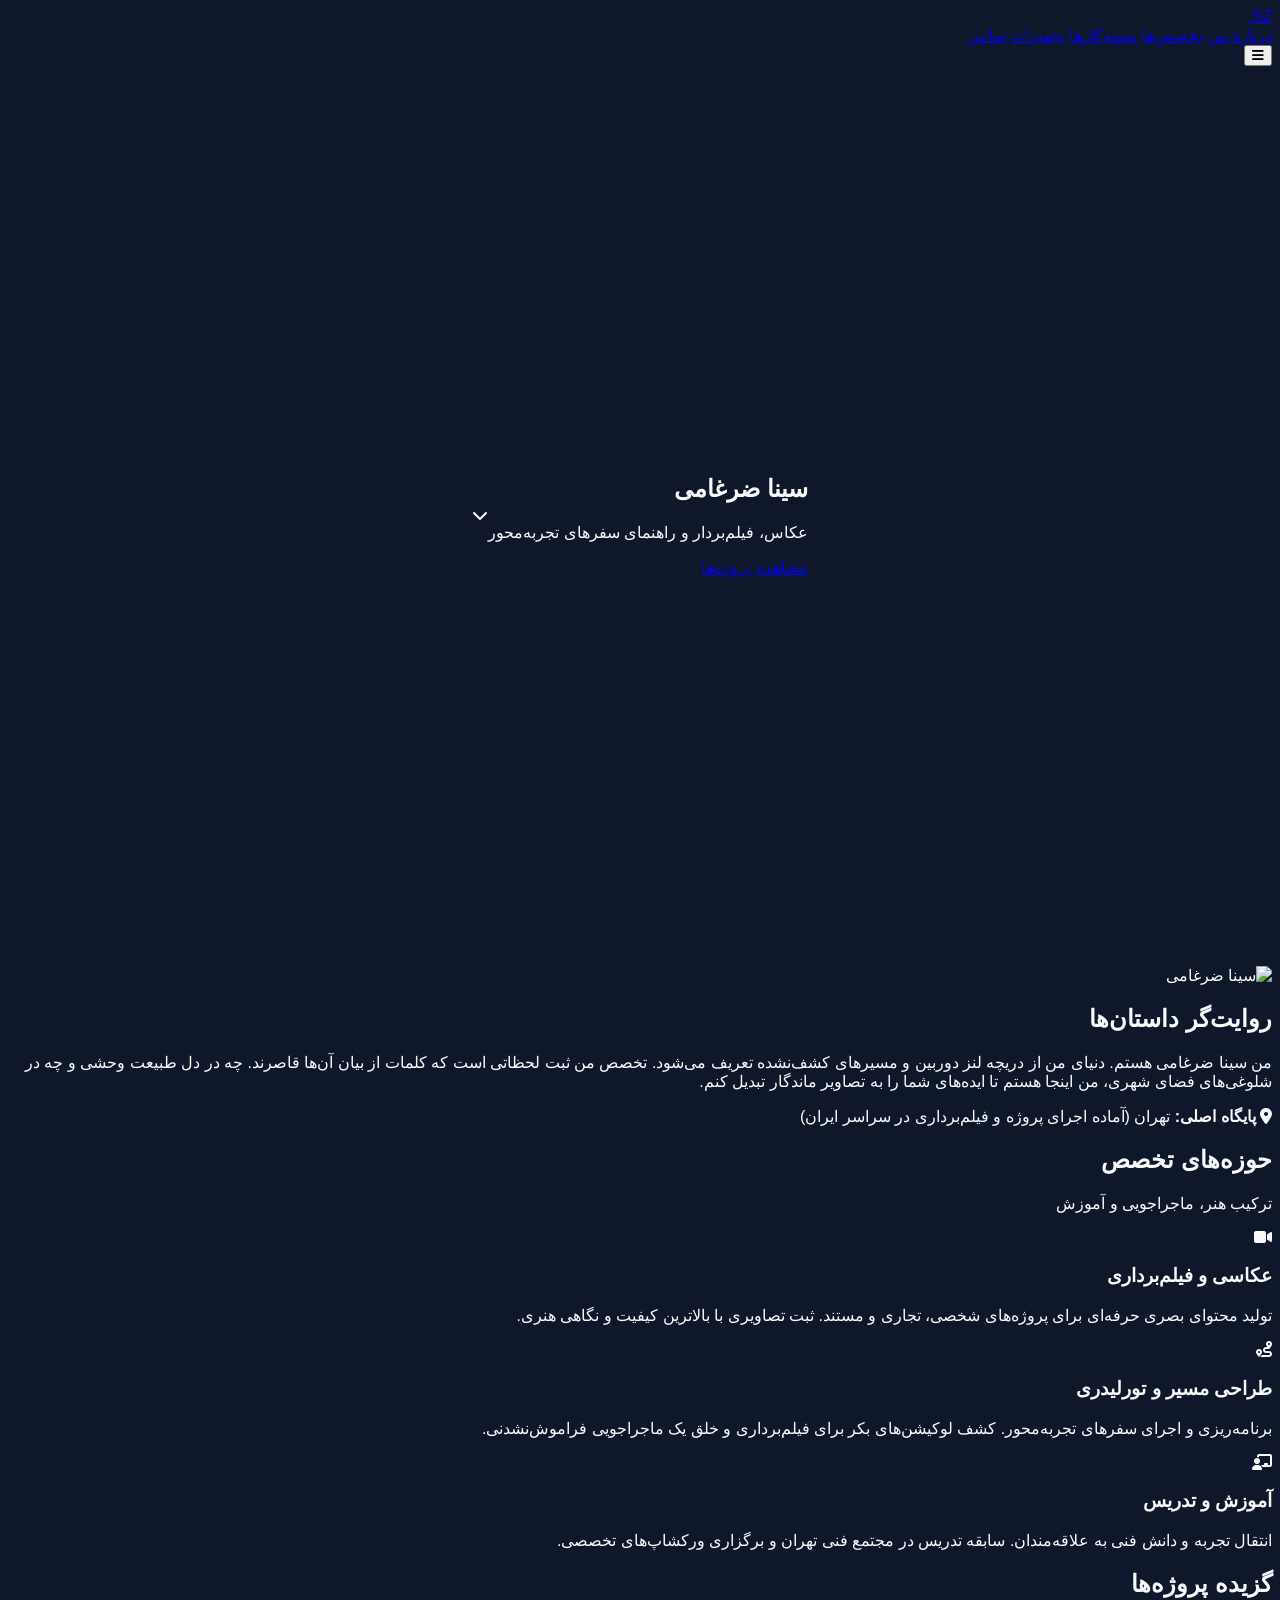
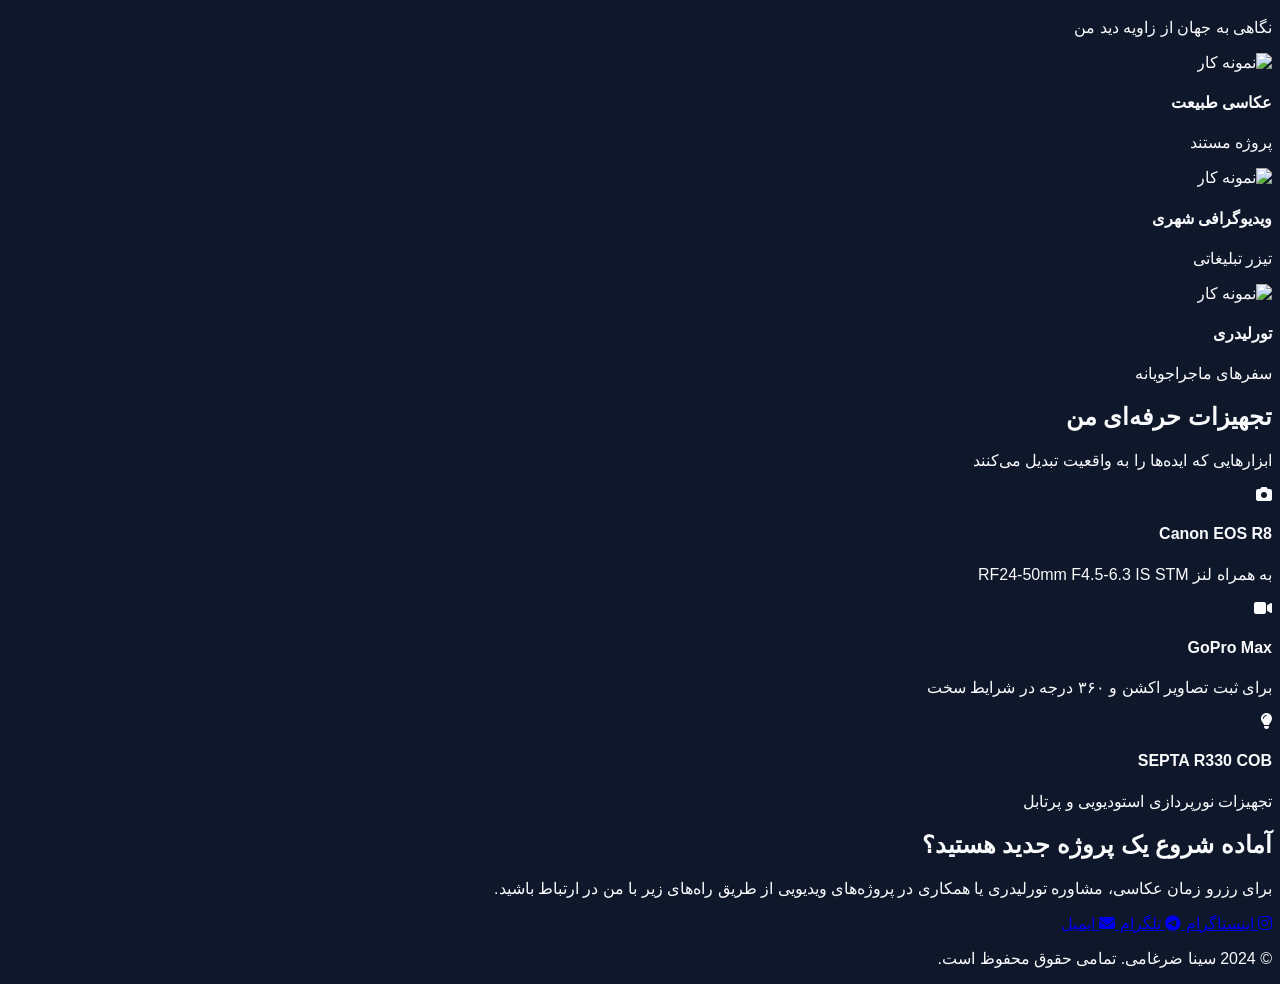
==== index.html @ 93ecf568 "Rename code_artifact.html to index.html" ====
<!DOCTYPE html>
<html lang="fa" dir="rtl">
<head>
    <meta charset="UTF-8">
    <meta name="viewport" content="width=device-width, initial-scale=1.0">
    <title>سینا ضرغامی | عکاس و فیلم‌بردار</title>
    
    <!-- فونت وزیرمتن برای تایپوگرافی زیبای فارسی -->
    <link href="https://cdn.jsdelivr.net/gh/rastikerdar/vazirmatn@v33.0.0/Vazirmatn-font-face.css" rel="stylesheet" type="text/css" />
    
    <!-- تیلویند سی‌اس‌اس برای استایل‌دهی سریع و واکنش‌گرا -->
    <script src="https://cdn.tailwindcss.com"></script>
    
    <!-- آیکون‌ها -->
    <link rel="stylesheet" href="https://cdnjs.cloudflare.com/ajax/libs/font-awesome/6.4.0/css/all.min.css">

    <!-- تنظیمات سفارشی تیلویند و کدهای CSS اختصاصی برای انیمیشن‌ها -->
    <style>
        body {
            font-family: 'Vazirmatn', sans-serif;
            background-color: #0f172a; /* رنگ پس‌زمینه تیره و مدرن */
            color: #f8fafc;
            overflow-x: hidden;
        }

        /* افکت اسکرول نرم برای کل صفحه */
        html {
            scroll-behavior: smooth;
        }

        /* استایل‌های مربوط به هیرو سکشن و ویدیوی پس‌زمینه */
        .hero-section {
            position: relative;
            height: 100vh;
            overflow: hidden;
            display: flex;
            align-items: center;
            justify-content: center;
        }

        .video-bg {
            position: absolute;
            top: 50%;
            left: 50%;
            min-width: 100%;
            min-height: 100%;
            width: auto;
            height: auto;
            transform: translateX(-50%) translateY(-50%);
            z-index: -2;
            object-fit: cover;
            opacity: 0.6;
        }

        .overlay {
            position: absolute;
            top: 0;
            left: 0;
            width: 100%;
            height: 100%;
            background: linear-gradient(to bottom, rgba(15,23,42,0.3) 0%, rgba(15,23,42,1) 100%);
            z-index: -1;
        }

        /* کلاس‌هایی برای انیمیشن‌های نمایان شدن المان‌ها (Reveal) */
        .reveal {
            opacity: 0;
            transform: translateY(50px);
            transition: all 0.8s ease-out;
        }

        .reveal.active {
            opacity: 1;
            transform: translateY(0);
        }

        /* افکت پارالاکس روی موس (عنصر متحرک با موس) */
        .mouse-parallax {
            transition: transform 0.1s ease-out;
        }

        /* افکت‌های چرخشی روی کارت‌ها که درخواست کرده بودید */
        .hover-card {
            transition: all 0.4s cubic-bezier(0.175, 0.885, 0.32, 1.275);
        }
        
        .hover-card:hover {
            transform: translateY(-10px) rotate(2deg) scale(1.02);
            box-shadow: 0 20px 25px -5px rgba(0, 0, 0, 0.5), 0 10px 10px -5px rgba(0, 0, 0, 0.3);
            border-color: #3b82f6; /* رنگ آبی ملایم موقع هاور */
        }

        /* استایل اسکرول‌بار اختصاصی */
        ::-webkit-scrollbar {
            width: 8px;
        }
        ::-webkit-scrollbar-track {
            background: #0f172a; 
        }
        ::-webkit-scrollbar-thumb {
            background: #334155; 
            border-radius: 4px;
        }
        ::-webkit-scrollbar-thumb:hover {
            background: #475569; 
        }
    </style>
</head>
<body class="antialiased selection:bg-blue-500 selection:text-white">

    <!-- نوار ناوبری (هدر) -->
    <header class="fixed w-full top-0 z-50 bg-slate-900/80 backdrop-blur-md border-b border-slate-800 transition-all duration-300">
        <div class="container mx-auto px-6 py-4 flex justify-between items-center">
            <a href="#" class="text-2xl font-bold tracking-tighter text-white hover:text-blue-400 transition">SZ.</a>
            
            <!-- منوی دسکتاپ -->
            <nav class="hidden md:flex space-x-8 space-x-reverse">
                <a href="#about" class="text-slate-300 hover:text-white transition text-sm font-medium">درباره من</a>
                <a href="#services" class="text-slate-300 hover:text-white transition text-sm font-medium">تخصص‌ها</a>
                <a href="#portfolio" class="text-slate-300 hover:text-white transition text-sm font-medium">نمونه‌کارها</a>
                <a href="#gear" class="text-slate-300 hover:text-white transition text-sm font-medium">تجهیزات</a>
                <a href="#contact" class="text-slate-300 hover:text-white transition text-sm font-medium">تماس</a>
            </nav>

            <!-- دکمه منوی موبایل -->
            <button class="md:hidden text-slate-300 hover:text-white text-2xl">
                <i class="fas fa-bars"></i>
            </button>
        </div>
    </header>

    <!-- بخش هیرو (ویدیوی پس‌زمینه و تیتر اصلی) -->
    <section id="hero" class="hero-section">
        <!-- ویدیوی جایگزین - بعداً لینک مستقیم گوگل درایو شما اینجا قرار می‌گیرد -->
        <video class="video-bg" autoplay loop muted playsinline>
            <source src="https://assets.mixkit.co/videos/preview/mixkit-photographer-taking-pictures-of-a-model-in-a-studio-34444-large.mp4" type="video/mp4">
        </video>
        <div class="overlay"></div>
        
        <div class="relative z-10 text-center px-4 mouse-parallax">
            <h1 class="text-5xl md:text-7xl font-extrabold mb-6 drop-shadow-2xl text-white">سینا ضرغامی</h1>
            <p class="text-xl md:text-2xl text-slate-300 mb-8 max-w-2xl mx-auto drop-shadow-lg leading-relaxed">
                عکاس، فیلم‌بردار و راهنمای سفرهای تجربه‌محور
            </p>
            <a href="#portfolio" class="inline-block px-8 py-4 bg-blue-600 hover:bg-blue-500 text-white rounded-full font-bold transition-all duration-300 hover:-translate-y-1 hover:shadow-[0_10px_20px_rgba(37,99,235,0.3)]">
                مشاهده پروژه‌ها
            </a>
        </div>
        
        <!-- انیمیشن اسکرول به پایین -->
        <div class="absolute bottom-10 left-1/2 transform -translate-x-1/2 animate-bounce">
            <i class="fas fa-chevron-down text-2xl text-slate-400"></i>
        </div>
    </section>

    <!-- بخش درباره من -->
    <section id="about" class="py-24 bg-slate-900 relative overflow-hidden">
        <div class="container mx-auto px-6 relative z-10">
            <div class="flex flex-col md:flex-row items-center gap-12">
                <div class="md:w-1/2 reveal">
                    <!-- عکس پروفایل موقت - با عکس شما جایگزین می‌شود -->
                    <div class="relative rounded-2xl overflow-hidden group">
                        <img src="https://images.unsplash.com/photo-1554046920-90dc2d3ac462?q=80&w=800&auto=format&fit=crop" alt="سینا ضرغامی" class="w-full h-auto object-cover transform group-hover:scale-110 transition-transform duration-700">
                        <div class="absolute inset-0 bg-blue-600/20 group-hover:bg-transparent transition-colors duration-500"></div>
                    </div>
                </div>
                <div class="md:w-1/2 reveal">
                    <h2 class="text-3xl md:text-4xl font-bold mb-6 text-white border-r-4 border-blue-500 pr-4">روایت‌گر داستان‌ها</h2>
                    <p class="text-slate-400 leading-loose mb-6 text-lg text-justify">
                        من سینا ضرغامی هستم. دنیای من از دریچه لنز دوربین و مسیرهای کشف‌نشده تعریف می‌شود. تخصص من ثبت لحظاتی است که کلمات از بیان آن‌ها قاصرند. چه در دل طبیعت وحشی و چه در شلوغی‌های فضای شهری، من اینجا هستم تا ایده‌های شما را به تصاویر ماندگار تبدیل کنم.
                    </p>
                    <p class="text-slate-400 leading-loose mb-8 text-lg">
                        <i class="fas fa-map-marker-alt text-blue-500 ml-2"></i> <strong>پایگاه اصلی:</strong> تهران (آماده اجرای پروژه و فیلم‌برداری در سراسر ایران)
                    </p>
                </div>
            </div>
        </div>
    </section>

    <!-- بخش تخصص‌ها (با افکت‌های حرکتی درخواستی) -->
    <section id="services" class="py-24 bg-slate-950">
        <div class="container mx-auto px-6">
            <div class="text-center mb-16 reveal">
                <h2 class="text-3xl md:text-4xl font-bold text-white mb-4">حوزه‌های تخصص</h2>
                <p class="text-slate-400">ترکیب هنر، ماجراجویی و آموزش</p>
            </div>
            
            <div class="grid grid-cols-1 md:grid-cols-3 gap-8">
                <!-- کارت ۱ -->
                <div class="bg-slate-900 border border-slate-800 p-8 rounded-2xl hover-card reveal">
                    <div class="w-14 h-14 bg-blue-500/10 rounded-xl flex items-center justify-center mb-6">
                        <i class="fas fa-video text-2xl text-blue-500"></i>
                    </div>
                    <h3 class="text-xl font-bold text-white mb-4">عکاسی و فیلم‌برداری</h3>
                    <p class="text-slate-400 leading-relaxed text-sm">
                        تولید محتوای بصری حرفه‌ای برای پروژه‌های شخصی، تجاری و مستند. ثبت تصاویری با بالاترین کیفیت و نگاهی هنری.
                    </p>
                </div>

                <!-- کارت ۲ -->
                <div class="bg-slate-900 border border-slate-800 p-8 rounded-2xl hover-card reveal" style="transition-delay: 100ms;">
                    <div class="w-14 h-14 bg-blue-500/10 rounded-xl flex items-center justify-center mb-6">
                        <i class="fas fa-route text-2xl text-blue-500"></i>
                    </div>
                    <h3 class="text-xl font-bold text-white mb-4">طراحی مسیر و تورلیدری</h3>
                    <p class="text-slate-400 leading-relaxed text-sm">
                        برنامه‌ریزی و اجرای سفرهای تجربه‌محور. کشف لوکیشن‌های بکر برای فیلم‌برداری و خلق یک ماجراجویی فراموش‌نشدنی.
                    </p>
                </div>

                <!-- کارت ۳ -->
                <div class="bg-slate-900 border border-slate-800 p-8 rounded-2xl hover-card reveal" style="transition-delay: 200ms;">
                    <div class="w-14 h-14 bg-blue-500/10 rounded-xl flex items-center justify-center mb-6">
                        <i class="fas fa-chalkboard-teacher text-2xl text-blue-500"></i>
                    </div>
                    <h3 class="text-xl font-bold text-white mb-4">آموزش و تدریس</h3>
                    <p class="text-slate-400 leading-relaxed text-sm">
                        انتقال تجربه و دانش فنی به علاقه‌مندان. سابقه تدریس در مجتمع فنی تهران و برگزاری ورکشاپ‌های تخصصی.
                    </p>
                </div>
            </div>
        </div>
    </section>

    <!-- بخش نمونه کارها -->
    <section id="portfolio" class="py-24 bg-slate-900">
        <div class="container mx-auto px-6">
            <div class="text-center mb-16 reveal">
                <h2 class="text-3xl md:text-4xl font-bold text-white mb-4">گزیده پروژه‌ها</h2>
                <p class="text-slate-400">نگاهی به جهان از زاویه دید من</p>
            </div>
            
            <div class="grid grid-cols-1 md:grid-cols-2 lg:grid-cols-3 gap-6">
                <!-- جایگاه عکس‌های درایو شما -->
                <div class="relative overflow-hidden rounded-xl aspect-[4/5] group hover-card reveal">
                    <img src="https://images.unsplash.com/photo-1516961642265-531546e84af2?q=80&w=800&auto=format&fit=crop" class="w-full h-full object-cover transition-transform duration-700 group-hover:scale-110" alt="نمونه کار">
                    <div class="absolute inset-0 bg-gradient-to-t from-slate-950 via-slate-900/40 to-transparent opacity-0 group-hover:opacity-100 transition-opacity duration-300 flex flex-col justify-end p-6">
                        <h4 class="text-white font-bold text-lg translate-y-4 group-hover:translate-y-0 transition-transform duration-300">عکاسی طبیعت</h4>
                        <p class="text-blue-400 text-sm translate-y-4 group-hover:translate-y-0 transition-transform duration-300 delay-75">پروژه مستند</p>
                    </div>
                </div>
                
                <div class="relative overflow-hidden rounded-xl aspect-[4/5] group hover-card reveal" style="transition-delay: 100ms;">
                    <img src="https://images.unsplash.com/photo-1574768395982-f67232204c3e?q=80&w=800&auto=format&fit=crop" class="w-full h-full object-cover transition-transform duration-700 group-hover:scale-110" alt="نمونه کار">
                    <div class="absolute inset-0 bg-gradient-to-t from-slate-950 via-slate-900/40 to-transparent opacity-0 group-hover:opacity-100 transition-opacity duration-300 flex flex-col justify-end p-6">
                        <h4 class="text-white font-bold text-lg translate-y-4 group-hover:translate-y-0 transition-transform duration-300">ویدیوگرافی شهری</h4>
                        <p class="text-blue-400 text-sm translate-y-4 group-hover:translate-y-0 transition-transform duration-300 delay-75">تیزر تبلیغاتی</p>
                    </div>
                </div>

                <div class="relative overflow-hidden rounded-xl aspect-[4/5] group hover-card reveal" style="transition-delay: 200ms;">
                    <img src="https://images.unsplash.com/photo-1469854523086-cc02fe5d8800?q=80&w=800&auto=format&fit=crop" class="w-full h-full object-cover transition-transform duration-700 group-hover:scale-110" alt="نمونه کار">
                    <div class="absolute inset-0 bg-gradient-to-t from-slate-950 via-slate-900/40 to-transparent opacity-0 group-hover:opacity-100 transition-opacity duration-300 flex flex-col justify-end p-6">
                        <h4 class="text-white font-bold text-lg translate-y-4 group-hover:translate-y-0 transition-transform duration-300">تورلیدری</h4>
                        <p class="text-blue-400 text-sm translate-y-4 group-hover:translate-y-0 transition-transform duration-300 delay-75">سفرهای ماجراجویانه</p>
                    </div>
                </div>
            </div>
        </div>
    </section>

    <!-- بخش تجهیزات -->
    <section id="gear" class="py-24 bg-slate-950">
        <div class="container mx-auto px-6 max-w-4xl">
            <div class="text-center mb-16 reveal">
                <h2 class="text-3xl md:text-4xl font-bold text-white mb-4">تجهیزات حرفه‌ای من</h2>
                <p class="text-slate-400">ابزارهایی که ایده‌ها را به واقعیت تبدیل می‌کنند</p>
            </div>

            <div class="space-y-4 reveal">
                <!-- آیتم ۱ -->
                <div class="flex items-center p-4 bg-slate-900 rounded-xl border border-slate-800 hover:border-blue-500/50 transition-colors">
                    <div class="w-12 h-12 bg-slate-800 rounded-lg flex items-center justify-center ml-4 shrink-0">
                        <i class="fas fa-camera text-slate-300"></i>
                    </div>
                    <div>
                        <h4 class="text-white font-bold text-lg">Canon EOS R8</h4>
                        <p class="text-slate-400 text-sm">به همراه لنز RF24-50mm F4.5-6.3 IS STM</p>
                    </div>
                </div>
                
                <!-- آیتم ۲ -->
                <div class="flex items-center p-4 bg-slate-900 rounded-xl border border-slate-800 hover:border-blue-500/50 transition-colors">
                    <div class="w-12 h-12 bg-slate-800 rounded-lg flex items-center justify-center ml-4 shrink-0">
                        <i class="fas fa-video text-slate-300"></i>
                    </div>
                    <div>
                        <h4 class="text-white font-bold text-lg">GoPro Max</h4>
                        <p class="text-slate-400 text-sm">برای ثبت تصاویر اکشن و ۳۶۰ درجه در شرایط سخت</p>
                    </div>
                </div>

                <!-- آیتم ۳ -->
                <div class="flex items-center p-4 bg-slate-900 rounded-xl border border-slate-800 hover:border-blue-500/50 transition-colors">
                    <div class="w-12 h-12 bg-slate-800 rounded-lg flex items-center justify-center ml-4 shrink-0">
                        <i class="fas fa-lightbulb text-slate-300"></i>
                    </div>
                    <div>
                        <h4 class="text-white font-bold text-lg">SEPTA R330 COB</h4>
                        <p class="text-slate-400 text-sm">تجهیزات نورپردازی استودیویی و پرتابل</p>
                    </div>
                </div>
            </div>
        </div>
    </section>

    <!-- بخش تماس -->
    <section id="contact" class="py-24 bg-slate-900 relative">
        <div class="container mx-auto px-6 text-center reveal">
            <h2 class="text-3xl md:text-4xl font-bold text-white mb-8">آماده شروع یک پروژه جدید هستید؟</h2>
            <p class="text-slate-400 mb-10 max-w-2xl mx-auto text-lg">
                برای رزرو زمان عکاسی، مشاوره تورلیدری یا همکاری در پروژه‌های ویدیویی از طریق راه‌های زیر با من در ارتباط باشید.
            </p>
            
            <div class="flex flex-wrap justify-center gap-6">
                <a href="https://instagram.com/sina.zarghami" target="_blank" class="flex items-center gap-3 px-8 py-4 bg-gradient-to-r from-purple-500 to-pink-500 hover:from-purple-600 hover:to-pink-600 text-white rounded-full font-bold transition-transform hover:scale-105">
                    <i class="fab fa-instagram text-xl"></i> اینستاگرام
                </a>
                <a href="#" class="flex items-center gap-3 px-8 py-4 bg-[#0088cc] hover:bg-[#0077b5] text-white rounded-full font-bold transition-transform hover:scale-105">
                    <i class="fab fa-telegram text-xl"></i> تلگرام
                </a>
                <a href="mailto:info@sinazarghami.com" class="flex items-center gap-3 px-8 py-4 bg-slate-700 hover:bg-slate-600 text-white rounded-full font-bold transition-transform hover:scale-105">
                    <i class="fas fa-envelope text-xl"></i> ایمیل
                </a>
            </div>
        </div>
    </section>

    <!-- فوتر -->
    <footer class="bg-slate-950 py-8 border-t border-slate-900 text-center">
        <p class="text-slate-500 text-sm">
            © 2024 سینا ضرغامی. تمامی حقوق محفوظ است.
        </p>
    </footer>

    <!-- کدهای جاوااسکریپت برای انیمیشن‌ها و افکت‌ها -->
    <script>
        // ۱. افکت نمایان شدن (Reveal) هنگام اسکرول
        const revealElements = document.querySelectorAll('.reveal');
        
        const revealCallback = (entries, observer) => {
            entries.forEach(entry => {
                if (entry.isIntersecting) {
                    entry.target.classList.add('active');
                    // اختیاری: بعد از نمایان شدن، نظارت متوقف شود تا انیمیشن فقط یک بار اجرا شود
                    // observer.unobserve(entry.target); 
                }
            });
        };

        const revealOptions = {
            threshold: 0.1, // وقتی 10 درصد المان وارد صفحه شد انیمیشن اجرا شود
            rootMargin: "0px 0px -50px 0px"
        };

        const revealObserver = new IntersectionObserver(revealCallback, revealOptions);
        
        revealElements.forEach(el => {
            revealObserver.observe(el);
        });

        // ۲. افکت پارالاکس روی موس برای هیرو سکشن
        const heroSection = document.getElementById('hero');
        const parallaxTarget = document.querySelector('.mouse-parallax');

        heroSection.addEventListener('mousemove', (e) => {
            const windowWidth = window.innerWidth;
            const windowHeight = window.innerHeight;
            
            // محاسبه موقعیت موس نسبت به مرکز صفحه
            const mouseX = e.clientX - windowWidth / 2;
            const mouseY = e.clientY - windowHeight / 2;
            
            // اعمال حرکت بسیار نرم و معکوس (میزان جابه‌جایی را با تغییر اعداد تنظیم کنید)
            const moveX = (mouseX * -0.02);
            const moveY = (mouseY * -0.02);
            
            parallaxTarget.style.transform = `translate(${moveX}px, ${moveY}px)`;
        });

        // بازگرداندن به حالت اولیه وقتی موس خارج می‌شود
        heroSection.addEventListener('mouseleave', () => {
            parallaxTarget.style.transform = `translate(0px, 0px)`;
        });

        // ۳. تغییر استایل هدر هنگام اسکرول
        const header = document.querySelector('header');
        window.addEventListener('scroll', () => {
            if (window.scrollY > 50) {
                header.classList.add('shadow-lg', 'bg-slate-900/95');
                header.classList.remove('bg-slate-900/80');
            } else {
                header.classList.remove('shadow-lg', 'bg-slate-900/95');
                header.classList.add('bg-slate-900/80');
            }
        });
    </script>
</body>
</html>
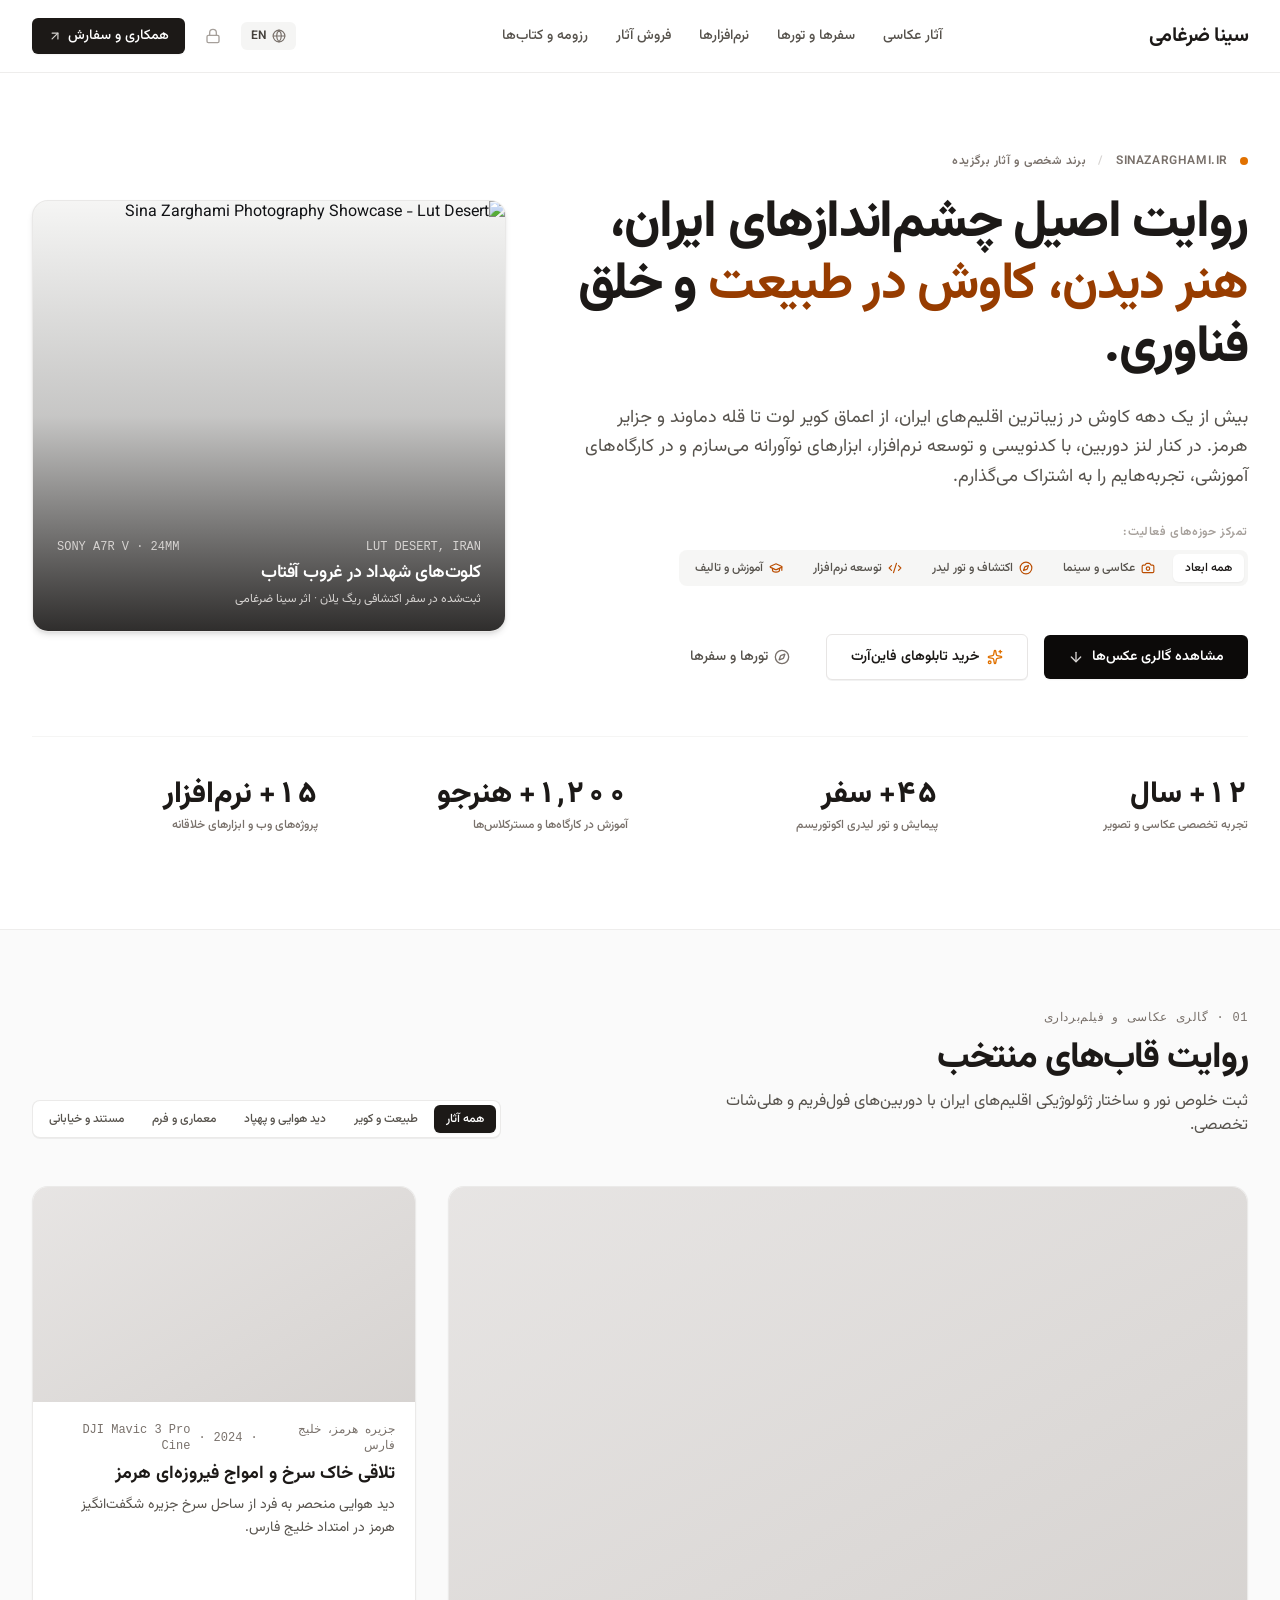
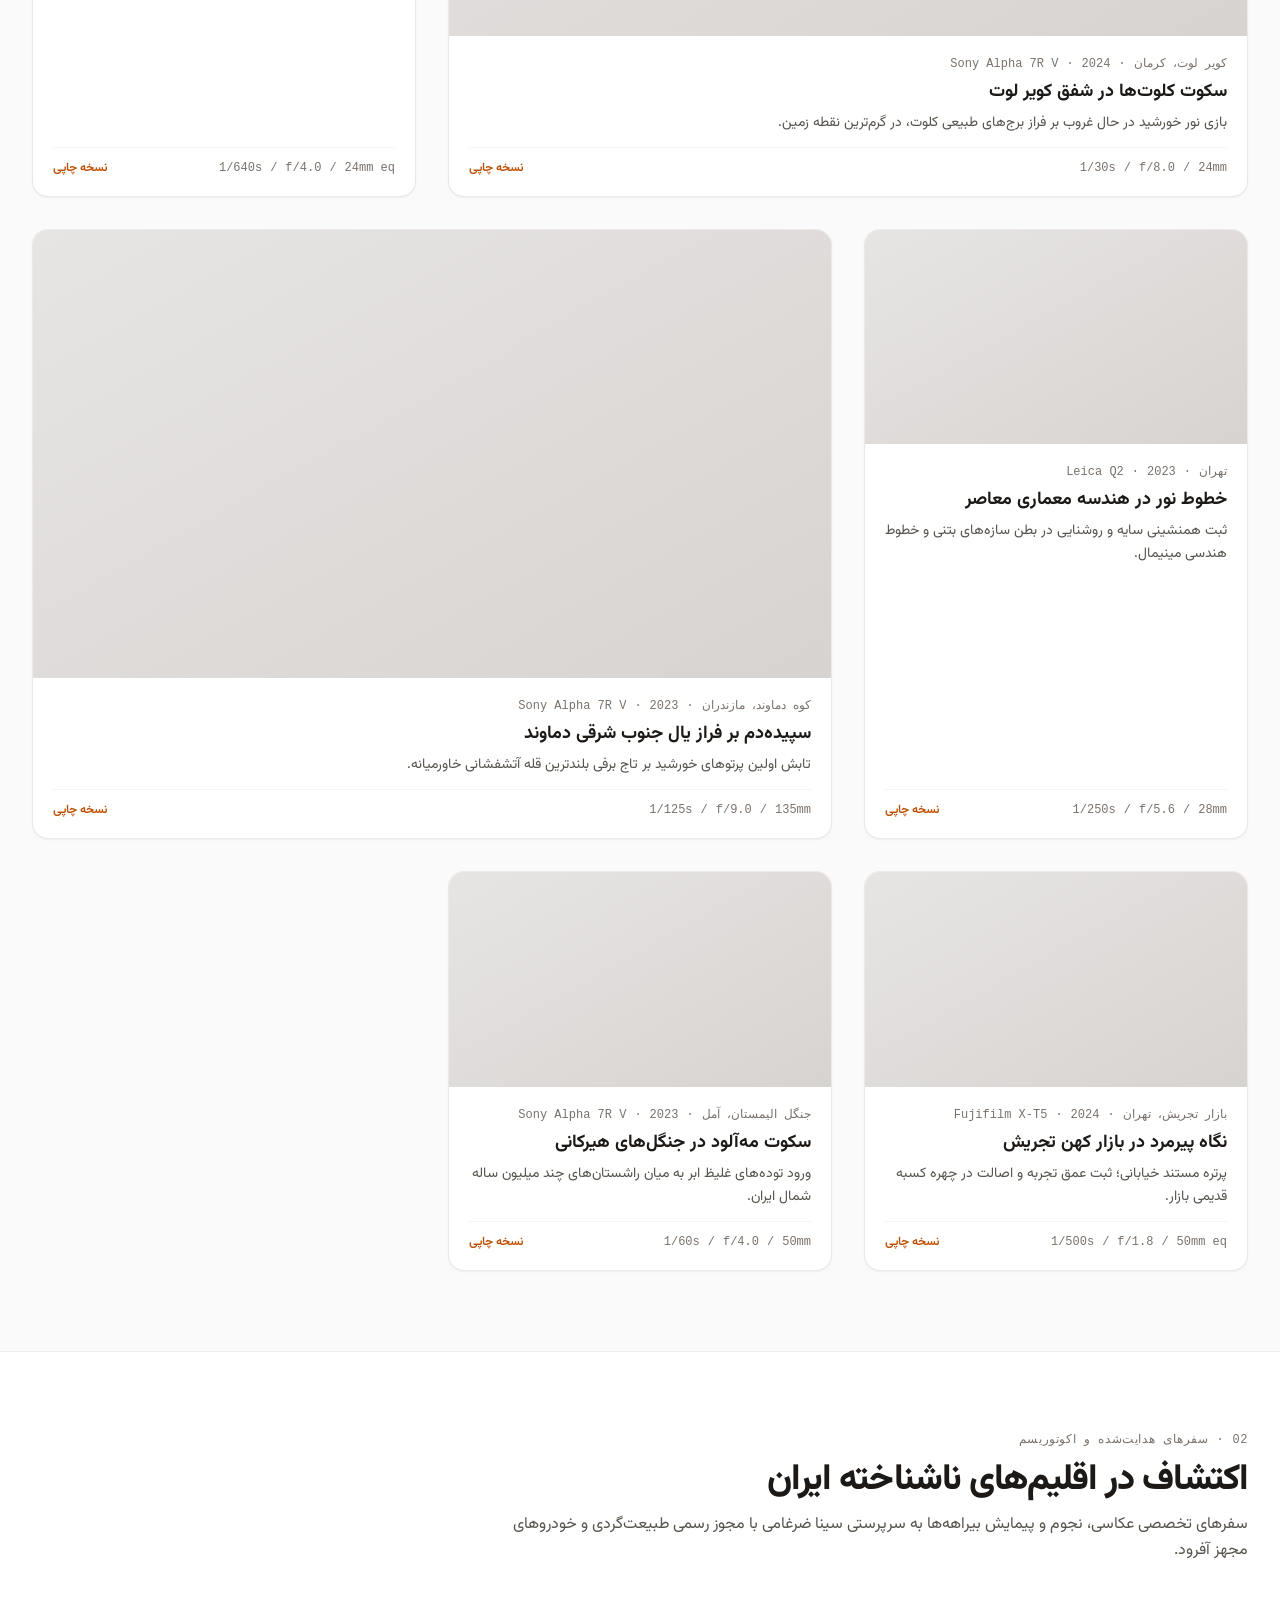
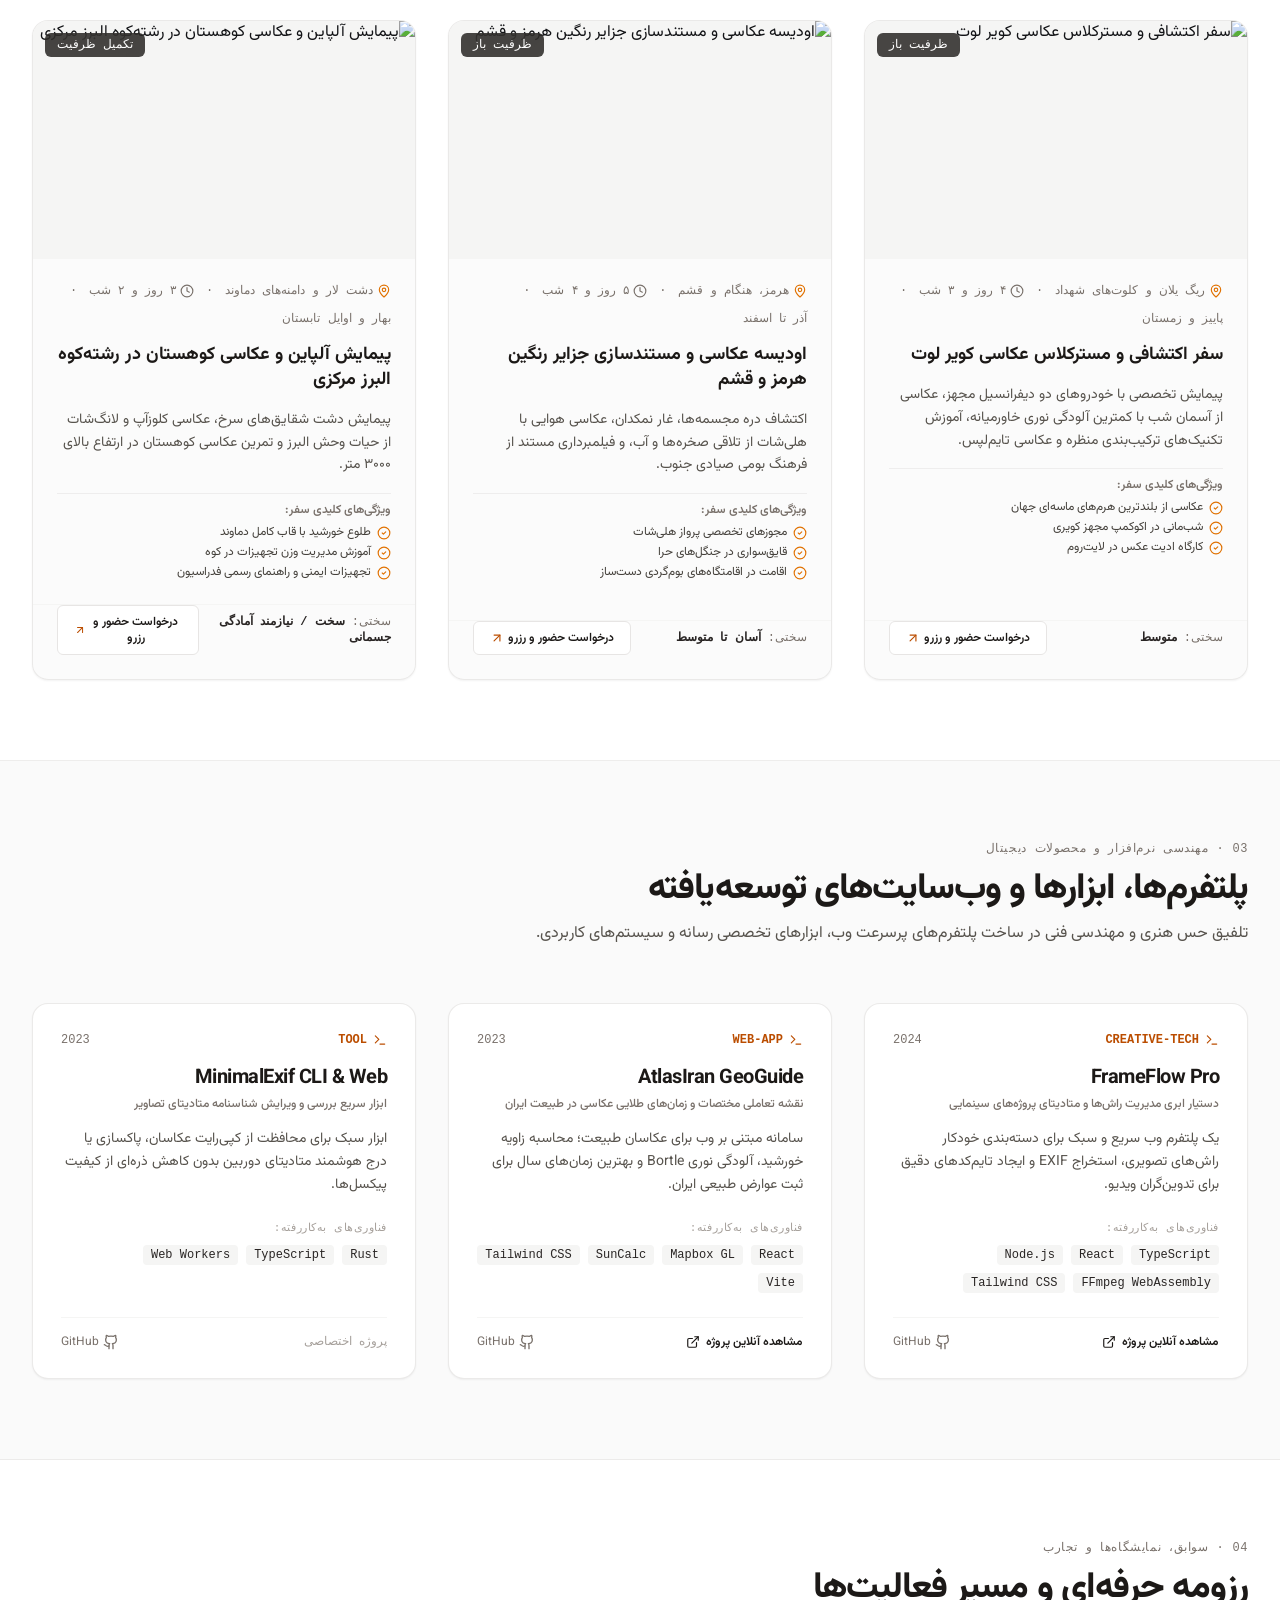
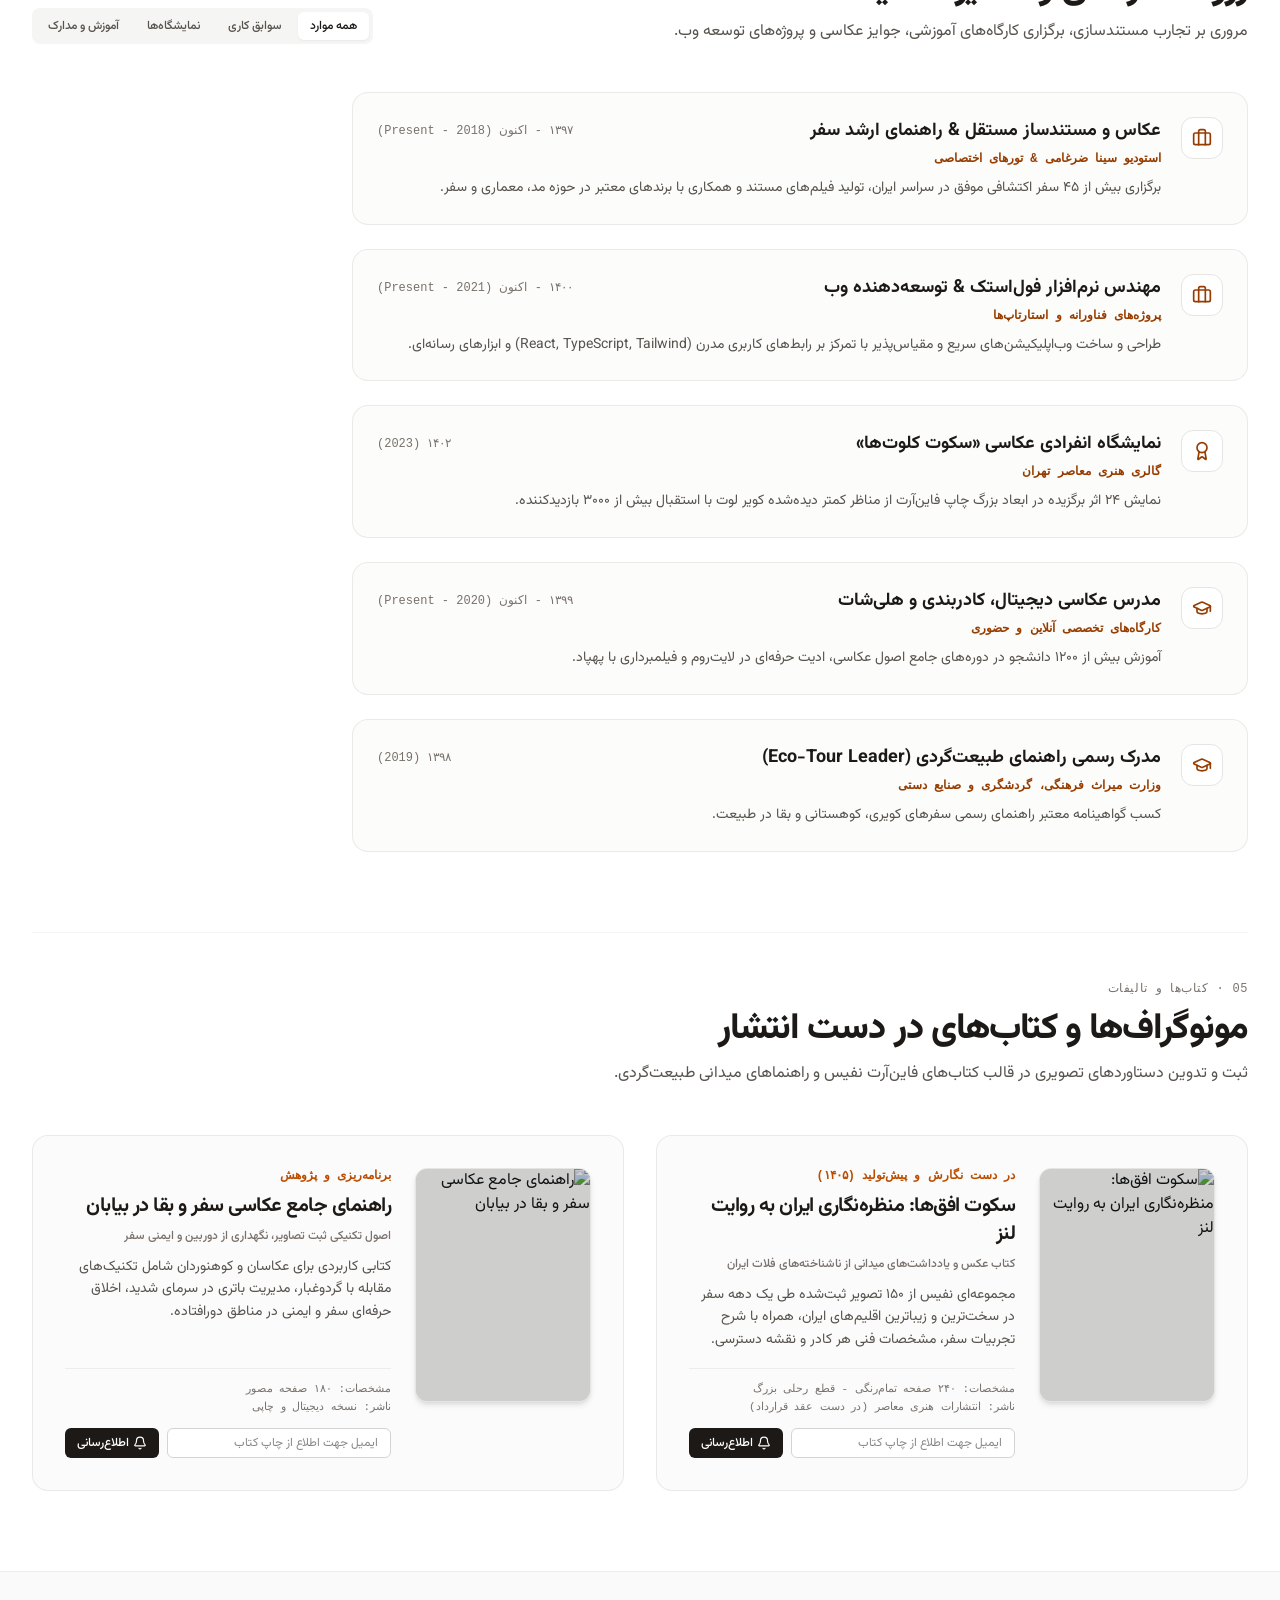
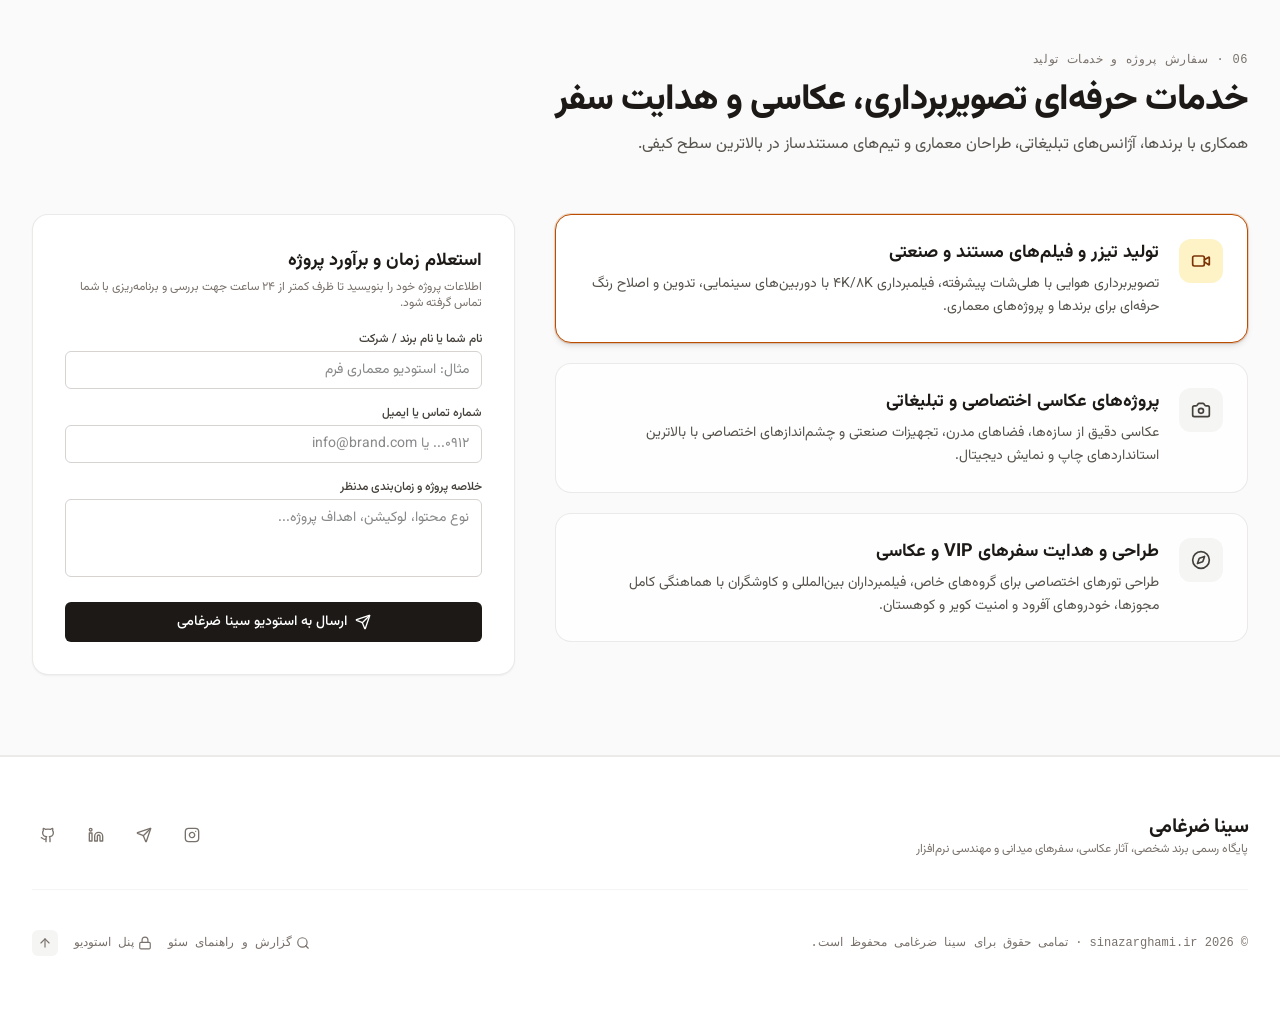
==== commit 75eab3f4: "Deploy new Sina Zarghami personal flagship website to sinazarghami.ir" ====
--- a/index.html
+++ b/index.html
@@ -1,399 +1,74 @@
-<!DOCTYPE html>
+<!doctype html>
 <html lang="fa" dir="rtl">
-<head>
-    <meta charset="UTF-8">
-    <meta name="viewport" content="width=device-width, initial-scale=1.0">
-    <title>سینا ضرغامی | عکاس و فیلم‌بردار</title>
-    
-    <!-- فونت وزیرمتن برای تایپوگرافی زیبای فارسی -->
-    <link href="https://cdn.jsdelivr.net/gh/rastikerdar/vazirmatn@v33.0.0/Vazirmatn-font-face.css" rel="stylesheet" type="text/css" />
-    
-    <!-- تیلویند سی‌اس‌اس برای استایل‌دهی سریع و واکنش‌گرا -->
-    <script src="https://cdn.tailwindcss.com"></script>
-    
-    <!-- آیکون‌ها -->
-    <link rel="stylesheet" href="https://cdnjs.cloudflare.com/ajax/libs/font-awesome/6.4.0/css/all.min.css">
+  <head>
+    <meta charset="UTF-8" />
+    <meta name="viewport" content="width=device-width, initial-scale=1.0" />
+    <title>Sina Zarghami | سینا ضرغامی</title>
+    <meta name="description" content="Personal flagship website of Sina Zarghami (sinazarghami.ir) - Photographer, Filmmaker, Tour Leader, Educator, and Software Creator." />
+    <meta name="author" content="Sina Zarghami" />
+    <meta name="keywords" content="سینا ضرغامی, Sina Zarghami, عکاس, فیلمبردار, تور لیدر, برنامه‌نویس, عکاسی منظره, خرید عکس, چاپ عکس, sinazarghami" />
+    <link rel="canonical" href="https://sinazarghami.ir" />
 
-    <!-- تنظیمات سفارشی تیلویند و کدهای CSS اختصاصی برای انیمیشن‌ها -->
-    <style>
-        body {
-            font-family: 'Vazirmatn', sans-serif;
-            background-color: #0f172a; /* رنگ پس‌زمینه تیره و مدرن */
-            color: #f8fafc;
-            overflow-x: hidden;
+    <!-- OpenGraph Social Cards -->
+    <meta property="og:type" content="profile" />
+    <meta property="og:title" content="Sina Zarghami | سینا ضرغامی" />
+    <meta property="og:description" content="Personal flagship website of Sina Zarghami (sinazarghami.ir) - Photographer, Filmmaker, Tour Leader, Educator, and Software Creator." />
+    <meta property="og:url" content="https://sinazarghami.ir" />
+    <meta property="og:site_name" content="Sina Zarghami" />
+    <meta property="og:locale" content="fa_IR" />
+    <meta property="og:locale:alternate" content="en_US" />
+
+    <!-- Twitter Cards -->
+    <meta name="twitter:card" content="summary_large_image" />
+    <meta name="twitter:title" content="Sina Zarghami | سینا ضرغامی" />
+    <meta name="twitter:description" content="Personal flagship website of Sina Zarghami (sinazarghami.ir) - Photographer, Filmmaker, Tour Leader, Educator, and Software Creator." />
+
+    <!-- Google Fonts for Vazirmatn (Persian) and Plus Jakarta Sans (Latin) -->
+    <link rel="preconnect" href="https://fonts.googleapis.com">
+    <link rel="preconnect" href="https://fonts.gstatic.com" crossorigin>
+    <link href="https://fonts.googleapis.com/css2?family=Plus+Jakarta+Sans:wght@300;400;500;600;700&family=Vazirmatn:wght@300;400;500;600;700;800&family=JetBrains+Mono:wght@400;500&display=swap" rel="stylesheet">
+
+    <!-- Schema.org JSON-LD Structured Data for Person & Professional Brand -->
+    <script type="application/ld+json">
+    {
+      "@context": "https://schema.org",
+      "@graph": [
+        {
+          "@type": "Person",
+          "@id": "https://sinazarghami.ir/#person",
+          "name": "Sina Zarghami",
+          "alternateName": "سینا ضرغامی",
+          "url": "https://sinazarghami.ir",
+          "jobTitle": ["Photographer", "Filmmaker", "Tour Leader", "Software Engineer", "Educator"],
+          "knowsAbout": [
+            "Landscape Photography",
+            "Cinematography",
+            "Expedition Leadership",
+            "Web Application Development",
+            "Creative Mentorship"
+          ],
+          "sameAs": [
+            "https://www.instagram.com/sinazarghami",
+            "https://github.com/sinazarghami",
+            "https://linkedin.com/in/sinazarghami"
+          ]
+        },
+        {
+          "@type": "WebSite",
+          "@id": "https://sinazarghami.ir/#website",
+          "url": "https://sinazarghami.ir",
+          "name": "Sina Zarghami Official",
+          "description": "Personal brand, portfolio, print shop, and software works of Sina Zarghami.",
+          "inLanguage": ["fa-IR", "en-US"]
         }
+      ]
+    }
+    </script>
+    <script type="module" crossorigin src="/assets/index-BePZJMwQ.js"></script>
+    <link rel="stylesheet" crossorigin href="/assets/index-r8C0ytOc.css">
+  </head>
+  <body class="bg-[#FCFCFD] text-[#121316] antialiased selection:bg-amber-100 selection:text-amber-900">
+    <div id="root"></div>
+  </body>
+</html>
 
-        /* افکت اسکرول نرم برای کل صفحه */
-        html {
-            scroll-behavior: smooth;
-        }
-
-        /* استایل‌های مربوط به هیرو سکشن و ویدیوی پس‌زمینه */
-        .hero-section {
-            position: relative;
-            height: 100vh;
-            overflow: hidden;
-            display: flex;
-            align-items: center;
-            justify-content: center;
-        }
-
-        .video-bg {
-            position: absolute;
-            top: 50%;
-            left: 50%;
-            min-width: 100%;
-            min-height: 100%;
-            width: auto;
-            height: auto;
-            transform: translateX(-50%) translateY(-50%);
-            z-index: -2;
-            object-fit: cover;
-            opacity: 0.6;
-        }
-
-        .overlay {
-            position: absolute;
-            top: 0;
-            left: 0;
-            width: 100%;
-            height: 100%;
-            background: linear-gradient(to bottom, rgba(15,23,42,0.3) 0%, rgba(15,23,42,1) 100%);
-            z-index: -1;
-        }
-
-        /* کلاس‌هایی برای انیمیشن‌های نمایان شدن المان‌ها (Reveal) */
-        .reveal {
-            opacity: 0;
-            transform: translateY(50px);
-            transition: all 0.8s ease-out;
-        }
-
-        .reveal.active {
-            opacity: 1;
-            transform: translateY(0);
-        }
-
-        /* افکت پارالاکس روی موس (عنصر متحرک با موس) */
-        .mouse-parallax {
-            transition: transform 0.1s ease-out;
-        }
-
-        /* افکت‌های چرخشی روی کارت‌ها که درخواست کرده بودید */
-        .hover-card {
-            transition: all 0.4s cubic-bezier(0.175, 0.885, 0.32, 1.275);
-        }
-        
-        .hover-card:hover {
-            transform: translateY(-10px) rotate(2deg) scale(1.02);
-            box-shadow: 0 20px 25px -5px rgba(0, 0, 0, 0.5), 0 10px 10px -5px rgba(0, 0, 0, 0.3);
-            border-color: #3b82f6; /* رنگ آبی ملایم موقع هاور */
-        }
-
-        /* استایل اسکرول‌بار اختصاصی */
-        ::-webkit-scrollbar {
-            width: 8px;
-        }
-        ::-webkit-scrollbar-track {
-            background: #0f172a; 
-        }
-        ::-webkit-scrollbar-thumb {
-            background: #334155; 
-            border-radius: 4px;
-        }
-        ::-webkit-scrollbar-thumb:hover {
-            background: #475569; 
-        }
-    </style>
-</head>
-<body class="antialiased selection:bg-blue-500 selection:text-white">
-
-    <!-- نوار ناوبری (هدر) -->
-    <header class="fixed w-full top-0 z-50 bg-slate-900/80 backdrop-blur-md border-b border-slate-800 transition-all duration-300">
-        <div class="container mx-auto px-6 py-4 flex justify-between items-center">
-            <a href="#" class="text-2xl font-bold tracking-tighter text-white hover:text-blue-400 transition">SZ.</a>
-            
-            <!-- منوی دسکتاپ -->
-            <nav class="hidden md:flex space-x-8 space-x-reverse">
-                <a href="#about" class="text-slate-300 hover:text-white transition text-sm font-medium">درباره من</a>
-                <a href="#services" class="text-slate-300 hover:text-white transition text-sm font-medium">تخصص‌ها</a>
-                <a href="#portfolio" class="text-slate-300 hover:text-white transition text-sm font-medium">نمونه‌کارها</a>
-                <a href="#gear" class="text-slate-300 hover:text-white transition text-sm font-medium">تجهیزات</a>
-                <a href="#contact" class="text-slate-300 hover:text-white transition text-sm font-medium">تماس</a>
-            </nav>
-
-            <!-- دکمه منوی موبایل -->
-            <button class="md:hidden text-slate-300 hover:text-white text-2xl">
-                <i class="fas fa-bars"></i>
-            </button>
-        </div>
-    </header>
-
-    <!-- بخش هیرو (ویدیوی پس‌زمینه و تیتر اصلی) -->
-    <section id="hero" class="hero-section">
-        <!-- ویدیوی جایگزین - بعداً لینک مستقیم گوگل درایو شما اینجا قرار می‌گیرد -->
-        <video class="video-bg" autoplay loop muted playsinline>
-            <source src="https://assets.mixkit.co/videos/preview/mixkit-photographer-taking-pictures-of-a-model-in-a-studio-34444-large.mp4" type="video/mp4">
-        </video>
-        <div class="overlay"></div>
-        
-        <div class="relative z-10 text-center px-4 mouse-parallax">
-            <h1 class="text-5xl md:text-7xl font-extrabold mb-6 drop-shadow-2xl text-white">سینا ضرغامی</h1>
-            <p class="text-xl md:text-2xl text-slate-300 mb-8 max-w-2xl mx-auto drop-shadow-lg leading-relaxed">
-                عکاس، فیلم‌بردار و راهنمای سفرهای تجربه‌محور
-            </p>
-            <a href="#portfolio" class="inline-block px-8 py-4 bg-blue-600 hover:bg-blue-500 text-white rounded-full font-bold transition-all duration-300 hover:-translate-y-1 hover:shadow-[0_10px_20px_rgba(37,99,235,0.3)]">
-                مشاهده پروژه‌ها
-            </a>
-        </div>
-        
-        <!-- انیمیشن اسکرول به پایین -->
-        <div class="absolute bottom-10 left-1/2 transform -translate-x-1/2 animate-bounce">
-            <i class="fas fa-chevron-down text-2xl text-slate-400"></i>
-        </div>
-    </section>
-
-    <!-- بخش درباره من -->
-    <section id="about" class="py-24 bg-slate-900 relative overflow-hidden">
-        <div class="container mx-auto px-6 relative z-10">
-            <div class="flex flex-col md:flex-row items-center gap-12">
-                <div class="md:w-1/2 reveal">
-                    <!-- عکس پروفایل موقت - با عکس شما جایگزین می‌شود -->
-                    <div class="relative rounded-2xl overflow-hidden group">
-                        <img src="https://images.unsplash.com/photo-1554046920-90dc2d3ac462?q=80&w=800&auto=format&fit=crop" alt="سینا ضرغامی" class="w-full h-auto object-cover transform group-hover:scale-110 transition-transform duration-700">
-                        <div class="absolute inset-0 bg-blue-600/20 group-hover:bg-transparent transition-colors duration-500"></div>
-                    </div>
-                </div>
-                <div class="md:w-1/2 reveal">
-                    <h2 class="text-3xl md:text-4xl font-bold mb-6 text-white border-r-4 border-blue-500 pr-4">روایت‌گر داستان‌ها</h2>
-                    <p class="text-slate-400 leading-loose mb-6 text-lg text-justify">
-                        من سینا ضرغامی هستم. دنیای من از دریچه لنز دوربین و مسیرهای کشف‌نشده تعریف می‌شود. تخصص من ثبت لحظاتی است که کلمات از بیان آن‌ها قاصرند. چه در دل طبیعت وحشی و چه در شلوغی‌های فضای شهری، من اینجا هستم تا ایده‌های شما را به تصاویر ماندگار تبدیل کنم.
-                    </p>
-                    <p class="text-slate-400 leading-loose mb-8 text-lg">
-                        <i class="fas fa-map-marker-alt text-blue-500 ml-2"></i> <strong>پایگاه اصلی:</strong> تهران (آماده اجرای پروژه و فیلم‌برداری در سراسر ایران)
-                    </p>
-                </div>
-            </div>
-        </div>
-    </section>
-
-    <!-- بخش تخصص‌ها (با افکت‌های حرکتی درخواستی) -->
-    <section id="services" class="py-24 bg-slate-950">
-        <div class="container mx-auto px-6">
-            <div class="text-center mb-16 reveal">
-                <h2 class="text-3xl md:text-4xl font-bold text-white mb-4">حوزه‌های تخصص</h2>
-                <p class="text-slate-400">ترکیب هنر، ماجراجویی و آموزش</p>
-            </div>
-            
-            <div class="grid grid-cols-1 md:grid-cols-3 gap-8">
-                <!-- کارت ۱ -->
-                <div class="bg-slate-900 border border-slate-800 p-8 rounded-2xl hover-card reveal">
-                    <div class="w-14 h-14 bg-blue-500/10 rounded-xl flex items-center justify-center mb-6">
-                        <i class="fas fa-video text-2xl text-blue-500"></i>
-                    </div>
-                    <h3 class="text-xl font-bold text-white mb-4">عکاسی و فیلم‌برداری</h3>
-                    <p class="text-slate-400 leading-relaxed text-sm">
-                        تولید محتوای بصری حرفه‌ای برای پروژه‌های شخصی، تجاری و مستند. ثبت تصاویری با بالاترین کیفیت و نگاهی هنری.
-                    </p>
-                </div>
-
-                <!-- کارت ۲ -->
-                <div class="bg-slate-900 border border-slate-800 p-8 rounded-2xl hover-card reveal" style="transition-delay: 100ms;">
-                    <div class="w-14 h-14 bg-blue-500/10 rounded-xl flex items-center justify-center mb-6">
-                        <i class="fas fa-route text-2xl text-blue-500"></i>
-                    </div>
-                    <h3 class="text-xl font-bold text-white mb-4">طراحی مسیر و تورلیدری</h3>
-                    <p class="text-slate-400 leading-relaxed text-sm">
-                        برنامه‌ریزی و اجرای سفرهای تجربه‌محور. کشف لوکیشن‌های بکر برای فیلم‌برداری و خلق یک ماجراجویی فراموش‌نشدنی.
-                    </p>
-                </div>
-
-                <!-- کارت ۳ -->
-                <div class="bg-slate-900 border border-slate-800 p-8 rounded-2xl hover-card reveal" style="transition-delay: 200ms;">
-                    <div class="w-14 h-14 bg-blue-500/10 rounded-xl flex items-center justify-center mb-6">
-                        <i class="fas fa-chalkboard-teacher text-2xl text-blue-500"></i>
-                    </div>
-                    <h3 class="text-xl font-bold text-white mb-4">آموزش و تدریس</h3>
-                    <p class="text-slate-400 leading-relaxed text-sm">
-                        انتقال تجربه و دانش فنی به علاقه‌مندان. سابقه تدریس در مجتمع فنی تهران و برگزاری ورکشاپ‌های تخصصی.
-                    </p>
-                </div>
-            </div>
-        </div>
-    </section>
-
-    <!-- بخش نمونه کارها -->
-    <section id="portfolio" class="py-24 bg-slate-900">
-        <div class="container mx-auto px-6">
-            <div class="text-center mb-16 reveal">
-                <h2 class="text-3xl md:text-4xl font-bold text-white mb-4">گزیده پروژه‌ها</h2>
-                <p class="text-slate-400">نگاهی به جهان از زاویه دید من</p>
-            </div>
-            
-            <div class="grid grid-cols-1 md:grid-cols-2 lg:grid-cols-3 gap-6">
-                <!-- جایگاه عکس‌های درایو شما -->
-                <div class="relative overflow-hidden rounded-xl aspect-[4/5] group hover-card reveal">
-                    <img src="https://images.unsplash.com/photo-1516961642265-531546e84af2?q=80&w=800&auto=format&fit=crop" class="w-full h-full object-cover transition-transform duration-700 group-hover:scale-110" alt="نمونه کار">
-                    <div class="absolute inset-0 bg-gradient-to-t from-slate-950 via-slate-900/40 to-transparent opacity-0 group-hover:opacity-100 transition-opacity duration-300 flex flex-col justify-end p-6">
-                        <h4 class="text-white font-bold text-lg translate-y-4 group-hover:translate-y-0 transition-transform duration-300">عکاسی طبیعت</h4>
-                        <p class="text-blue-400 text-sm translate-y-4 group-hover:translate-y-0 transition-transform duration-300 delay-75">پروژه مستند</p>
-                    </div>
-                </div>
-                
-                <div class="relative overflow-hidden rounded-xl aspect-[4/5] group hover-card reveal" style="transition-delay: 100ms;">
-                    <img src="https://images.unsplash.com/photo-1574768395982-f67232204c3e?q=80&w=800&auto=format&fit=crop" class="w-full h-full object-cover transition-transform duration-700 group-hover:scale-110" alt="نمونه کار">
-                    <div class="absolute inset-0 bg-gradient-to-t from-slate-950 via-slate-900/40 to-transparent opacity-0 group-hover:opacity-100 transition-opacity duration-300 flex flex-col justify-end p-6">
-                        <h4 class="text-white font-bold text-lg translate-y-4 group-hover:translate-y-0 transition-transform duration-300">ویدیوگرافی شهری</h4>
-                        <p class="text-blue-400 text-sm translate-y-4 group-hover:translate-y-0 transition-transform duration-300 delay-75">تیزر تبلیغاتی</p>
-                    </div>
-                </div>
-
-                <div class="relative overflow-hidden rounded-xl aspect-[4/5] group hover-card reveal" style="transition-delay: 200ms;">
-                    <img src="https://images.unsplash.com/photo-1469854523086-cc02fe5d8800?q=80&w=800&auto=format&fit=crop" class="w-full h-full object-cover transition-transform duration-700 group-hover:scale-110" alt="نمونه کار">
-                    <div class="absolute inset-0 bg-gradient-to-t from-slate-950 via-slate-900/40 to-transparent opacity-0 group-hover:opacity-100 transition-opacity duration-300 flex flex-col justify-end p-6">
-                        <h4 class="text-white font-bold text-lg translate-y-4 group-hover:translate-y-0 transition-transform duration-300">تورلیدری</h4>
-                        <p class="text-blue-400 text-sm translate-y-4 group-hover:translate-y-0 transition-transform duration-300 delay-75">سفرهای ماجراجویانه</p>
-                    </div>
-                </div>
-            </div>
-        </div>
-    </section>
-
-    <!-- بخش تجهیزات -->
-    <section id="gear" class="py-24 bg-slate-950">
-        <div class="container mx-auto px-6 max-w-4xl">
-            <div class="text-center mb-16 reveal">
-                <h2 class="text-3xl md:text-4xl font-bold text-white mb-4">تجهیزات حرفه‌ای من</h2>
-                <p class="text-slate-400">ابزارهایی که ایده‌ها را به واقعیت تبدیل می‌کنند</p>
-            </div>
-
-            <div class="space-y-4 reveal">
-                <!-- آیتم ۱ -->
-                <div class="flex items-center p-4 bg-slate-900 rounded-xl border border-slate-800 hover:border-blue-500/50 transition-colors">
-                    <div class="w-12 h-12 bg-slate-800 rounded-lg flex items-center justify-center ml-4 shrink-0">
-                        <i class="fas fa-camera text-slate-300"></i>
-                    </div>
-                    <div>
-                        <h4 class="text-white font-bold text-lg">Canon EOS R8</h4>
-                        <p class="text-slate-400 text-sm">به همراه لنز RF24-50mm F4.5-6.3 IS STM</p>
-                    </div>
-                </div>
-                
-                <!-- آیتم ۲ -->
-                <div class="flex items-center p-4 bg-slate-900 rounded-xl border border-slate-800 hover:border-blue-500/50 transition-colors">
-                    <div class="w-12 h-12 bg-slate-800 rounded-lg flex items-center justify-center ml-4 shrink-0">
-                        <i class="fas fa-video text-slate-300"></i>
-                    </div>
-                    <div>
-                        <h4 class="text-white font-bold text-lg">GoPro Max</h4>
-                        <p class="text-slate-400 text-sm">برای ثبت تصاویر اکشن و ۳۶۰ درجه در شرایط سخت</p>
-                    </div>
-                </div>
-
-                <!-- آیتم ۳ -->
-                <div class="flex items-center p-4 bg-slate-900 rounded-xl border border-slate-800 hover:border-blue-500/50 transition-colors">
-                    <div class="w-12 h-12 bg-slate-800 rounded-lg flex items-center justify-center ml-4 shrink-0">
-                        <i class="fas fa-lightbulb text-slate-300"></i>
-                    </div>
-                    <div>
-                        <h4 class="text-white font-bold text-lg">SEPTA R330 COB</h4>
-                        <p class="text-slate-400 text-sm">تجهیزات نورپردازی استودیویی و پرتابل</p>
-                    </div>
-                </div>
-            </div>
-        </div>
-    </section>
-
-    <!-- بخش تماس -->
-    <section id="contact" class="py-24 bg-slate-900 relative">
-        <div class="container mx-auto px-6 text-center reveal">
-            <h2 class="text-3xl md:text-4xl font-bold text-white mb-8">آماده شروع یک پروژه جدید هستید؟</h2>
-            <p class="text-slate-400 mb-10 max-w-2xl mx-auto text-lg">
-                برای رزرو زمان عکاسی، مشاوره تورلیدری یا همکاری در پروژه‌های ویدیویی از طریق راه‌های زیر با من در ارتباط باشید.
-            </p>
-            
-            <div class="flex flex-wrap justify-center gap-6">
-                <a href="https://instagram.com/sina.zarghami" target="_blank" class="flex items-center gap-3 px-8 py-4 bg-gradient-to-r from-purple-500 to-pink-500 hover:from-purple-600 hover:to-pink-600 text-white rounded-full font-bold transition-transform hover:scale-105">
-                    <i class="fab fa-instagram text-xl"></i> اینستاگرام
-                </a>
-                <a href="#" class="flex items-center gap-3 px-8 py-4 bg-[#0088cc] hover:bg-[#0077b5] text-white rounded-full font-bold transition-transform hover:scale-105">
-                    <i class="fab fa-telegram text-xl"></i> تلگرام
-                </a>
-                <a href="mailto:info@sinazarghami.com" class="flex items-center gap-3 px-8 py-4 bg-slate-700 hover:bg-slate-600 text-white rounded-full font-bold transition-transform hover:scale-105">
-                    <i class="fas fa-envelope text-xl"></i> ایمیل
-                </a>
-            </div>
-        </div>
-    </section>
-
-    <!-- فوتر -->
-    <footer class="bg-slate-950 py-8 border-t border-slate-900 text-center">
-        <p class="text-slate-500 text-sm">
-            © 2024 سینا ضرغامی. تمامی حقوق محفوظ است.
-        </p>
-    </footer>
-
-    <!-- کدهای جاوااسکریپت برای انیمیشن‌ها و افکت‌ها -->
-    <script>
-        // ۱. افکت نمایان شدن (Reveal) هنگام اسکرول
-        const revealElements = document.querySelectorAll('.reveal');
-        
-        const revealCallback = (entries, observer) => {
-            entries.forEach(entry => {
-                if (entry.isIntersecting) {
-                    entry.target.classList.add('active');
-                    // اختیاری: بعد از نمایان شدن، نظارت متوقف شود تا انیمیشن فقط یک بار اجرا شود
-                    // observer.unobserve(entry.target); 
-                }
-            });
-        };
-
-        const revealOptions = {
-            threshold: 0.1, // وقتی 10 درصد المان وارد صفحه شد انیمیشن اجرا شود
-            rootMargin: "0px 0px -50px 0px"
-        };
-
-        const revealObserver = new IntersectionObserver(revealCallback, revealOptions);
-        
-        revealElements.forEach(el => {
-            revealObserver.observe(el);
-        });
-
-        // ۲. افکت پارالاکس روی موس برای هیرو سکشن
-        const heroSection = document.getElementById('hero');
-        const parallaxTarget = document.querySelector('.mouse-parallax');
-
-        heroSection.addEventListener('mousemove', (e) => {
-            const windowWidth = window.innerWidth;
-            const windowHeight = window.innerHeight;
-            
-            // محاسبه موقعیت موس نسبت به مرکز صفحه
-            const mouseX = e.clientX - windowWidth / 2;
-            const mouseY = e.clientY - windowHeight / 2;
-            
-            // اعمال حرکت بسیار نرم و معکوس (میزان جابه‌جایی را با تغییر اعداد تنظیم کنید)
-            const moveX = (mouseX * -0.02);
-            const moveY = (mouseY * -0.02);
-            
-            parallaxTarget.style.transform = `translate(${moveX}px, ${moveY}px)`;
-        });
-
-        // بازگرداندن به حالت اولیه وقتی موس خارج می‌شود
-        heroSection.addEventListener('mouseleave', () => {
-            parallaxTarget.style.transform = `translate(0px, 0px)`;
-        });
-
-        // ۳. تغییر استایل هدر هنگام اسکرول
-        const header = document.querySelector('header');
-        window.addEventListener('scroll', () => {
-            if (window.scrollY > 50) {
-                header.classList.add('shadow-lg', 'bg-slate-900/95');
-                header.classList.remove('bg-slate-900/80');
-            } else {
-                header.classList.remove('shadow-lg', 'bg-slate-900/95');
-                header.classList.add('bg-slate-900/80');
-            }
-        });
-    </script>
-</body>
-</html>
--- a/assets/index-r8C0ytOc.css
+++ b/assets/index-r8C0ytOc.css
@@ -0,0 +1,2 @@
+/*! tailwindcss v4.3.3 | MIT License | https://tailwindcss.com */
+@layer properties{@supports (((-webkit-hyphens:none)) and (not (margin-trim:inline))) or ((-moz-orient:inline) and (not (color:rgb(from red r g b)))){*,:before,:after,::backdrop{--tw-space-y-reverse:0;--tw-border-style:solid;--tw-gradient-position:initial;--tw-gradient-from:#0000;--tw-gradient-via:#0000;--tw-gradient-to:#0000;--tw-gradient-stops:initial;--tw-gradient-via-stops:initial;--tw-gradient-from-position:0%;--tw-gradient-via-position:50%;--tw-gradient-to-position:100%;--tw-leading:initial;--tw-font-weight:initial;--tw-tracking:initial;--tw-ordinal:initial;--tw-slashed-zero:initial;--tw-numeric-figure:initial;--tw-numeric-spacing:initial;--tw-numeric-fraction:initial;--tw-shadow:0 0 #0000;--tw-shadow-color:initial;--tw-shadow-alpha:100%;--tw-inset-shadow:0 0 #0000;--tw-inset-shadow-color:initial;--tw-inset-shadow-alpha:100%;--tw-ring-color:initial;--tw-ring-shadow:0 0 #0000;--tw-inset-ring-color:initial;--tw-inset-ring-shadow:0 0 #0000;--tw-ring-inset:initial;--tw-ring-offset-width:0px;--tw-ring-offset-color:#fff;--tw-ring-offset-shadow:0 0 #0000;--tw-backdrop-blur:initial;--tw-backdrop-brightness:initial;--tw-backdrop-contrast:initial;--tw-backdrop-grayscale:initial;--tw-backdrop-hue-rotate:initial;--tw-backdrop-invert:initial;--tw-backdrop-opacity:initial;--tw-backdrop-saturate:initial;--tw-backdrop-sepia:initial;--tw-duration:initial;--tw-scale-x:1;--tw-scale-y:1;--tw-scale-z:1;--tw-content:""}}}@layer theme{:root,:host{--font-sans:-apple-system, BlinkMacSystemFont, "Segoe UI", Roboto, "Helvetica Neue", "Noto Sans", Arial, sans-serif, "Apple Color Emoji", "Segoe UI Emoji", "Segoe UI Symbol", "Noto Color Emoji";--font-mono:ui-monospace, SFMono-Regular, Menlo, Monaco, Consolas, "Liberation Mono", "Courier New", monospace;--color-red-50:oklch(97.1% .013 17.38);--color-red-300:oklch(80.8% .114 19.571);--color-red-500:oklch(63.7% .237 25.331);--color-red-600:oklch(57.7% .245 27.325);--color-red-700:oklch(50.5% .213 27.518);--color-amber-50:oklch(98.7% .022 95.277);--color-amber-100:oklch(96.2% .059 95.617);--color-amber-200:oklch(92.4% .12 95.746);--color-amber-400:oklch(82.8% .189 84.429);--color-amber-500:oklch(76.9% .188 70.08);--color-amber-600:oklch(66.6% .179 58.318);--color-amber-700:oklch(55.5% .163 48.998);--color-amber-800:oklch(47.3% .137 46.201);--color-amber-900:oklch(41.4% .112 45.904);--color-amber-950:oklch(27.9% .077 45.635);--color-emerald-50:oklch(97.9% .021 166.113);--color-emerald-100:oklch(95% .052 163.051);--color-emerald-200:oklch(90.5% .093 164.15);--color-emerald-600:oklch(59.6% .145 163.225);--color-emerald-700:oklch(50.8% .118 165.612);--color-emerald-800:oklch(43.2% .095 166.913);--color-emerald-900:oklch(37.8% .077 168.94);--color-stone-50:oklch(98.5% .001 106.423);--color-stone-100:oklch(97% .001 106.424);--color-stone-200:oklch(92.3% .003 48.717);--color-stone-300:oklch(86.9% .005 56.366);--color-stone-400:oklch(70.9% .01 56.259);--color-stone-500:oklch(55.3% .013 58.071);--color-stone-600:oklch(44.4% .011 73.639);--color-stone-700:oklch(37.4% .01 67.558);--color-stone-800:oklch(26.8% .007 34.298);--color-stone-900:oklch(21.6% .006 56.043);--color-stone-950:oklch(14.7% .004 49.25);--color-black:#000;--color-white:#fff;--spacing:.25rem;--container-md:28rem;--container-lg:32rem;--container-xl:36rem;--container-2xl:42rem;--container-3xl:48rem;--container-4xl:56rem;--container-5xl:64rem;--container-7xl:80rem;--text-xs:.75rem;--text-xs--line-height:calc(1 / .75);--text-sm:.875rem;--text-sm--line-height:calc(1.25 / .875);--text-base:1rem;--text-base--line-height:calc(1.5 / 1);--text-lg:1.125rem;--text-lg--line-height:calc(1.75 / 1.125);--text-xl:1.25rem;--text-xl--line-height:calc(1.75 / 1.25);--text-2xl:1.5rem;--text-2xl--line-height:calc(2 / 1.5);--text-3xl:1.875rem;--text-3xl--line-height:calc(2.25 / 1.875);--text-4xl:2.25rem;--text-4xl--line-height:calc(2.5 / 2.25);--text-5xl:3rem;--text-5xl--line-height:1;--font-weight-normal:400;--font-weight-medium:500;--font-weight-semibold:600;--font-weight-bold:700;--font-weight-extrabold:800;--tracking-tight:-.025em;--tracking-wider:.05em;--leading-snug:1.375;--leading-relaxed:1.625;--radius-md:.375rem;--radius-lg:.5rem;--radius-xl:.75rem;--radius-2xl:1rem;--blur-xs:4px;--blur-md:12px;--default-transition-duration:.15s;--default-transition-timing-function:cubic-bezier(.4, 0, .2, 1);--default-font-family:var(--font-sans);--default-mono-font-family:var(--font-mono)}}@layer base{*,:after,:before,::backdrop{box-sizing:border-box;border:0 solid;margin:0;padding:0}::file-selector-button{box-sizing:border-box;border:0 solid;margin:0;padding:0}html,:host{-webkit-text-size-adjust:100%;tab-size:4;line-height:1.5;font-family:var(--default-font-family,-apple-system, BlinkMacSystemFont, "Segoe UI", Roboto, "Helvetica Neue", "Noto Sans", Arial, sans-serif, "Apple Color Emoji", "Segoe UI Emoji", "Segoe UI Symbol", "Noto Color Emoji");font-feature-settings:var(--default-font-feature-settings,normal);font-variation-settings:var(--default-font-variation-settings,normal);-webkit-tap-highlight-color:transparent}hr{height:0;color:inherit;border-top-width:1px}abbr:where([title]){-webkit-text-decoration:underline dotted;text-decoration:underline dotted}h1,h2,h3,h4,h5,h6{font-size:inherit;font-weight:inherit}a{color:inherit;-webkit-text-decoration:inherit;-webkit-text-decoration:inherit;-webkit-text-decoration:inherit;-webkit-text-decoration:inherit;text-decoration:inherit}b,strong{font-weight:bolder}code,kbd,samp,pre{font-family:var(--default-mono-font-family,ui-monospace, SFMono-Regular, Menlo, Monaco, Consolas, "Liberation Mono", "Courier New", monospace);font-feature-settings:var(--default-mono-font-feature-settings,normal);font-variation-settings:var(--default-mono-font-variation-settings,normal);font-size:1em}small{font-size:80%}sub,sup{vertical-align:baseline;font-size:75%;line-height:0;position:relative}sub{bottom:-.25em}sup{top:-.5em}table{text-indent:0;border-color:inherit;border-collapse:collapse}:-moz-focusring:where(:not(iframe)){outline:auto}progress{vertical-align:baseline}summary{display:list-item}ol,ul,menu{list-style:none}img,svg,video,canvas,audio,iframe,embed,object{vertical-align:middle;display:block}img,video{max-width:100%;height:auto}button,input,select,optgroup,textarea{font:inherit;font-feature-settings:inherit;font-variation-settings:inherit;letter-spacing:inherit;color:inherit;opacity:1;background-color:#0000;border-radius:0}::file-selector-button{font:inherit;font-feature-settings:inherit;font-variation-settings:inherit;letter-spacing:inherit;color:inherit;opacity:1;background-color:#0000;border-radius:0}:where(select:is([multiple],[size])) optgroup{font-weight:bolder}:where(select:is([multiple],[size])) optgroup option{padding-inline-start:20px}::file-selector-button{margin-inline-end:4px}::placeholder{opacity:1}@supports (not ((-webkit-appearance:-apple-pay-button))) or (contain-intrinsic-size:1px){::placeholder{color:currentColor}@supports (color:color-mix(in lab, red, red)){::placeholder{color:color-mix(in oklab, currentcolor 50%, transparent)}}}textarea{resize:vertical}::-webkit-search-decoration{-webkit-appearance:none}::-webkit-date-and-time-value{min-height:1lh;text-align:inherit}::-webkit-datetime-edit{display:inline-flex}::-webkit-datetime-edit-fields-wrapper{padding:0}::-webkit-datetime-edit{padding-block:0}::-webkit-datetime-edit-year-field{padding-block:0}::-webkit-datetime-edit-month-field{padding-block:0}::-webkit-datetime-edit-day-field{padding-block:0}::-webkit-datetime-edit-hour-field{padding-block:0}::-webkit-datetime-edit-minute-field{padding-block:0}::-webkit-datetime-edit-second-field{padding-block:0}::-webkit-datetime-edit-millisecond-field{padding-block:0}::-webkit-datetime-edit-meridiem-field{padding-block:0}::-webkit-calendar-picker-indicator{line-height:1}:-moz-ui-invalid{box-shadow:none}button,input:where([type=button],[type=reset],[type=submit]){appearance:button}::file-selector-button{appearance:button}::-webkit-inner-spin-button{height:auto}::-webkit-outer-spin-button{height:auto}[hidden]:where(:not([hidden=until-found])){display:none!important}:root{--font-fa:"Vazirmatn", -apple-system, BlinkMacSystemFont, "Segoe UI", Roboto, sans-serif;--font-en:"Plus Jakarta Sans", -apple-system, BlinkMacSystemFont, "Segoe UI", Roboto, sans-serif}html{scroll-behavior:smooth;text-rendering:optimizelegibility;-webkit-font-smoothing:antialiased;-moz-osx-font-smoothing:grayscale}html[dir=rtl] body{font-family:var(--font-fa)}html[dir=ltr] body{font-family:var(--font-en)}}@layer components;@layer utilities{.pointer-events-none{pointer-events:none}.absolute{position:absolute}.fixed{position:fixed}.relative{position:relative}.sticky{position:sticky}.inset-0{inset:0}.inset-x-0{inset-inline:0}.top-0{top:0}.top-2{top:calc(var(--spacing) * 2)}.top-3{top:calc(var(--spacing) * 3)}.top-4{top:calc(var(--spacing) * 4)}.right-2{right:calc(var(--spacing) * 2)}.right-4{right:calc(var(--spacing) * 4)}.bottom-0{bottom:0}.left-3{left:calc(var(--spacing) * 3)}.z-10{z-index:10}.z-40{z-index:40}.z-50{z-index:50}.col-span-1{grid-column:span 1/span 1}.mx-auto{margin-inline:auto}.my-auto{margin-block:auto}.mt-0\.5{margin-top:calc(var(--spacing) * .5)}.mt-1{margin-top:var(--spacing)}.mt-14{margin-top:calc(var(--spacing) * 14)}.mb-1{margin-bottom:var(--spacing)}.mb-2{margin-bottom:calc(var(--spacing) * 2)}.mb-2\.5{margin-bottom:calc(var(--spacing) * 2.5)}.mb-12{margin-bottom:calc(var(--spacing) * 12)}.mb-14{margin-bottom:calc(var(--spacing) * 14)}.line-clamp-1{-webkit-line-clamp:1;-webkit-box-orient:vertical;display:-webkit-box;overflow:hidden}.line-clamp-2{-webkit-line-clamp:2;-webkit-box-orient:vertical;display:-webkit-box;overflow:hidden}.line-clamp-3{-webkit-line-clamp:3;-webkit-box-orient:vertical;display:-webkit-box;overflow:hidden}.block{display:block}.contents{display:contents}.flex{display:flex}.grid{display:grid}.hidden{display:none}.inline-block{display:inline-block}.inline-flex{display:inline-flex}.aspect-3\/4{aspect-ratio:3/4}.aspect-4\/3{aspect-ratio:4/3}.aspect-16\/9{aspect-ratio:16/9}.aspect-16\/10{aspect-ratio:16/10}.h-2{height:calc(var(--spacing) * 2)}.h-3\.5{height:calc(var(--spacing) * 3.5)}.h-4{height:calc(var(--spacing) * 4)}.h-5{height:calc(var(--spacing) * 5)}.h-7{height:calc(var(--spacing) * 7)}.h-8{height:calc(var(--spacing) * 8)}.h-10{height:calc(var(--spacing) * 10)}.h-14{height:calc(var(--spacing) * 14)}.h-16{height:calc(var(--spacing) * 16)}.h-18{height:calc(var(--spacing) * 18)}.h-84{height:calc(var(--spacing) * 84)}.h-full{height:100%}.max-h-48{max-height:calc(var(--spacing) * 48)}.max-h-60{max-height:calc(var(--spacing) * 60)}.max-h-\[75vh\]{max-height:75vh}.max-h-\[90vh\]{max-height:90vh}.max-h-\[92vh\]{max-height:92vh}.min-h-\[340px\]{min-height:340px}.min-h-screen{min-height:100vh}.w-2{width:calc(var(--spacing) * 2)}.w-3\.5{width:calc(var(--spacing) * 3.5)}.w-4{width:calc(var(--spacing) * 4)}.w-5{width:calc(var(--spacing) * 5)}.w-7{width:calc(var(--spacing) * 7)}.w-8{width:calc(var(--spacing) * 8)}.w-12{width:calc(var(--spacing) * 12)}.w-14{width:calc(var(--spacing) * 14)}.w-16{width:calc(var(--spacing) * 16)}.w-auto{width:auto}.w-full{width:100%}.max-w-2xl{max-width:var(--container-2xl)}.max-w-3xl{max-width:var(--container-3xl)}.max-w-4xl{max-width:var(--container-4xl)}.max-w-5xl{max-width:var(--container-5xl)}.max-w-7xl{max-width:var(--container-7xl)}.max-w-fit{max-width:fit-content}.max-w-full{max-width:100%}.max-w-lg{max-width:var(--container-lg)}.max-w-md{max-width:var(--container-md)}.max-w-xl{max-width:var(--container-xl)}.flex-1{flex:1}.shrink-0{flex-shrink:0}.cursor-pointer{cursor:pointer}.resize-none{resize:none}.grid-cols-1{grid-template-columns:repeat(1,minmax(0,1fr))}.grid-cols-2{grid-template-columns:repeat(2,minmax(0,1fr))}.flex-col{flex-direction:column}.flex-wrap{flex-wrap:wrap}.items-center{align-items:center}.items-start{align-items:flex-start}.items-stretch{align-items:stretch}.justify-between{justify-content:space-between}.justify-center{justify-content:center}.justify-end{justify-content:flex-end}.gap-1{gap:var(--spacing)}.gap-1\.5{gap:calc(var(--spacing) * 1.5)}.gap-2{gap:calc(var(--spacing) * 2)}.gap-2\.5{gap:calc(var(--spacing) * 2.5)}.gap-3{gap:calc(var(--spacing) * 3)}.gap-4{gap:calc(var(--spacing) * 4)}.gap-5{gap:calc(var(--spacing) * 5)}.gap-6{gap:calc(var(--spacing) * 6)}.gap-7{gap:calc(var(--spacing) * 7)}.gap-8{gap:calc(var(--spacing) * 8)}.gap-10{gap:calc(var(--spacing) * 10)}:where(.space-y-0\.5>:not(:last-child)){--tw-space-y-reverse:0;margin-block-start:calc(calc(var(--spacing) * .5) * var(--tw-space-y-reverse));margin-block-end:calc(calc(var(--spacing) * .5) * calc(1 - var(--tw-space-y-reverse)))}:where(.space-y-1>:not(:last-child)){--tw-space-y-reverse:0;margin-block-start:calc(var(--spacing) * var(--tw-space-y-reverse));margin-block-end:calc(var(--spacing) * calc(1 - var(--tw-space-y-reverse)))}:where(.space-y-1\.5>:not(:last-child)){--tw-space-y-reverse:0;margin-block-start:calc(calc(var(--spacing) * 1.5) * var(--tw-space-y-reverse));margin-block-end:calc(calc(var(--spacing) * 1.5) * calc(1 - var(--tw-space-y-reverse)))}:where(.space-y-2>:not(:last-child)){--tw-space-y-reverse:0;margin-block-start:calc(calc(var(--spacing) * 2) * var(--tw-space-y-reverse));margin-block-end:calc(calc(var(--spacing) * 2) * calc(1 - var(--tw-space-y-reverse)))}:where(.space-y-2\.5>:not(:last-child)){--tw-space-y-reverse:0;margin-block-start:calc(calc(var(--spacing) * 2.5) * var(--tw-space-y-reverse));margin-block-end:calc(calc(var(--spacing) * 2.5) * calc(1 - var(--tw-space-y-reverse)))}:where(.space-y-3>:not(:last-child)){--tw-space-y-reverse:0;margin-block-start:calc(calc(var(--spacing) * 3) * var(--tw-space-y-reverse));margin-block-end:calc(calc(var(--spacing) * 3) * calc(1 - var(--tw-space-y-reverse)))}:where(.space-y-4>:not(:last-child)){--tw-space-y-reverse:0;margin-block-start:calc(calc(var(--spacing) * 4) * var(--tw-space-y-reverse));margin-block-end:calc(calc(var(--spacing) * 4) * calc(1 - var(--tw-space-y-reverse)))}:where(.space-y-5>:not(:last-child)){--tw-space-y-reverse:0;margin-block-start:calc(calc(var(--spacing) * 5) * var(--tw-space-y-reverse));margin-block-end:calc(calc(var(--spacing) * 5) * calc(1 - var(--tw-space-y-reverse)))}:where(.space-y-6>:not(:last-child)){--tw-space-y-reverse:0;margin-block-start:calc(calc(var(--spacing) * 6) * var(--tw-space-y-reverse));margin-block-end:calc(calc(var(--spacing) * 6) * calc(1 - var(--tw-space-y-reverse)))}:where(.space-y-8>:not(:last-child)){--tw-space-y-reverse:0;margin-block-start:calc(calc(var(--spacing) * 8) * var(--tw-space-y-reverse));margin-block-end:calc(calc(var(--spacing) * 8) * calc(1 - var(--tw-space-y-reverse)))}:where(.space-y-10>:not(:last-child)){--tw-space-y-reverse:0;margin-block-start:calc(calc(var(--spacing) * 10) * var(--tw-space-y-reverse));margin-block-end:calc(calc(var(--spacing) * 10) * calc(1 - var(--tw-space-y-reverse)))}:where(.space-y-20>:not(:last-child)){--tw-space-y-reverse:0;margin-block-start:calc(calc(var(--spacing) * 20) * var(--tw-space-y-reverse));margin-block-end:calc(calc(var(--spacing) * 20) * calc(1 - var(--tw-space-y-reverse)))}.overflow-hidden{overflow:hidden}.overflow-x-auto{overflow-x:auto}.overflow-y-auto{overflow-y:auto}.rounded{border-radius:.25rem}.rounded-2xl{border-radius:var(--radius-2xl)}.rounded-full{border-radius:2147483647px}.rounded-lg{border-radius:var(--radius-lg)}.rounded-md{border-radius:var(--radius-md)}.rounded-xl{border-radius:var(--radius-xl)}.border{border-style:var(--tw-border-style);border-width:1px}.border-t{border-top-style:var(--tw-border-style);border-top-width:1px}.border-b{border-bottom-style:var(--tw-border-style);border-bottom-width:1px}.border-b-2{border-bottom-style:var(--tw-border-style);border-bottom-width:2px}.border-dashed{--tw-border-style:dashed;border-style:dashed}.border-amber-200{border-color:var(--color-amber-200)}.border-amber-200\/80{border-color:#fee685cc}@supports (color:color-mix(in lab, red, red)){.border-amber-200\/80{border-color:color-mix(in oklab, var(--color-amber-200) 80%, transparent)}}.border-amber-700{border-color:var(--color-amber-700)}.border-emerald-200{border-color:var(--color-emerald-200)}.border-red-500{border-color:var(--color-red-500)}.border-stone-100{border-color:var(--color-stone-100)}.border-stone-200{border-color:var(--color-stone-200)}.border-stone-200\/60{border-color:#e7e5e499}@supports (color:color-mix(in lab, red, red)){.border-stone-200\/60{border-color:color-mix(in oklab, var(--color-stone-200) 60%, transparent)}}.border-stone-200\/70{border-color:#e7e5e4b3}@supports (color:color-mix(in lab, red, red)){.border-stone-200\/70{border-color:color-mix(in oklab, var(--color-stone-200) 70%, transparent)}}.border-stone-200\/80{border-color:#e7e5e4cc}@supports (color:color-mix(in lab, red, red)){.border-stone-200\/80{border-color:color-mix(in oklab, var(--color-stone-200) 80%, transparent)}}.border-stone-300{border-color:var(--color-stone-300)}.border-stone-800{border-color:var(--color-stone-800)}.border-transparent{border-color:#0000}.bg-\[\#FCFCFD\]{background-color:#fcfcfd}.bg-amber-50{background-color:var(--color-amber-50)}.bg-amber-50\/50{background-color:#fffbeb80}@supports (color:color-mix(in lab, red, red)){.bg-amber-50\/50{background-color:color-mix(in oklab, var(--color-amber-50) 50%, transparent)}}.bg-amber-100{background-color:var(--color-amber-100)}.bg-amber-600{background-color:var(--color-amber-600)}.bg-amber-700{background-color:var(--color-amber-700)}.bg-black{background-color:var(--color-black)}.bg-emerald-50{background-color:var(--color-emerald-50)}.bg-emerald-100{background-color:var(--color-emerald-100)}.bg-red-600{background-color:var(--color-red-600)}.bg-stone-50{background-color:var(--color-stone-50)}.bg-stone-50\/60{background-color:#fafaf999}@supports (color:color-mix(in lab, red, red)){.bg-stone-50\/60{background-color:color-mix(in oklab, var(--color-stone-50) 60%, transparent)}}.bg-stone-50\/70{background-color:#fafaf9b3}@supports (color:color-mix(in lab, red, red)){.bg-stone-50\/70{background-color:color-mix(in oklab, var(--color-stone-50) 70%, transparent)}}.bg-stone-100{background-color:var(--color-stone-100)}.bg-stone-100\/90{background-color:#f5f5f4e6}@supports (color:color-mix(in lab, red, red)){.bg-stone-100\/90{background-color:color-mix(in oklab, var(--color-stone-100) 90%, transparent)}}.bg-stone-200{background-color:var(--color-stone-200)}.bg-stone-800\/80{background-color:#292524cc}@supports (color:color-mix(in lab, red, red)){.bg-stone-800\/80{background-color:color-mix(in oklab, var(--color-stone-800) 80%, transparent)}}.bg-stone-900{background-color:var(--color-stone-900)}.bg-stone-900\/80{background-color:#1c1917cc}@supports (color:color-mix(in lab, red, red)){.bg-stone-900\/80{background-color:color-mix(in oklab, var(--color-stone-900) 80%, transparent)}}.bg-stone-950{background-color:var(--color-stone-950)}.bg-stone-950\/20{background-color:#0c0a0933}@supports (color:color-mix(in lab, red, red)){.bg-stone-950\/20{background-color:color-mix(in oklab, var(--color-stone-950) 20%, transparent)}}.bg-stone-950\/40{background-color:#0c0a0966}@supports (color:color-mix(in lab, red, red)){.bg-stone-950\/40{background-color:color-mix(in oklab, var(--color-stone-950) 40%, transparent)}}.bg-stone-950\/70{background-color:#0c0a09b3}@supports (color:color-mix(in lab, red, red)){.bg-stone-950\/70{background-color:color-mix(in oklab, var(--color-stone-950) 70%, transparent)}}.bg-stone-950\/80{background-color:#0c0a09cc}@supports (color:color-mix(in lab, red, red)){.bg-stone-950\/80{background-color:color-mix(in oklab, var(--color-stone-950) 80%, transparent)}}.bg-stone-950\/85{background-color:#0c0a09d9}@supports (color:color-mix(in lab, red, red)){.bg-stone-950\/85{background-color:color-mix(in oklab, var(--color-stone-950) 85%, transparent)}}.bg-stone-950\/95{background-color:#0c0a09f2}@supports (color:color-mix(in lab, red, red)){.bg-stone-950\/95{background-color:color-mix(in oklab, var(--color-stone-950) 95%, transparent)}}.bg-white{background-color:var(--color-white)}.bg-white\/80{background-color:#fffc}@supports (color:color-mix(in lab, red, red)){.bg-white\/80{background-color:color-mix(in oklab, var(--color-white) 80%, transparent)}}.bg-white\/85{background-color:#ffffffd9}@supports (color:color-mix(in lab, red, red)){.bg-white\/85{background-color:color-mix(in oklab, var(--color-white) 85%, transparent)}}.bg-white\/90{background-color:#ffffffe6}@supports (color:color-mix(in lab, red, red)){.bg-white\/90{background-color:color-mix(in oklab, var(--color-white) 90%, transparent)}}.bg-gradient-to-br{--tw-gradient-position:to bottom right in oklab;background-image:linear-gradient(var(--tw-gradient-stops))}.bg-gradient-to-t{--tw-gradient-position:to top in oklab;background-image:linear-gradient(var(--tw-gradient-stops))}.from-stone-200{--tw-gradient-from:var(--color-stone-200);--tw-gradient-stops:var(--tw-gradient-via-stops,var(--tw-gradient-position), var(--tw-gradient-from) var(--tw-gradient-from-position), var(--tw-gradient-to) var(--tw-gradient-to-position))}.from-stone-950\/85{--tw-gradient-from:#0c0a09d9}@supports (color:color-mix(in lab, red, red)){.from-stone-950\/85{--tw-gradient-from:color-mix(in oklab, var(--color-stone-950) 85%, transparent)}}.from-stone-950\/85{--tw-gradient-stops:var(--tw-gradient-via-stops,var(--tw-gradient-position), var(--tw-gradient-from) var(--tw-gradient-from-position), var(--tw-gradient-to) var(--tw-gradient-to-position))}.via-stone-950\/20{--tw-gradient-via:#0c0a0933}@supports (color:color-mix(in lab, red, red)){.via-stone-950\/20{--tw-gradient-via:color-mix(in oklab, var(--color-stone-950) 20%, transparent)}}.via-stone-950\/20{--tw-gradient-via-stops:var(--tw-gradient-position), var(--tw-gradient-from) var(--tw-gradient-from-position), var(--tw-gradient-via) var(--tw-gradient-via-position), var(--tw-gradient-to) var(--tw-gradient-to-position);--tw-gradient-stops:var(--tw-gradient-via-stops)}.to-stone-300{--tw-gradient-to:var(--color-stone-300);--tw-gradient-stops:var(--tw-gradient-via-stops,var(--tw-gradient-position), var(--tw-gradient-from) var(--tw-gradient-from-position), var(--tw-gradient-to) var(--tw-gradient-to-position))}.to-transparent{--tw-gradient-to:transparent;--tw-gradient-stops:var(--tw-gradient-via-stops,var(--tw-gradient-position), var(--tw-gradient-from) var(--tw-gradient-from-position), var(--tw-gradient-to) var(--tw-gradient-to-position))}.object-contain{object-fit:contain}.object-cover{object-fit:cover}.p-1{padding:var(--spacing)}.p-1\.5{padding:calc(var(--spacing) * 1.5)}.p-2{padding:calc(var(--spacing) * 2)}.p-2\.5{padding:calc(var(--spacing) * 2.5)}.p-3{padding:calc(var(--spacing) * 3)}.p-3\.5{padding:calc(var(--spacing) * 3.5)}.p-4{padding:calc(var(--spacing) * 4)}.p-5{padding:calc(var(--spacing) * 5)}.p-6{padding:calc(var(--spacing) * 6)}.p-7{padding:calc(var(--spacing) * 7)}.p-8{padding:calc(var(--spacing) * 8)}.px-1{padding-inline:var(--spacing)}.px-2{padding-inline:calc(var(--spacing) * 2)}.px-2\.5{padding-inline:calc(var(--spacing) * 2.5)}.px-3{padding-inline:calc(var(--spacing) * 3)}.px-3\.5{padding-inline:calc(var(--spacing) * 3.5)}.px-4{padding-inline:calc(var(--spacing) * 4)}.px-5{padding-inline:calc(var(--spacing) * 5)}.px-6{padding-inline:calc(var(--spacing) * 6)}.py-0\.5{padding-block:calc(var(--spacing) * .5)}.py-1{padding-block:var(--spacing)}.py-1\.5{padding-block:calc(var(--spacing) * 1.5)}.py-2{padding-block:calc(var(--spacing) * 2)}.py-2\.5{padding-block:calc(var(--spacing) * 2.5)}.py-3{padding-block:calc(var(--spacing) * 3)}.py-4{padding-block:calc(var(--spacing) * 4)}.py-5{padding-block:calc(var(--spacing) * 5)}.py-12{padding-block:calc(var(--spacing) * 12)}.py-14{padding-block:calc(var(--spacing) * 14)}.py-20{padding-block:calc(var(--spacing) * 20)}.pt-0{padding-top:0}.pt-1{padding-top:var(--spacing)}.pt-2{padding-top:calc(var(--spacing) * 2)}.pt-3{padding-top:calc(var(--spacing) * 3)}.pt-4{padding-top:calc(var(--spacing) * 4)}.pt-10{padding-top:calc(var(--spacing) * 10)}.pt-12{padding-top:calc(var(--spacing) * 12)}.pr-1{padding-right:var(--spacing)}.pb-2{padding-bottom:calc(var(--spacing) * 2)}.pb-3{padding-bottom:calc(var(--spacing) * 3)}.pb-8{padding-bottom:calc(var(--spacing) * 8)}.pb-16{padding-bottom:calc(var(--spacing) * 16)}.text-center{text-align:center}.text-right{text-align:right}.text-start{text-align:start}.font-mono{font-family:var(--font-mono)}.text-2xl{font-size:var(--text-2xl);line-height:var(--tw-leading,var(--text-2xl--line-height))}.text-3xl{font-size:var(--text-3xl);line-height:var(--tw-leading,var(--text-3xl--line-height))}.text-base{font-size:var(--text-base);line-height:var(--tw-leading,var(--text-base--line-height))}.text-lg{font-size:var(--text-lg);line-height:var(--tw-leading,var(--text-lg--line-height))}.text-sm{font-size:var(--text-sm);line-height:var(--tw-leading,var(--text-sm--line-height))}.text-xl{font-size:var(--text-xl);line-height:var(--tw-leading,var(--text-xl--line-height))}.text-xs{font-size:var(--text-xs);line-height:var(--tw-leading,var(--text-xs--line-height))}.text-\[10px\]{font-size:10px}.text-\[11px\]{font-size:11px}.leading-\[1\.2\]{--tw-leading:1.2;line-height:1.2}.leading-relaxed{--tw-leading:var(--leading-relaxed);line-height:var(--leading-relaxed)}.leading-snug{--tw-leading:var(--leading-snug);line-height:var(--leading-snug)}.font-bold{--tw-font-weight:var(--font-weight-bold);font-weight:var(--font-weight-bold)}.font-extrabold{--tw-font-weight:var(--font-weight-extrabold);font-weight:var(--font-weight-extrabold)}.font-medium{--tw-font-weight:var(--font-weight-medium);font-weight:var(--font-weight-medium)}.font-normal{--tw-font-weight:var(--font-weight-normal);font-weight:var(--font-weight-normal)}.font-semibold{--tw-font-weight:var(--font-weight-semibold);font-weight:var(--font-weight-semibold)}.tracking-tight{--tw-tracking:var(--tracking-tight);letter-spacing:var(--tracking-tight)}.tracking-wider{--tw-tracking:var(--tracking-wider);letter-spacing:var(--tracking-wider)}.text-balance{text-wrap:balance}.whitespace-nowrap{white-space:nowrap}.text-\[\#121316\]{color:#121316}.text-amber-400{color:var(--color-amber-400)}.text-amber-500{color:var(--color-amber-500)}.text-amber-600{color:var(--color-amber-600)}.text-amber-700{color:var(--color-amber-700)}.text-amber-800{color:var(--color-amber-800)}.text-amber-900{color:var(--color-amber-900)}.text-amber-950{color:var(--color-amber-950)}.text-emerald-600{color:var(--color-emerald-600)}.text-emerald-700{color:var(--color-emerald-700)}.text-emerald-800{color:var(--color-emerald-800)}.text-emerald-900{color:var(--color-emerald-900)}.text-red-600{color:var(--color-red-600)}.text-stone-200{color:var(--color-stone-200)}.text-stone-300{color:var(--color-stone-300)}.text-stone-400{color:var(--color-stone-400)}.text-stone-500{color:var(--color-stone-500)}.text-stone-600{color:var(--color-stone-600)}.text-stone-700{color:var(--color-stone-700)}.text-stone-800{color:var(--color-stone-800)}.text-stone-900{color:var(--color-stone-900)}.text-stone-950{color:var(--color-stone-950)}.text-white{color:var(--color-white)}.uppercase{text-transform:uppercase}.tabular-nums{--tw-numeric-spacing:tabular-nums;font-variant-numeric:var(--tw-ordinal,) var(--tw-slashed-zero,) var(--tw-numeric-figure,) var(--tw-numeric-spacing,) var(--tw-numeric-fraction,)}.antialiased{-webkit-font-smoothing:antialiased;-moz-osx-font-smoothing:grayscale}.opacity-0{opacity:0}.shadow-2xl{--tw-shadow:0 25px 50px -12px var(--tw-shadow-color,#00000040);box-shadow:var(--tw-inset-shadow), var(--tw-inset-ring-shadow), var(--tw-ring-offset-shadow), var(--tw-ring-shadow), var(--tw-shadow)}.shadow-2xs{--tw-shadow:0 1px var(--tw-shadow-color,#0000000d);box-shadow:var(--tw-inset-shadow), var(--tw-inset-ring-shadow), var(--tw-ring-offset-shadow), var(--tw-ring-shadow), var(--tw-shadow)}.shadow-lg{--tw-shadow:0 10px 15px -3px var(--tw-shadow-color,#0000001a), 0 4px 6px -4px var(--tw-shadow-color,#0000001a);box-shadow:var(--tw-inset-shadow), var(--tw-inset-ring-shadow), var(--tw-ring-offset-shadow), var(--tw-ring-shadow), var(--tw-shadow)}.shadow-md{--tw-shadow:0 4px 6px -1px var(--tw-shadow-color,#0000001a), 0 2px 4px -2px var(--tw-shadow-color,#0000001a);box-shadow:var(--tw-inset-shadow), var(--tw-inset-ring-shadow), var(--tw-ring-offset-shadow), var(--tw-ring-shadow), var(--tw-shadow)}.shadow-sm{--tw-shadow:0 1px 3px 0 var(--tw-shadow-color,#0000001a), 0 1px 2px -1px var(--tw-shadow-color,#0000001a);box-shadow:var(--tw-inset-shadow), var(--tw-inset-ring-shadow), var(--tw-ring-offset-shadow), var(--tw-ring-shadow), var(--tw-shadow)}.shadow-xl{--tw-shadow:0 20px 25px -5px var(--tw-shadow-color,#0000001a), 0 8px 10px -6px var(--tw-shadow-color,#0000001a);box-shadow:var(--tw-inset-shadow), var(--tw-inset-ring-shadow), var(--tw-ring-offset-shadow), var(--tw-ring-shadow), var(--tw-shadow)}.shadow-xs{--tw-shadow:0 1px 2px 0 var(--tw-shadow-color,#0000000d);box-shadow:var(--tw-inset-shadow), var(--tw-inset-ring-shadow), var(--tw-ring-offset-shadow), var(--tw-ring-shadow), var(--tw-shadow)}.ring-1{--tw-ring-shadow:var(--tw-ring-inset,) 0 0 0 calc(1px + var(--tw-ring-offset-width)) var(--tw-ring-color,currentcolor);box-shadow:var(--tw-inset-shadow), var(--tw-inset-ring-shadow), var(--tw-ring-offset-shadow), var(--tw-ring-shadow), var(--tw-shadow)}.ring-amber-700\/20{--tw-ring-color:#b7500033}@supports (color:color-mix(in lab, red, red)){.ring-amber-700\/20{--tw-ring-color:color-mix(in oklab, var(--color-amber-700) 20%, transparent)}}.backdrop-blur-md{--tw-backdrop-blur:blur(var(--blur-md));-webkit-backdrop-filter:var(--tw-backdrop-blur,) var(--tw-backdrop-brightness,) var(--tw-backdrop-contrast,) var(--tw-backdrop-grayscale,) var(--tw-backdrop-hue-rotate,) var(--tw-backdrop-invert,) var(--tw-backdrop-opacity,) var(--tw-backdrop-saturate,) var(--tw-backdrop-sepia,);backdrop-filter:var(--tw-backdrop-blur,) var(--tw-backdrop-brightness,) var(--tw-backdrop-contrast,) var(--tw-backdrop-grayscale,) var(--tw-backdrop-hue-rotate,) var(--tw-backdrop-invert,) var(--tw-backdrop-opacity,) var(--tw-backdrop-saturate,) var(--tw-backdrop-sepia,)}.backdrop-blur-xs{--tw-backdrop-blur:blur(var(--blur-xs));-webkit-backdrop-filter:var(--tw-backdrop-blur,) var(--tw-backdrop-brightness,) var(--tw-backdrop-contrast,) var(--tw-backdrop-grayscale,) var(--tw-backdrop-hue-rotate,) var(--tw-backdrop-invert,) var(--tw-backdrop-opacity,) var(--tw-backdrop-saturate,) var(--tw-backdrop-sepia,);backdrop-filter:var(--tw-backdrop-blur,) var(--tw-backdrop-brightness,) var(--tw-backdrop-contrast,) var(--tw-backdrop-grayscale,) var(--tw-backdrop-hue-rotate,) var(--tw-backdrop-invert,) var(--tw-backdrop-opacity,) var(--tw-backdrop-saturate,) var(--tw-backdrop-sepia,)}.transition-all{transition-property:all;transition-timing-function:var(--tw-ease,var(--default-transition-timing-function));transition-duration:var(--tw-duration,var(--default-transition-duration))}.transition-colors{transition-property:color,background-color,border-color,outline-color,text-decoration-color,fill,stroke,--tw-gradient-from,--tw-gradient-via,--tw-gradient-to;transition-timing-function:var(--tw-ease,var(--default-transition-timing-function));transition-duration:var(--tw-duration,var(--default-transition-duration))}.transition-opacity{transition-property:opacity;transition-timing-function:var(--tw-ease,var(--default-transition-timing-function));transition-duration:var(--tw-duration,var(--default-transition-duration))}.transition-transform{transition-property:transform,translate,scale,rotate;transition-timing-function:var(--tw-ease,var(--default-transition-timing-function));transition-duration:var(--tw-duration,var(--default-transition-duration))}.duration-150{--tw-duration:.15s;transition-duration:.15s}.duration-200{--tw-duration:.2s;transition-duration:.2s}.duration-300{--tw-duration:.3s;transition-duration:.3s}.duration-500{--tw-duration:.5s;transition-duration:.5s}.duration-700{--tw-duration:.7s;transition-duration:.7s}@media (hover:hover){.group-hover\:scale-102:is(:where(.group):hover *){--tw-scale-x:102%;--tw-scale-y:102%;--tw-scale-z:102%;scale:var(--tw-scale-x) var(--tw-scale-y)}.group-hover\:scale-104:is(:where(.group):hover *){--tw-scale-x:104%;--tw-scale-y:104%;--tw-scale-z:104%;scale:var(--tw-scale-x) var(--tw-scale-y)}.group-hover\:scale-105:is(:where(.group):hover *){--tw-scale-x:105%;--tw-scale-y:105%;--tw-scale-z:105%;scale:var(--tw-scale-x) var(--tw-scale-y)}.group-hover\:opacity-100:is(:where(.group):hover *){opacity:1}}.selection\:bg-amber-100 ::selection{background-color:var(--color-amber-100)}.selection\:bg-amber-100::selection{background-color:var(--color-amber-100)}.selection\:text-amber-900 ::selection{color:var(--color-amber-900)}.selection\:text-amber-900::selection{color:var(--color-amber-900)}.after\:absolute:after{content:var(--tw-content);position:absolute}.after\:right-0:after{content:var(--tw-content);right:0}.after\:bottom-0:after{content:var(--tw-content);bottom:0}.after\:left-0:after{content:var(--tw-content);left:0}.after\:h-\[1\.5px\]:after{content:var(--tw-content);height:1.5px}.after\:scale-x-0:after{content:var(--tw-content);--tw-scale-x:0%;scale:var(--tw-scale-x) var(--tw-scale-y)}.after\:bg-amber-700:after{content:var(--tw-content);background-color:var(--color-amber-700)}.after\:transition-transform:after{content:var(--tw-content);transition-property:transform,translate,scale,rotate;transition-timing-function:var(--tw-ease,var(--default-transition-timing-function));transition-duration:var(--tw-duration,var(--default-transition-duration))}@media (hover:hover){.hover\:scale-105:hover{--tw-scale-x:105%;--tw-scale-y:105%;--tw-scale-z:105%;scale:var(--tw-scale-x) var(--tw-scale-y)}.hover\:scale-110:hover{--tw-scale-x:110%;--tw-scale-y:110%;--tw-scale-z:110%;scale:var(--tw-scale-x) var(--tw-scale-y)}.hover\:border-stone-300:hover{border-color:var(--color-stone-300)}.hover\:bg-amber-500:hover{background-color:var(--color-amber-500)}.hover\:bg-amber-700:hover{background-color:var(--color-amber-700)}.hover\:bg-amber-800:hover{background-color:var(--color-amber-800)}.hover\:bg-red-50:hover{background-color:var(--color-red-50)}.hover\:bg-stone-50:hover{background-color:var(--color-stone-50)}.hover\:bg-stone-100:hover{background-color:var(--color-stone-100)}.hover\:bg-stone-200:hover{background-color:var(--color-stone-200)}.hover\:bg-stone-200\/80:hover{background-color:#e7e5e4cc}@supports (color:color-mix(in lab, red, red)){.hover\:bg-stone-200\/80:hover{background-color:color-mix(in oklab, var(--color-stone-200) 80%, transparent)}}.hover\:bg-stone-700:hover{background-color:var(--color-stone-700)}.hover\:bg-stone-800:hover{background-color:var(--color-stone-800)}.hover\:bg-white:hover{background-color:var(--color-white)}.hover\:text-amber-800:hover{color:var(--color-amber-800)}.hover\:text-amber-900:hover{color:var(--color-amber-900)}.hover\:text-red-700:hover{color:var(--color-red-700)}.hover\:text-stone-700:hover{color:var(--color-stone-700)}.hover\:text-stone-800:hover{color:var(--color-stone-800)}.hover\:text-stone-900:hover{color:var(--color-stone-900)}.hover\:text-stone-950:hover{color:var(--color-stone-950)}.hover\:text-white:hover{color:var(--color-white)}.hover\:shadow-md:hover{--tw-shadow:0 4px 6px -1px var(--tw-shadow-color,#0000001a), 0 2px 4px -2px var(--tw-shadow-color,#0000001a);box-shadow:var(--tw-inset-shadow), var(--tw-inset-ring-shadow), var(--tw-ring-offset-shadow), var(--tw-ring-shadow), var(--tw-shadow)}.hover\:after\:scale-x-100:hover:after{content:var(--tw-content);--tw-scale-x:100%;scale:var(--tw-scale-x) var(--tw-scale-y)}}.focus\:ring-1:focus{--tw-ring-shadow:var(--tw-ring-inset,) 0 0 0 calc(1px + var(--tw-ring-offset-width)) var(--tw-ring-color,currentcolor);box-shadow:var(--tw-inset-shadow), var(--tw-inset-ring-shadow), var(--tw-ring-offset-shadow), var(--tw-ring-shadow), var(--tw-shadow)}.focus\:ring-2:focus{--tw-ring-shadow:var(--tw-ring-inset,) 0 0 0 calc(2px + var(--tw-ring-offset-width)) var(--tw-ring-color,currentcolor);box-shadow:var(--tw-inset-shadow), var(--tw-inset-ring-shadow), var(--tw-ring-offset-shadow), var(--tw-ring-shadow), var(--tw-shadow)}.focus\:ring-amber-600:focus{--tw-ring-color:var(--color-amber-600)}.focus\:ring-red-300:focus{--tw-ring-color:var(--color-red-300)}.focus\:outline-none:focus{--tw-outline-style:none;outline-style:none}@media (width>=40rem){.sm\:inline{display:inline}.sm\:inline-flex{display:inline-flex}.sm\:aspect-16\/9{aspect-ratio:16/9}.sm\:h-96{height:calc(var(--spacing) * 96)}.sm\:min-h-\[480px\]{min-height:480px}.sm\:w-44{width:calc(var(--spacing) * 44)}.sm\:grid-cols-2{grid-template-columns:repeat(2,minmax(0,1fr))}.sm\:grid-cols-4{grid-template-columns:repeat(4,minmax(0,1fr))}.sm\:flex-row{flex-direction:row}.sm\:gap-8{gap:calc(var(--spacing) * 8)}.sm\:p-6{padding:calc(var(--spacing) * 6)}.sm\:p-8{padding:calc(var(--spacing) * 8)}.sm\:p-12{padding:calc(var(--spacing) * 12)}.sm\:px-6{padding-inline:calc(var(--spacing) * 6)}.sm\:text-start{text-align:start}.sm\:text-2xl{font-size:var(--text-2xl);line-height:var(--tw-leading,var(--text-2xl--line-height))}.sm\:text-3xl{font-size:var(--text-3xl);line-height:var(--tw-leading,var(--text-3xl--line-height))}.sm\:text-4xl{font-size:var(--text-4xl);line-height:var(--tw-leading,var(--text-4xl--line-height))}.sm\:text-base{font-size:var(--text-base);line-height:var(--tw-leading,var(--text-base--line-height))}.sm\:text-lg{font-size:var(--text-lg);line-height:var(--tw-leading,var(--text-lg--line-height))}.sm\:text-sm{font-size:var(--text-sm);line-height:var(--tw-leading,var(--text-sm--line-height))}.sm\:text-xl{font-size:var(--text-xl);line-height:var(--tw-leading,var(--text-xl--line-height))}}@media (width>=48rem){.md\:col-span-2{grid-column:span 2/span 2}.md\:col-span-5{grid-column:span 5/span 5}.md\:col-span-7{grid-column:span 7/span 7}.md\:grid-cols-2{grid-template-columns:repeat(2,minmax(0,1fr))}.md\:grid-cols-12{grid-template-columns:repeat(12,minmax(0,1fr))}.md\:flex-row{flex-direction:row}.md\:items-end{align-items:flex-end}.md\:pt-20{padding-top:calc(var(--spacing) * 20)}.md\:pb-24{padding-bottom:calc(var(--spacing) * 24)}.md\:text-start{text-align:start}.md\:text-4xl{font-size:var(--text-4xl);line-height:var(--tw-leading,var(--text-4xl--line-height))}.md\:text-5xl{font-size:var(--text-5xl);line-height:var(--tw-leading,var(--text-5xl--line-height))}.md\:text-sm{font-size:var(--text-sm);line-height:var(--tw-leading,var(--text-sm--line-height))}.md\:text-xl{font-size:var(--text-xl);line-height:var(--tw-leading,var(--text-xl--line-height))}}@media (width>=64rem){.lg\:col-span-2{grid-column:span 2/span 2}.lg\:col-span-4{grid-column:span 4/span 4}.lg\:col-span-5{grid-column:span 5/span 5}.lg\:col-span-7{grid-column:span 7/span 7}.lg\:col-span-8{grid-column:span 8/span 8}.lg\:flex{display:flex}.lg\:hidden{display:none}.lg\:h-\[430px\]{height:430px}.lg\:grid-cols-2{grid-template-columns:repeat(2,minmax(0,1fr))}.lg\:grid-cols-3{grid-template-columns:repeat(3,minmax(0,1fr))}.lg\:grid-cols-12{grid-template-columns:repeat(12,minmax(0,1fr))}.lg\:gap-14{gap:calc(var(--spacing) * 14)}.lg\:border-t-0{border-top-style:var(--tw-border-style);border-top-width:0}.lg\:border-l{border-left-style:var(--tw-border-style);border-left-width:1px}.lg\:px-8{padding-inline:calc(var(--spacing) * 8)}.lg\:text-\[3\.25rem\]{font-size:3.25rem}}}::-webkit-scrollbar{width:6px;height:6px}::-webkit-scrollbar-track{background:0 0}::-webkit-scrollbar-thumb{background:#0000001f;border-radius:9999px}::-webkit-scrollbar-thumb:hover{background:#00000038}.tabular-nums{font-variant-numeric:tabular-nums}@keyframes shimmer{0%{background-position:-200% 0}to{background-position:200% 0}}.img-shimmer{background:linear-gradient(90deg,#f4f4f5 25%,#ececee 50%,#f4f4f5 75%) 0 0/200% 100%;animation:1.8s infinite shimmer}@property --tw-space-y-reverse{syntax:"*";inherits:false;initial-value:0}@property --tw-border-style{syntax:"*";inherits:false;initial-value:solid}@property --tw-gradient-position{syntax:"*";inherits:false}@property --tw-gradient-from{syntax:"<color>";inherits:false;initial-value:#0000}@property --tw-gradient-via{syntax:"<color>";inherits:false;initial-value:#0000}@property --tw-gradient-to{syntax:"<color>";inherits:false;initial-value:#0000}@property --tw-gradient-stops{syntax:"*";inherits:false}@property --tw-gradient-via-stops{syntax:"*";inherits:false}@property --tw-gradient-from-position{syntax:"<length-percentage>";inherits:false;initial-value:0%}@property --tw-gradient-via-position{syntax:"<length-percentage>";inherits:false;initial-value:50%}@property --tw-gradient-to-position{syntax:"<length-percentage>";inherits:false;initial-value:100%}@property --tw-leading{syntax:"*";inherits:false}@property --tw-font-weight{syntax:"*";inherits:false}@property --tw-tracking{syntax:"*";inherits:false}@property --tw-ordinal{syntax:"*";inherits:false}@property --tw-slashed-zero{syntax:"*";inherits:false}@property --tw-numeric-figure{syntax:"*";inherits:false}@property --tw-numeric-spacing{syntax:"*";inherits:false}@property --tw-numeric-fraction{syntax:"*";inherits:false}@property --tw-shadow{syntax:"*";inherits:false;initial-value:0 0 #0000}@property --tw-shadow-color{syntax:"*";inherits:false}@property --tw-shadow-alpha{syntax:"<percentage>";inherits:false;initial-value:100%}@property --tw-inset-shadow{syntax:"*";inherits:false;initial-value:0 0 #0000}@property --tw-inset-shadow-color{syntax:"*";inherits:false}@property --tw-inset-shadow-alpha{syntax:"<percentage>";inherits:false;initial-value:100%}@property --tw-ring-color{syntax:"*";inherits:false}@property --tw-ring-shadow{syntax:"*";inherits:false;initial-value:0 0 #0000}@property --tw-inset-ring-color{syntax:"*";inherits:false}@property --tw-inset-ring-shadow{syntax:"*";inherits:false;initial-value:0 0 #0000}@property --tw-ring-inset{syntax:"*";inherits:false}@property --tw-ring-offset-width{syntax:"<length>";inherits:false;initial-value:0}@property --tw-ring-offset-color{syntax:"*";inherits:false;initial-value:#fff}@property --tw-ring-offset-shadow{syntax:"*";inherits:false;initial-value:0 0 #0000}@property --tw-backdrop-blur{syntax:"*";inherits:false}@property --tw-backdrop-brightness{syntax:"*";inherits:false}@property --tw-backdrop-contrast{syntax:"*";inherits:false}@property --tw-backdrop-grayscale{syntax:"*";inherits:false}@property --tw-backdrop-hue-rotate{syntax:"*";inherits:false}@property --tw-backdrop-invert{syntax:"*";inherits:false}@property --tw-backdrop-opacity{syntax:"*";inherits:false}@property --tw-backdrop-saturate{syntax:"*";inherits:false}@property --tw-backdrop-sepia{syntax:"*";inherits:false}@property --tw-duration{syntax:"*";inherits:false}@property --tw-scale-x{syntax:"*";inherits:false;initial-value:1}@property --tw-scale-y{syntax:"*";inherits:false;initial-value:1}@property --tw-scale-z{syntax:"*";inherits:false;initial-value:1}@property --tw-content{syntax:"*";inherits:false;initial-value:""}
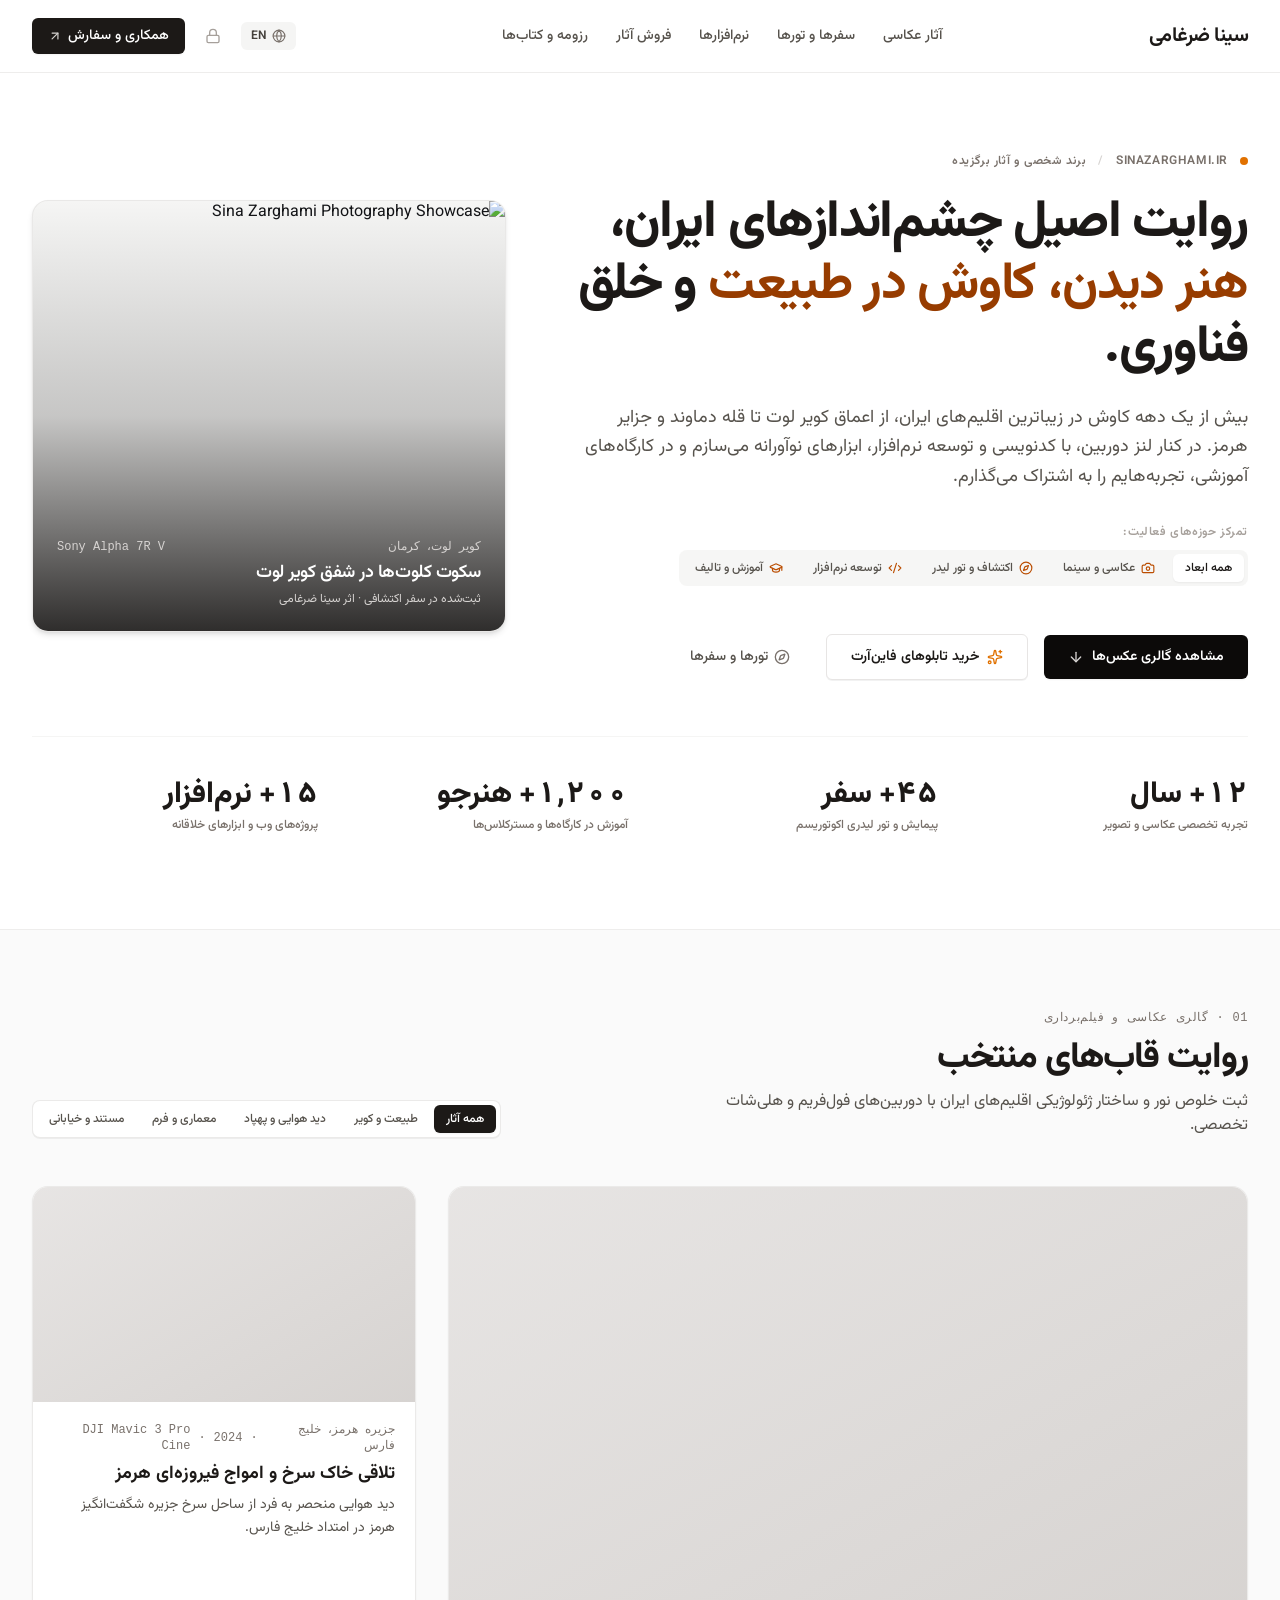
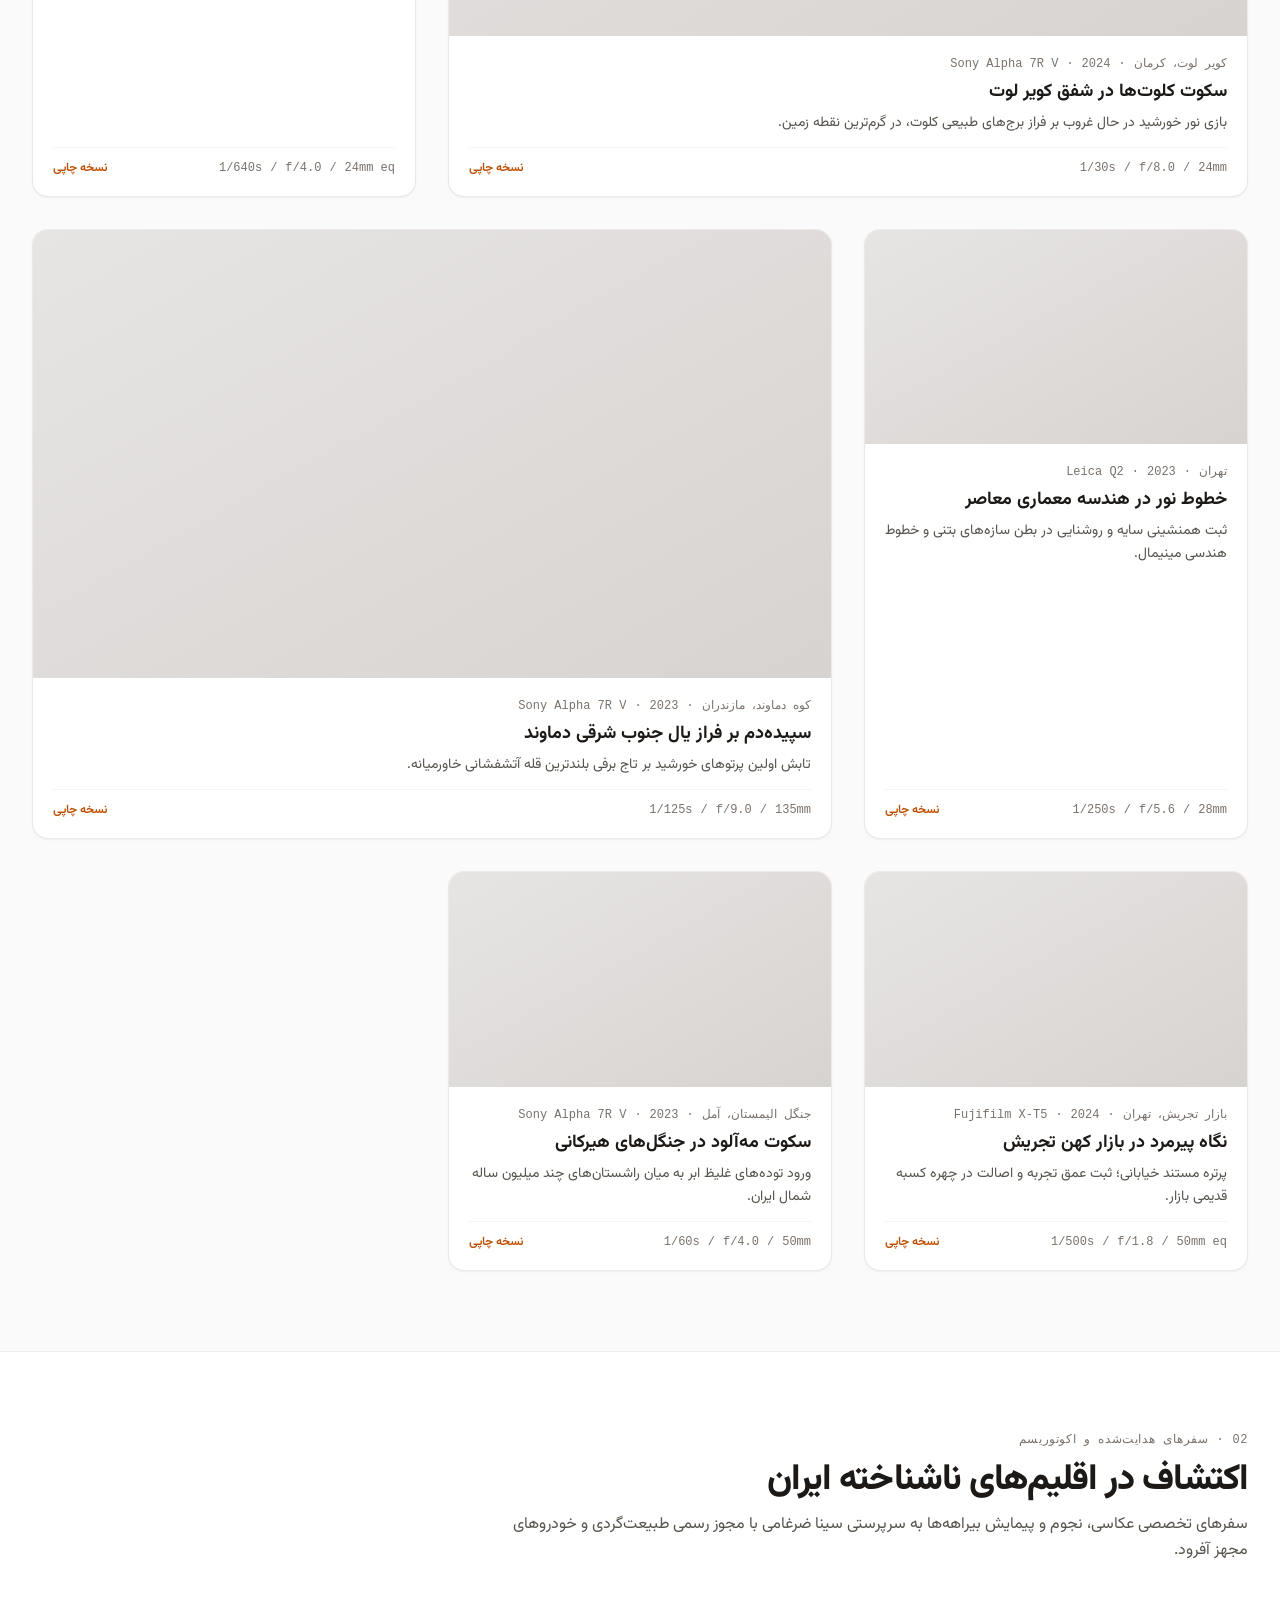
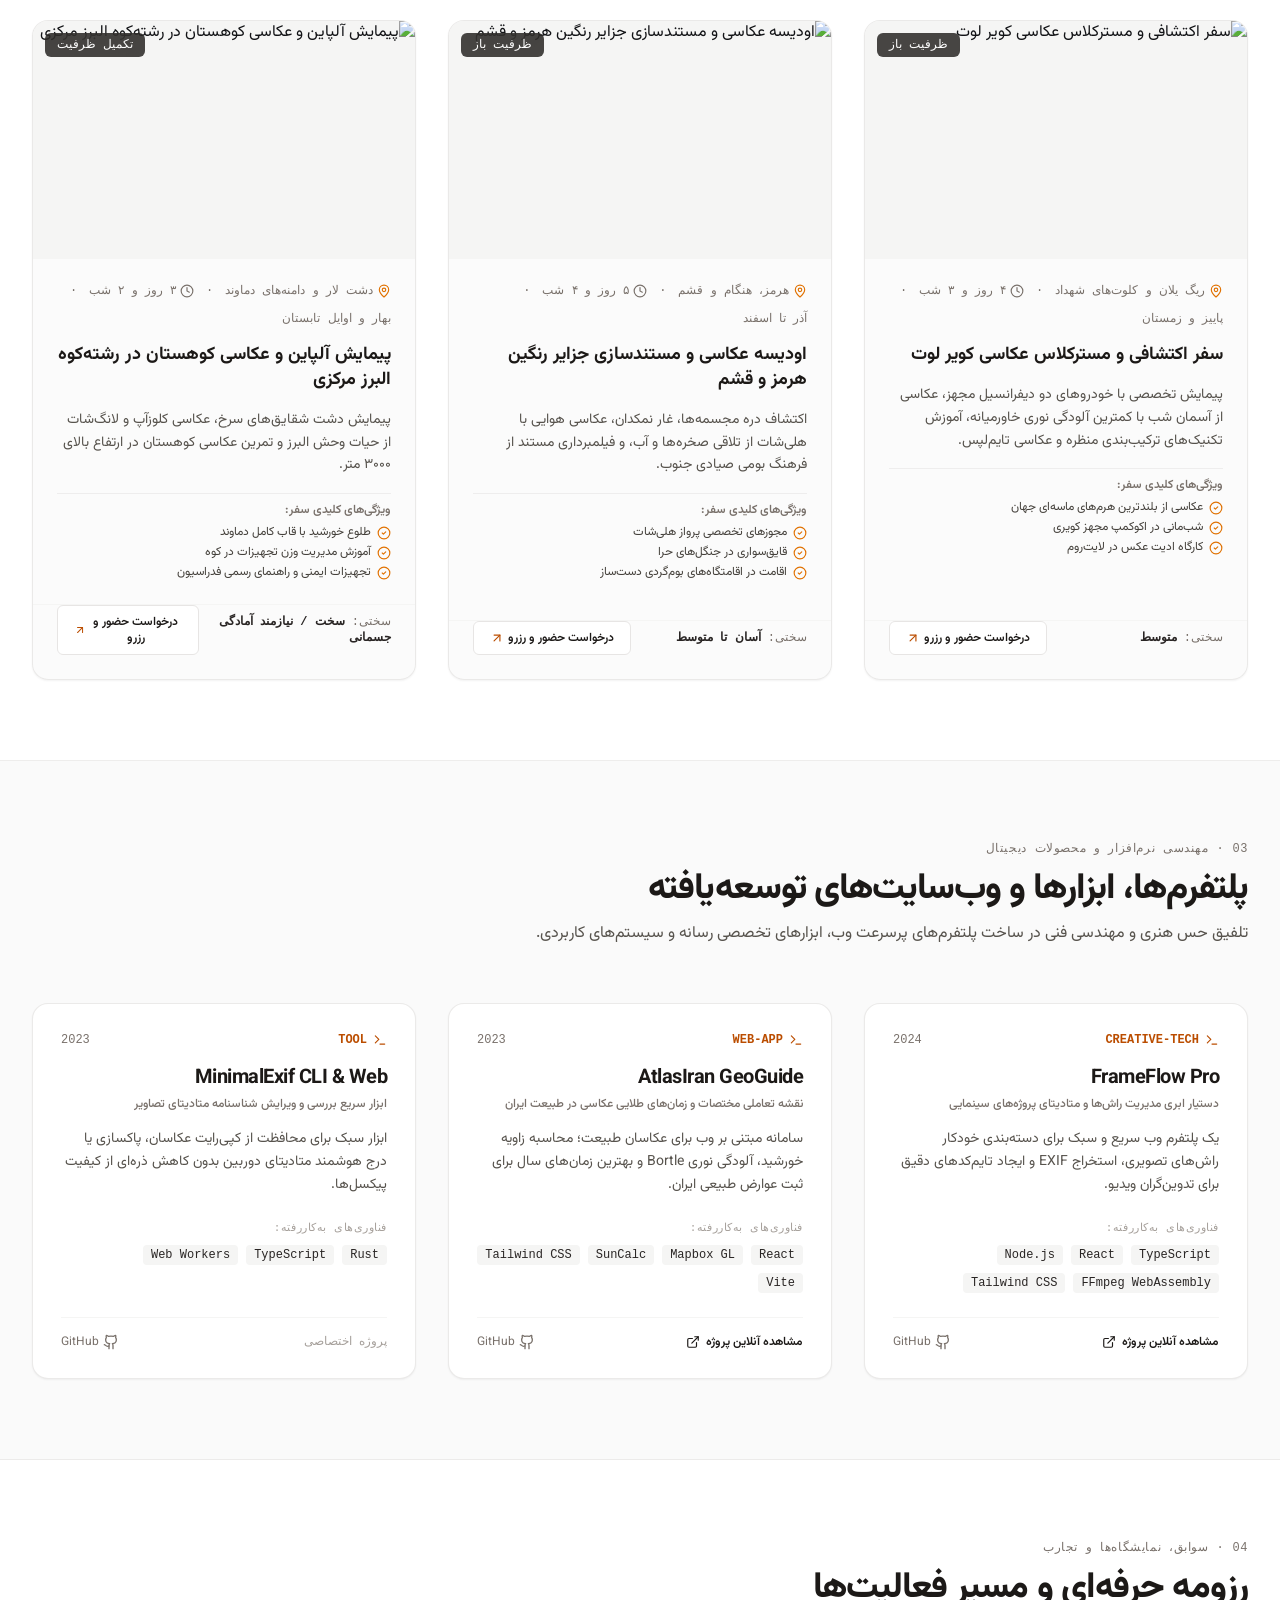
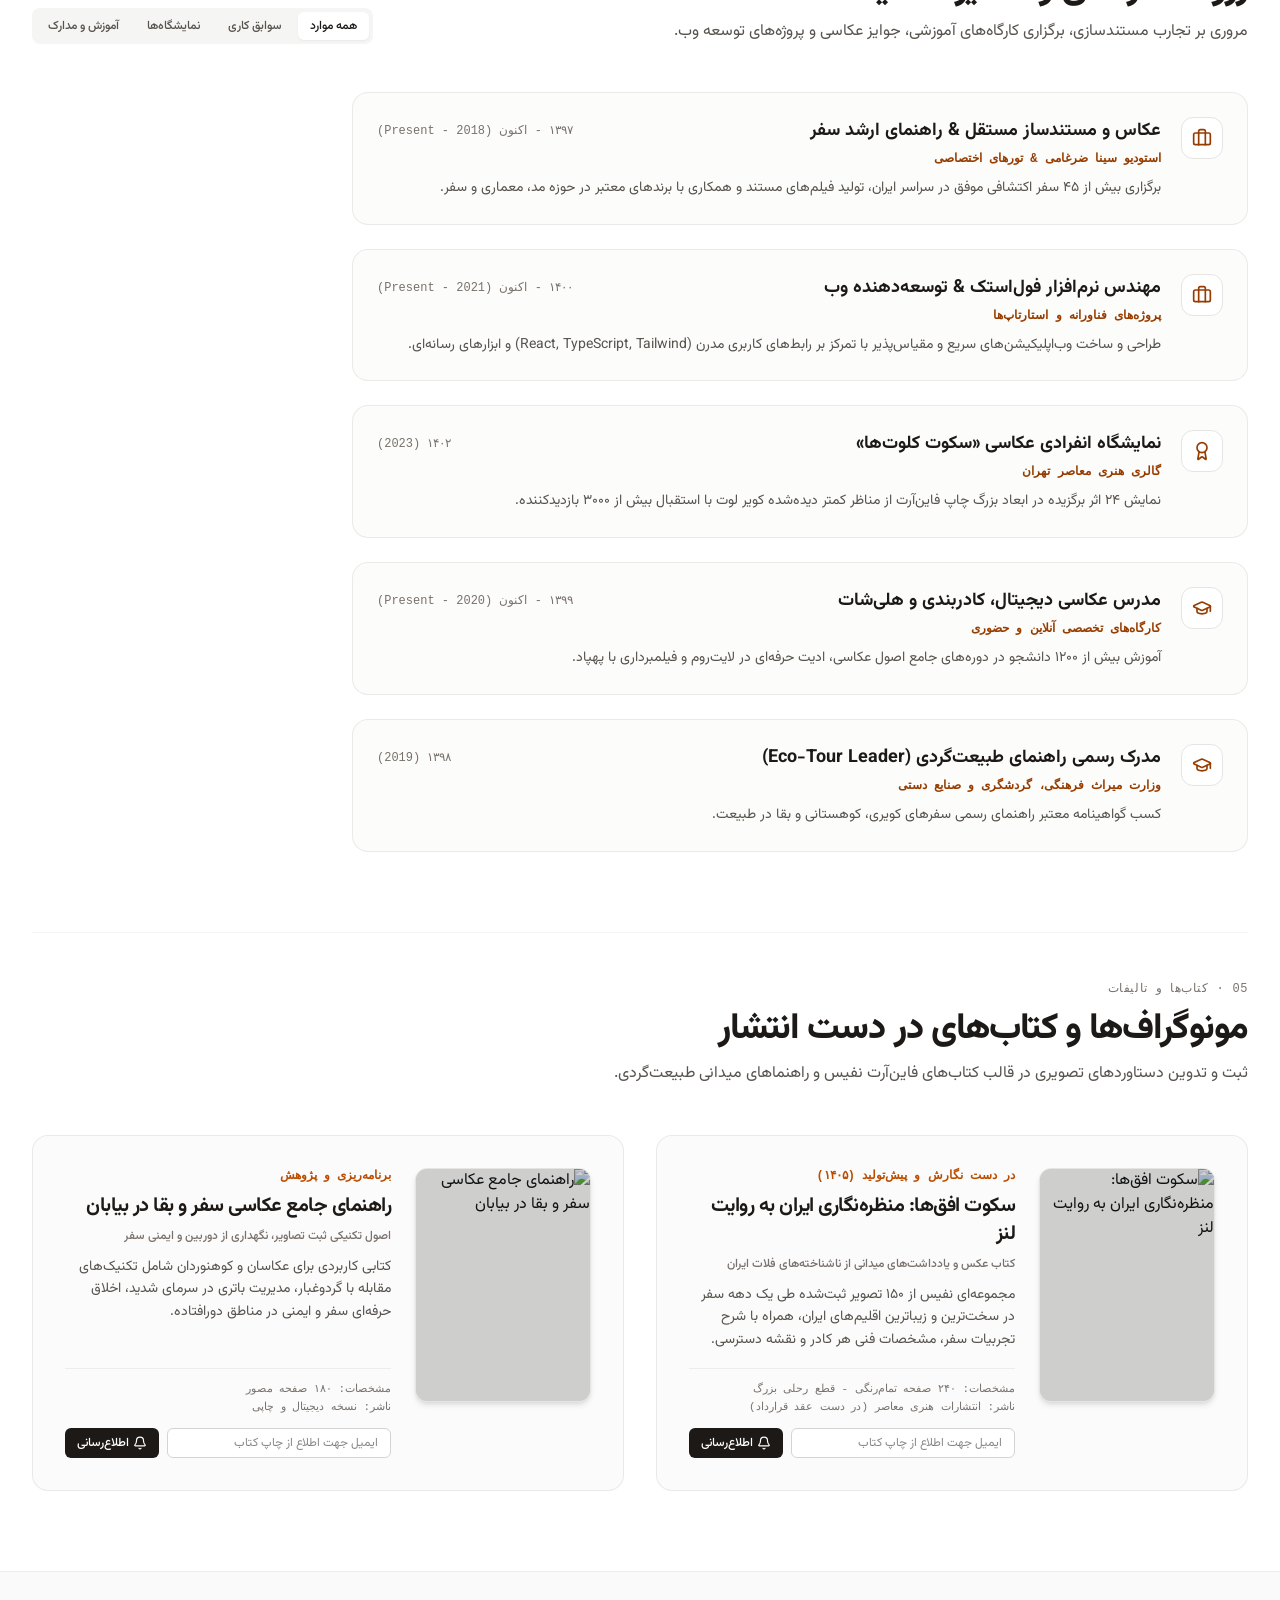
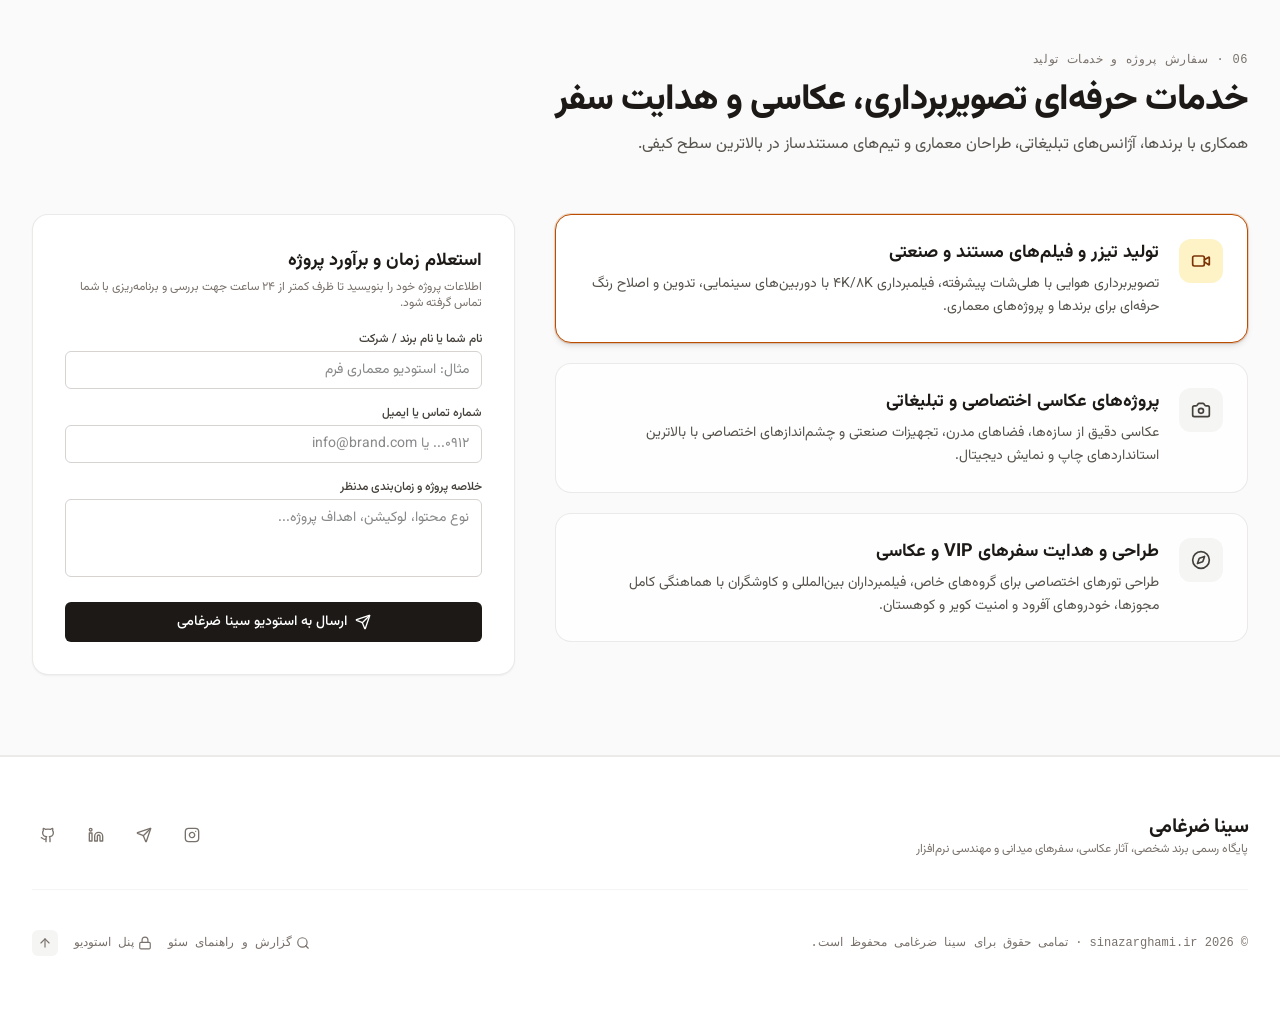
==== commit 75d99d4b: "Update sinazarghami.ir with advanced compression, text editor, and Persian docs" ====
--- a/index.html
+++ b/index.html
@@ -64,8 +64,8 @@
       ]
     }
     </script>
-    <script type="module" crossorigin src="/assets/index-BePZJMwQ.js"></script>
-    <link rel="stylesheet" crossorigin href="/assets/index-r8C0ytOc.css">
+    <script type="module" crossorigin src="/assets/index--lCf8KRn.js"></script>
+    <link rel="stylesheet" crossorigin href="/assets/index-2ETr0l5X.css">
   </head>
   <body class="bg-[#FCFCFD] text-[#121316] antialiased selection:bg-amber-100 selection:text-amber-900">
     <div id="root"></div>
--- a/assets/index-2ETr0l5X.css
+++ b/assets/index-2ETr0l5X.css
@@ -0,0 +1,2 @@
+/*! tailwindcss v4.3.3 | MIT License | https://tailwindcss.com */
+@layer properties{@supports (((-webkit-hyphens:none)) and (not (margin-trim:inline))) or ((-moz-orient:inline) and (not (color:rgb(from red r g b)))){*,:before,:after,::backdrop{--tw-space-y-reverse:0;--tw-border-style:solid;--tw-gradient-position:initial;--tw-gradient-from:#0000;--tw-gradient-via:#0000;--tw-gradient-to:#0000;--tw-gradient-stops:initial;--tw-gradient-via-stops:initial;--tw-gradient-from-position:0%;--tw-gradient-via-position:50%;--tw-gradient-to-position:100%;--tw-leading:initial;--tw-font-weight:initial;--tw-tracking:initial;--tw-ordinal:initial;--tw-slashed-zero:initial;--tw-numeric-figure:initial;--tw-numeric-spacing:initial;--tw-numeric-fraction:initial;--tw-shadow:0 0 #0000;--tw-shadow-color:initial;--tw-shadow-alpha:100%;--tw-inset-shadow:0 0 #0000;--tw-inset-shadow-color:initial;--tw-inset-shadow-alpha:100%;--tw-ring-color:initial;--tw-ring-shadow:0 0 #0000;--tw-inset-ring-color:initial;--tw-inset-ring-shadow:0 0 #0000;--tw-ring-inset:initial;--tw-ring-offset-width:0px;--tw-ring-offset-color:#fff;--tw-ring-offset-shadow:0 0 #0000;--tw-backdrop-blur:initial;--tw-backdrop-brightness:initial;--tw-backdrop-contrast:initial;--tw-backdrop-grayscale:initial;--tw-backdrop-hue-rotate:initial;--tw-backdrop-invert:initial;--tw-backdrop-opacity:initial;--tw-backdrop-saturate:initial;--tw-backdrop-sepia:initial;--tw-duration:initial;--tw-scale-x:1;--tw-scale-y:1;--tw-scale-z:1;--tw-content:""}}}@layer theme{:root,:host{--font-sans:-apple-system, BlinkMacSystemFont, "Segoe UI", Roboto, "Helvetica Neue", "Noto Sans", Arial, sans-serif, "Apple Color Emoji", "Segoe UI Emoji", "Segoe UI Symbol", "Noto Color Emoji";--font-mono:ui-monospace, SFMono-Regular, Menlo, Monaco, Consolas, "Liberation Mono", "Courier New", monospace;--color-red-50:oklch(97.1% .013 17.38);--color-red-300:oklch(80.8% .114 19.571);--color-red-500:oklch(63.7% .237 25.331);--color-red-600:oklch(57.7% .245 27.325);--color-red-700:oklch(50.5% .213 27.518);--color-red-900:oklch(39.6% .141 25.723);--color-amber-50:oklch(98.7% .022 95.277);--color-amber-100:oklch(96.2% .059 95.617);--color-amber-200:oklch(92.4% .12 95.746);--color-amber-300:oklch(87.9% .169 91.605);--color-amber-400:oklch(82.8% .189 84.429);--color-amber-500:oklch(76.9% .188 70.08);--color-amber-600:oklch(66.6% .179 58.318);--color-amber-700:oklch(55.5% .163 48.998);--color-amber-800:oklch(47.3% .137 46.201);--color-amber-900:oklch(41.4% .112 45.904);--color-amber-950:oklch(27.9% .077 45.635);--color-emerald-50:oklch(97.9% .021 166.113);--color-emerald-100:oklch(95% .052 163.051);--color-emerald-200:oklch(90.5% .093 164.15);--color-emerald-300:oklch(84.5% .143 164.978);--color-emerald-600:oklch(59.6% .145 163.225);--color-emerald-700:oklch(50.8% .118 165.612);--color-emerald-800:oklch(43.2% .095 166.913);--color-emerald-900:oklch(37.8% .077 168.94);--color-stone-50:oklch(98.5% .001 106.423);--color-stone-100:oklch(97% .001 106.424);--color-stone-200:oklch(92.3% .003 48.717);--color-stone-300:oklch(86.9% .005 56.366);--color-stone-400:oklch(70.9% .01 56.259);--color-stone-500:oklch(55.3% .013 58.071);--color-stone-600:oklch(44.4% .011 73.639);--color-stone-700:oklch(37.4% .01 67.558);--color-stone-800:oklch(26.8% .007 34.298);--color-stone-900:oklch(21.6% .006 56.043);--color-stone-950:oklch(14.7% .004 49.25);--color-black:#000;--color-white:#fff;--spacing:.25rem;--container-md:28rem;--container-lg:32rem;--container-xl:36rem;--container-2xl:42rem;--container-3xl:48rem;--container-4xl:56rem;--container-5xl:64rem;--container-7xl:80rem;--text-xs:.75rem;--text-xs--line-height:calc(1 / .75);--text-sm:.875rem;--text-sm--line-height:calc(1.25 / .875);--text-base:1rem;--text-base--line-height:calc(1.5 / 1);--text-lg:1.125rem;--text-lg--line-height:calc(1.75 / 1.125);--text-xl:1.25rem;--text-xl--line-height:calc(1.75 / 1.25);--text-2xl:1.5rem;--text-2xl--line-height:calc(2 / 1.5);--text-3xl:1.875rem;--text-3xl--line-height:calc(2.25 / 1.875);--text-4xl:2.25rem;--text-4xl--line-height:calc(2.5 / 2.25);--text-5xl:3rem;--text-5xl--line-height:1;--font-weight-normal:400;--font-weight-medium:500;--font-weight-semibold:600;--font-weight-bold:700;--font-weight-extrabold:800;--tracking-tight:-.025em;--tracking-wider:.05em;--leading-snug:1.375;--leading-relaxed:1.625;--radius-md:.375rem;--radius-lg:.5rem;--radius-xl:.75rem;--radius-2xl:1rem;--blur-xs:4px;--blur-md:12px;--default-transition-duration:.15s;--default-transition-timing-function:cubic-bezier(.4, 0, .2, 1);--default-font-family:var(--font-sans);--default-mono-font-family:var(--font-mono)}}@layer base{*,:after,:before,::backdrop{box-sizing:border-box;border:0 solid;margin:0;padding:0}::file-selector-button{box-sizing:border-box;border:0 solid;margin:0;padding:0}html,:host{-webkit-text-size-adjust:100%;tab-size:4;line-height:1.5;font-family:var(--default-font-family,-apple-system, BlinkMacSystemFont, "Segoe UI", Roboto, "Helvetica Neue", "Noto Sans", Arial, sans-serif, "Apple Color Emoji", "Segoe UI Emoji", "Segoe UI Symbol", "Noto Color Emoji");font-feature-settings:var(--default-font-feature-settings,normal);font-variation-settings:var(--default-font-variation-settings,normal);-webkit-tap-highlight-color:transparent}hr{height:0;color:inherit;border-top-width:1px}abbr:where([title]){-webkit-text-decoration:underline dotted;text-decoration:underline dotted}h1,h2,h3,h4,h5,h6{font-size:inherit;font-weight:inherit}a{color:inherit;-webkit-text-decoration:inherit;-webkit-text-decoration:inherit;-webkit-text-decoration:inherit;-webkit-text-decoration:inherit;text-decoration:inherit}b,strong{font-weight:bolder}code,kbd,samp,pre{font-family:var(--default-mono-font-family,ui-monospace, SFMono-Regular, Menlo, Monaco, Consolas, "Liberation Mono", "Courier New", monospace);font-feature-settings:var(--default-mono-font-feature-settings,normal);font-variation-settings:var(--default-mono-font-variation-settings,normal);font-size:1em}small{font-size:80%}sub,sup{vertical-align:baseline;font-size:75%;line-height:0;position:relative}sub{bottom:-.25em}sup{top:-.5em}table{text-indent:0;border-color:inherit;border-collapse:collapse}:-moz-focusring:where(:not(iframe)){outline:auto}progress{vertical-align:baseline}summary{display:list-item}ol,ul,menu{list-style:none}img,svg,video,canvas,audio,iframe,embed,object{vertical-align:middle;display:block}img,video{max-width:100%;height:auto}button,input,select,optgroup,textarea{font:inherit;font-feature-settings:inherit;font-variation-settings:inherit;letter-spacing:inherit;color:inherit;opacity:1;background-color:#0000;border-radius:0}::file-selector-button{font:inherit;font-feature-settings:inherit;font-variation-settings:inherit;letter-spacing:inherit;color:inherit;opacity:1;background-color:#0000;border-radius:0}:where(select:is([multiple],[size])) optgroup{font-weight:bolder}:where(select:is([multiple],[size])) optgroup option{padding-inline-start:20px}::file-selector-button{margin-inline-end:4px}::placeholder{opacity:1}@supports (not ((-webkit-appearance:-apple-pay-button))) or (contain-intrinsic-size:1px){::placeholder{color:currentColor}@supports (color:color-mix(in lab, red, red)){::placeholder{color:color-mix(in oklab, currentcolor 50%, transparent)}}}textarea{resize:vertical}::-webkit-search-decoration{-webkit-appearance:none}::-webkit-date-and-time-value{min-height:1lh;text-align:inherit}::-webkit-datetime-edit{display:inline-flex}::-webkit-datetime-edit-fields-wrapper{padding:0}::-webkit-datetime-edit{padding-block:0}::-webkit-datetime-edit-year-field{padding-block:0}::-webkit-datetime-edit-month-field{padding-block:0}::-webkit-datetime-edit-day-field{padding-block:0}::-webkit-datetime-edit-hour-field{padding-block:0}::-webkit-datetime-edit-minute-field{padding-block:0}::-webkit-datetime-edit-second-field{padding-block:0}::-webkit-datetime-edit-millisecond-field{padding-block:0}::-webkit-datetime-edit-meridiem-field{padding-block:0}::-webkit-calendar-picker-indicator{line-height:1}:-moz-ui-invalid{box-shadow:none}button,input:where([type=button],[type=reset],[type=submit]){appearance:button}::file-selector-button{appearance:button}::-webkit-inner-spin-button{height:auto}::-webkit-outer-spin-button{height:auto}[hidden]:where(:not([hidden=until-found])){display:none!important}:root{--font-fa:"Vazirmatn", -apple-system, BlinkMacSystemFont, "Segoe UI", Roboto, sans-serif;--font-en:"Plus Jakarta Sans", -apple-system, BlinkMacSystemFont, "Segoe UI", Roboto, sans-serif}html{scroll-behavior:smooth;text-rendering:optimizelegibility;-webkit-font-smoothing:antialiased;-moz-osx-font-smoothing:grayscale}html[dir=rtl] body{font-family:var(--font-fa)}html[dir=ltr] body{font-family:var(--font-en)}}@layer components;@layer utilities{.pointer-events-none{pointer-events:none}.absolute{position:absolute}.fixed{position:fixed}.relative{position:relative}.sticky{position:sticky}.inset-0{inset:0}.inset-x-0{inset-inline:0}.top-0{top:0}.top-2{top:calc(var(--spacing) * 2)}.top-3{top:calc(var(--spacing) * 3)}.top-4{top:calc(var(--spacing) * 4)}.right-2{right:calc(var(--spacing) * 2)}.right-4{right:calc(var(--spacing) * 4)}.bottom-0{bottom:0}.left-3{left:calc(var(--spacing) * 3)}.z-10{z-index:10}.z-40{z-index:40}.z-50{z-index:50}.col-span-1{grid-column:span 1/span 1}.mx-auto{margin-inline:auto}.my-auto{margin-block:auto}.mt-0\.5{margin-top:calc(var(--spacing) * .5)}.mt-1{margin-top:var(--spacing)}.mt-14{margin-top:calc(var(--spacing) * 14)}.mb-1{margin-bottom:var(--spacing)}.mb-2{margin-bottom:calc(var(--spacing) * 2)}.mb-2\.5{margin-bottom:calc(var(--spacing) * 2.5)}.mb-12{margin-bottom:calc(var(--spacing) * 12)}.mb-14{margin-bottom:calc(var(--spacing) * 14)}.line-clamp-1{-webkit-line-clamp:1;-webkit-box-orient:vertical;display:-webkit-box;overflow:hidden}.line-clamp-2{-webkit-line-clamp:2;-webkit-box-orient:vertical;display:-webkit-box;overflow:hidden}.line-clamp-3{-webkit-line-clamp:3;-webkit-box-orient:vertical;display:-webkit-box;overflow:hidden}.block{display:block}.contents{display:contents}.flex{display:flex}.grid{display:grid}.hidden{display:none}.inline-block{display:inline-block}.inline-flex{display:inline-flex}.aspect-3\/4{aspect-ratio:3/4}.aspect-4\/3{aspect-ratio:4/3}.aspect-16\/9{aspect-ratio:16/9}.aspect-16\/10{aspect-ratio:16/10}.h-2{height:calc(var(--spacing) * 2)}.h-3\.5{height:calc(var(--spacing) * 3.5)}.h-4{height:calc(var(--spacing) * 4)}.h-5{height:calc(var(--spacing) * 5)}.h-7{height:calc(var(--spacing) * 7)}.h-8{height:calc(var(--spacing) * 8)}.h-10{height:calc(var(--spacing) * 10)}.h-14{height:calc(var(--spacing) * 14)}.h-16{height:calc(var(--spacing) * 16)}.h-18{height:calc(var(--spacing) * 18)}.h-84{height:calc(var(--spacing) * 84)}.h-full{height:100%}.max-h-48{max-height:calc(var(--spacing) * 48)}.max-h-60{max-height:calc(var(--spacing) * 60)}.max-h-\[75vh\]{max-height:75vh}.max-h-\[90vh\]{max-height:90vh}.max-h-\[92vh\]{max-height:92vh}.min-h-\[340px\]{min-height:340px}.min-h-screen{min-height:100vh}.w-2{width:calc(var(--spacing) * 2)}.w-3\.5{width:calc(var(--spacing) * 3.5)}.w-4{width:calc(var(--spacing) * 4)}.w-5{width:calc(var(--spacing) * 5)}.w-7{width:calc(var(--spacing) * 7)}.w-8{width:calc(var(--spacing) * 8)}.w-12{width:calc(var(--spacing) * 12)}.w-14{width:calc(var(--spacing) * 14)}.w-16{width:calc(var(--spacing) * 16)}.w-auto{width:auto}.w-full{width:100%}.max-w-2xl{max-width:var(--container-2xl)}.max-w-3xl{max-width:var(--container-3xl)}.max-w-4xl{max-width:var(--container-4xl)}.max-w-5xl{max-width:var(--container-5xl)}.max-w-7xl{max-width:var(--container-7xl)}.max-w-fit{max-width:fit-content}.max-w-full{max-width:100%}.max-w-lg{max-width:var(--container-lg)}.max-w-md{max-width:var(--container-md)}.max-w-xl{max-width:var(--container-xl)}.flex-1{flex:1}.shrink-0{flex-shrink:0}.cursor-pointer{cursor:pointer}.resize-none{resize:none}.grid-cols-1{grid-template-columns:repeat(1,minmax(0,1fr))}.grid-cols-2{grid-template-columns:repeat(2,minmax(0,1fr))}.flex-col{flex-direction:column}.flex-wrap{flex-wrap:wrap}.items-center{align-items:center}.items-start{align-items:flex-start}.items-stretch{align-items:stretch}.justify-between{justify-content:space-between}.justify-center{justify-content:center}.justify-end{justify-content:flex-end}.gap-1{gap:var(--spacing)}.gap-1\.5{gap:calc(var(--spacing) * 1.5)}.gap-2{gap:calc(var(--spacing) * 2)}.gap-2\.5{gap:calc(var(--spacing) * 2.5)}.gap-3{gap:calc(var(--spacing) * 3)}.gap-4{gap:calc(var(--spacing) * 4)}.gap-5{gap:calc(var(--spacing) * 5)}.gap-6{gap:calc(var(--spacing) * 6)}.gap-7{gap:calc(var(--spacing) * 7)}.gap-8{gap:calc(var(--spacing) * 8)}.gap-10{gap:calc(var(--spacing) * 10)}:where(.space-y-0\.5>:not(:last-child)){--tw-space-y-reverse:0;margin-block-start:calc(calc(var(--spacing) * .5) * var(--tw-space-y-reverse));margin-block-end:calc(calc(var(--spacing) * .5) * calc(1 - var(--tw-space-y-reverse)))}:where(.space-y-1>:not(:last-child)){--tw-space-y-reverse:0;margin-block-start:calc(var(--spacing) * var(--tw-space-y-reverse));margin-block-end:calc(var(--spacing) * calc(1 - var(--tw-space-y-reverse)))}:where(.space-y-1\.5>:not(:last-child)){--tw-space-y-reverse:0;margin-block-start:calc(calc(var(--spacing) * 1.5) * var(--tw-space-y-reverse));margin-block-end:calc(calc(var(--spacing) * 1.5) * calc(1 - var(--tw-space-y-reverse)))}:where(.space-y-2>:not(:last-child)){--tw-space-y-reverse:0;margin-block-start:calc(calc(var(--spacing) * 2) * var(--tw-space-y-reverse));margin-block-end:calc(calc(var(--spacing) * 2) * calc(1 - var(--tw-space-y-reverse)))}:where(.space-y-2\.5>:not(:last-child)){--tw-space-y-reverse:0;margin-block-start:calc(calc(var(--spacing) * 2.5) * var(--tw-space-y-reverse));margin-block-end:calc(calc(var(--spacing) * 2.5) * calc(1 - var(--tw-space-y-reverse)))}:where(.space-y-3>:not(:last-child)){--tw-space-y-reverse:0;margin-block-start:calc(calc(var(--spacing) * 3) * var(--tw-space-y-reverse));margin-block-end:calc(calc(var(--spacing) * 3) * calc(1 - var(--tw-space-y-reverse)))}:where(.space-y-4>:not(:last-child)){--tw-space-y-reverse:0;margin-block-start:calc(calc(var(--spacing) * 4) * var(--tw-space-y-reverse));margin-block-end:calc(calc(var(--spacing) * 4) * calc(1 - var(--tw-space-y-reverse)))}:where(.space-y-5>:not(:last-child)){--tw-space-y-reverse:0;margin-block-start:calc(calc(var(--spacing) * 5) * var(--tw-space-y-reverse));margin-block-end:calc(calc(var(--spacing) * 5) * calc(1 - var(--tw-space-y-reverse)))}:where(.space-y-6>:not(:last-child)){--tw-space-y-reverse:0;margin-block-start:calc(calc(var(--spacing) * 6) * var(--tw-space-y-reverse));margin-block-end:calc(calc(var(--spacing) * 6) * calc(1 - var(--tw-space-y-reverse)))}:where(.space-y-8>:not(:last-child)){--tw-space-y-reverse:0;margin-block-start:calc(calc(var(--spacing) * 8) * var(--tw-space-y-reverse));margin-block-end:calc(calc(var(--spacing) * 8) * calc(1 - var(--tw-space-y-reverse)))}:where(.space-y-10>:not(:last-child)){--tw-space-y-reverse:0;margin-block-start:calc(calc(var(--spacing) * 10) * var(--tw-space-y-reverse));margin-block-end:calc(calc(var(--spacing) * 10) * calc(1 - var(--tw-space-y-reverse)))}:where(.space-y-20>:not(:last-child)){--tw-space-y-reverse:0;margin-block-start:calc(calc(var(--spacing) * 20) * var(--tw-space-y-reverse));margin-block-end:calc(calc(var(--spacing) * 20) * calc(1 - var(--tw-space-y-reverse)))}.overflow-hidden{overflow:hidden}.overflow-x-auto{overflow-x:auto}.overflow-y-auto{overflow-y:auto}.rounded{border-radius:.25rem}.rounded-2xl{border-radius:var(--radius-2xl)}.rounded-full{border-radius:2147483647px}.rounded-lg{border-radius:var(--radius-lg)}.rounded-md{border-radius:var(--radius-md)}.rounded-xl{border-radius:var(--radius-xl)}.border{border-style:var(--tw-border-style);border-width:1px}.border-t{border-top-style:var(--tw-border-style);border-top-width:1px}.border-b{border-bottom-style:var(--tw-border-style);border-bottom-width:1px}.border-b-2{border-bottom-style:var(--tw-border-style);border-bottom-width:2px}.border-dashed{--tw-border-style:dashed;border-style:dashed}.border-amber-200{border-color:var(--color-amber-200)}.border-amber-200\/80{border-color:#fee685cc}@supports (color:color-mix(in lab, red, red)){.border-amber-200\/80{border-color:color-mix(in oklab, var(--color-amber-200) 80%, transparent)}}.border-amber-300{border-color:var(--color-amber-300)}.border-amber-700{border-color:var(--color-amber-700)}.border-emerald-200{border-color:var(--color-emerald-200)}.border-emerald-300{border-color:var(--color-emerald-300)}.border-red-300{border-color:var(--color-red-300)}.border-red-500{border-color:var(--color-red-500)}.border-stone-100{border-color:var(--color-stone-100)}.border-stone-200{border-color:var(--color-stone-200)}.border-stone-200\/60{border-color:#e7e5e499}@supports (color:color-mix(in lab, red, red)){.border-stone-200\/60{border-color:color-mix(in oklab, var(--color-stone-200) 60%, transparent)}}.border-stone-200\/70{border-color:#e7e5e4b3}@supports (color:color-mix(in lab, red, red)){.border-stone-200\/70{border-color:color-mix(in oklab, var(--color-stone-200) 70%, transparent)}}.border-stone-200\/80{border-color:#e7e5e4cc}@supports (color:color-mix(in lab, red, red)){.border-stone-200\/80{border-color:color-mix(in oklab, var(--color-stone-200) 80%, transparent)}}.border-stone-300{border-color:var(--color-stone-300)}.border-stone-800{border-color:var(--color-stone-800)}.border-transparent{border-color:#0000}.bg-\[\#FCFCFD\]{background-color:#fcfcfd}.bg-amber-50{background-color:var(--color-amber-50)}.bg-amber-50\/40{background-color:#fffbeb66}@supports (color:color-mix(in lab, red, red)){.bg-amber-50\/40{background-color:color-mix(in oklab, var(--color-amber-50) 40%, transparent)}}.bg-amber-50\/50{background-color:#fffbeb80}@supports (color:color-mix(in lab, red, red)){.bg-amber-50\/50{background-color:color-mix(in oklab, var(--color-amber-50) 50%, transparent)}}.bg-amber-50\/60{background-color:#fffbeb99}@supports (color:color-mix(in lab, red, red)){.bg-amber-50\/60{background-color:color-mix(in oklab, var(--color-amber-50) 60%, transparent)}}.bg-amber-100{background-color:var(--color-amber-100)}.bg-amber-600{background-color:var(--color-amber-600)}.bg-amber-700{background-color:var(--color-amber-700)}.bg-black{background-color:var(--color-black)}.bg-emerald-50{background-color:var(--color-emerald-50)}.bg-emerald-100{background-color:var(--color-emerald-100)}.bg-emerald-700{background-color:var(--color-emerald-700)}.bg-red-50{background-color:var(--color-red-50)}.bg-red-600{background-color:var(--color-red-600)}.bg-stone-50{background-color:var(--color-stone-50)}.bg-stone-50\/60{background-color:#fafaf999}@supports (color:color-mix(in lab, red, red)){.bg-stone-50\/60{background-color:color-mix(in oklab, var(--color-stone-50) 60%, transparent)}}.bg-stone-50\/70{background-color:#fafaf9b3}@supports (color:color-mix(in lab, red, red)){.bg-stone-50\/70{background-color:color-mix(in oklab, var(--color-stone-50) 70%, transparent)}}.bg-stone-100{background-color:var(--color-stone-100)}.bg-stone-100\/90{background-color:#f5f5f4e6}@supports (color:color-mix(in lab, red, red)){.bg-stone-100\/90{background-color:color-mix(in oklab, var(--color-stone-100) 90%, transparent)}}.bg-stone-200{background-color:var(--color-stone-200)}.bg-stone-800\/80{background-color:#292524cc}@supports (color:color-mix(in lab, red, red)){.bg-stone-800\/80{background-color:color-mix(in oklab, var(--color-stone-800) 80%, transparent)}}.bg-stone-900{background-color:var(--color-stone-900)}.bg-stone-900\/80{background-color:#1c1917cc}@supports (color:color-mix(in lab, red, red)){.bg-stone-900\/80{background-color:color-mix(in oklab, var(--color-stone-900) 80%, transparent)}}.bg-stone-950{background-color:var(--color-stone-950)}.bg-stone-950\/20{background-color:#0c0a0933}@supports (color:color-mix(in lab, red, red)){.bg-stone-950\/20{background-color:color-mix(in oklab, var(--color-stone-950) 20%, transparent)}}.bg-stone-950\/40{background-color:#0c0a0966}@supports (color:color-mix(in lab, red, red)){.bg-stone-950\/40{background-color:color-mix(in oklab, var(--color-stone-950) 40%, transparent)}}.bg-stone-950\/70{background-color:#0c0a09b3}@supports (color:color-mix(in lab, red, red)){.bg-stone-950\/70{background-color:color-mix(in oklab, var(--color-stone-950) 70%, transparent)}}.bg-stone-950\/80{background-color:#0c0a09cc}@supports (color:color-mix(in lab, red, red)){.bg-stone-950\/80{background-color:color-mix(in oklab, var(--color-stone-950) 80%, transparent)}}.bg-stone-950\/85{background-color:#0c0a09d9}@supports (color:color-mix(in lab, red, red)){.bg-stone-950\/85{background-color:color-mix(in oklab, var(--color-stone-950) 85%, transparent)}}.bg-stone-950\/95{background-color:#0c0a09f2}@supports (color:color-mix(in lab, red, red)){.bg-stone-950\/95{background-color:color-mix(in oklab, var(--color-stone-950) 95%, transparent)}}.bg-white{background-color:var(--color-white)}.bg-white\/80{background-color:#fffc}@supports (color:color-mix(in lab, red, red)){.bg-white\/80{background-color:color-mix(in oklab, var(--color-white) 80%, transparent)}}.bg-white\/85{background-color:#ffffffd9}@supports (color:color-mix(in lab, red, red)){.bg-white\/85{background-color:color-mix(in oklab, var(--color-white) 85%, transparent)}}.bg-white\/90{background-color:#ffffffe6}@supports (color:color-mix(in lab, red, red)){.bg-white\/90{background-color:color-mix(in oklab, var(--color-white) 90%, transparent)}}.bg-gradient-to-br{--tw-gradient-position:to bottom right in oklab;background-image:linear-gradient(var(--tw-gradient-stops))}.bg-gradient-to-t{--tw-gradient-position:to top in oklab;background-image:linear-gradient(var(--tw-gradient-stops))}.from-stone-200{--tw-gradient-from:var(--color-stone-200);--tw-gradient-stops:var(--tw-gradient-via-stops,var(--tw-gradient-position), var(--tw-gradient-from) var(--tw-gradient-from-position), var(--tw-gradient-to) var(--tw-gradient-to-position))}.from-stone-950\/85{--tw-gradient-from:#0c0a09d9}@supports (color:color-mix(in lab, red, red)){.from-stone-950\/85{--tw-gradient-from:color-mix(in oklab, var(--color-stone-950) 85%, transparent)}}.from-stone-950\/85{--tw-gradient-stops:var(--tw-gradient-via-stops,var(--tw-gradient-position), var(--tw-gradient-from) var(--tw-gradient-from-position), var(--tw-gradient-to) var(--tw-gradient-to-position))}.via-stone-950\/20{--tw-gradient-via:#0c0a0933}@supports (color:color-mix(in lab, red, red)){.via-stone-950\/20{--tw-gradient-via:color-mix(in oklab, var(--color-stone-950) 20%, transparent)}}.via-stone-950\/20{--tw-gradient-via-stops:var(--tw-gradient-position), var(--tw-gradient-from) var(--tw-gradient-from-position), var(--tw-gradient-via) var(--tw-gradient-via-position), var(--tw-gradient-to) var(--tw-gradient-to-position);--tw-gradient-stops:var(--tw-gradient-via-stops)}.to-stone-300{--tw-gradient-to:var(--color-stone-300);--tw-gradient-stops:var(--tw-gradient-via-stops,var(--tw-gradient-position), var(--tw-gradient-from) var(--tw-gradient-from-position), var(--tw-gradient-to) var(--tw-gradient-to-position))}.to-transparent{--tw-gradient-to:transparent;--tw-gradient-stops:var(--tw-gradient-via-stops,var(--tw-gradient-position), var(--tw-gradient-from) var(--tw-gradient-from-position), var(--tw-gradient-to) var(--tw-gradient-to-position))}.object-contain{object-fit:contain}.object-cover{object-fit:cover}.p-1{padding:var(--spacing)}.p-1\.5{padding:calc(var(--spacing) * 1.5)}.p-2{padding:calc(var(--spacing) * 2)}.p-2\.5{padding:calc(var(--spacing) * 2.5)}.p-3{padding:calc(var(--spacing) * 3)}.p-3\.5{padding:calc(var(--spacing) * 3.5)}.p-4{padding:calc(var(--spacing) * 4)}.p-5{padding:calc(var(--spacing) * 5)}.p-6{padding:calc(var(--spacing) * 6)}.p-7{padding:calc(var(--spacing) * 7)}.p-8{padding:calc(var(--spacing) * 8)}.px-1{padding-inline:var(--spacing)}.px-2{padding-inline:calc(var(--spacing) * 2)}.px-2\.5{padding-inline:calc(var(--spacing) * 2.5)}.px-3{padding-inline:calc(var(--spacing) * 3)}.px-3\.5{padding-inline:calc(var(--spacing) * 3.5)}.px-4{padding-inline:calc(var(--spacing) * 4)}.px-5{padding-inline:calc(var(--spacing) * 5)}.px-6{padding-inline:calc(var(--spacing) * 6)}.py-0\.5{padding-block:calc(var(--spacing) * .5)}.py-1{padding-block:var(--spacing)}.py-1\.5{padding-block:calc(var(--spacing) * 1.5)}.py-2{padding-block:calc(var(--spacing) * 2)}.py-2\.5{padding-block:calc(var(--spacing) * 2.5)}.py-3{padding-block:calc(var(--spacing) * 3)}.py-4{padding-block:calc(var(--spacing) * 4)}.py-5{padding-block:calc(var(--spacing) * 5)}.py-12{padding-block:calc(var(--spacing) * 12)}.py-14{padding-block:calc(var(--spacing) * 14)}.py-20{padding-block:calc(var(--spacing) * 20)}.pt-0{padding-top:0}.pt-1{padding-top:var(--spacing)}.pt-2{padding-top:calc(var(--spacing) * 2)}.pt-3{padding-top:calc(var(--spacing) * 3)}.pt-4{padding-top:calc(var(--spacing) * 4)}.pt-10{padding-top:calc(var(--spacing) * 10)}.pt-12{padding-top:calc(var(--spacing) * 12)}.pr-1{padding-right:var(--spacing)}.pb-2{padding-bottom:calc(var(--spacing) * 2)}.pb-3{padding-bottom:calc(var(--spacing) * 3)}.pb-8{padding-bottom:calc(var(--spacing) * 8)}.pb-16{padding-bottom:calc(var(--spacing) * 16)}.text-center{text-align:center}.text-right{text-align:right}.text-start{text-align:start}.font-mono{font-family:var(--font-mono)}.text-2xl{font-size:var(--text-2xl);line-height:var(--tw-leading,var(--text-2xl--line-height))}.text-3xl{font-size:var(--text-3xl);line-height:var(--tw-leading,var(--text-3xl--line-height))}.text-base{font-size:var(--text-base);line-height:var(--tw-leading,var(--text-base--line-height))}.text-lg{font-size:var(--text-lg);line-height:var(--tw-leading,var(--text-lg--line-height))}.text-sm{font-size:var(--text-sm);line-height:var(--tw-leading,var(--text-sm--line-height))}.text-xl{font-size:var(--text-xl);line-height:var(--tw-leading,var(--text-xl--line-height))}.text-xs{font-size:var(--text-xs);line-height:var(--tw-leading,var(--text-xs--line-height))}.text-\[10px\]{font-size:10px}.text-\[11px\]{font-size:11px}.leading-\[1\.2\]{--tw-leading:1.2;line-height:1.2}.leading-relaxed{--tw-leading:var(--leading-relaxed);line-height:var(--leading-relaxed)}.leading-snug{--tw-leading:var(--leading-snug);line-height:var(--leading-snug)}.font-bold{--tw-font-weight:var(--font-weight-bold);font-weight:var(--font-weight-bold)}.font-extrabold{--tw-font-weight:var(--font-weight-extrabold);font-weight:var(--font-weight-extrabold)}.font-medium{--tw-font-weight:var(--font-weight-medium);font-weight:var(--font-weight-medium)}.font-normal{--tw-font-weight:var(--font-weight-normal);font-weight:var(--font-weight-normal)}.font-semibold{--tw-font-weight:var(--font-weight-semibold);font-weight:var(--font-weight-semibold)}.tracking-tight{--tw-tracking:var(--tracking-tight);letter-spacing:var(--tracking-tight)}.tracking-wider{--tw-tracking:var(--tracking-wider);letter-spacing:var(--tracking-wider)}.text-balance{text-wrap:balance}.whitespace-nowrap{white-space:nowrap}.text-\[\#121316\]{color:#121316}.text-amber-400{color:var(--color-amber-400)}.text-amber-500{color:var(--color-amber-500)}.text-amber-600{color:var(--color-amber-600)}.text-amber-700{color:var(--color-amber-700)}.text-amber-800{color:var(--color-amber-800)}.text-amber-900{color:var(--color-amber-900)}.text-amber-950{color:var(--color-amber-950)}.text-emerald-600{color:var(--color-emerald-600)}.text-emerald-700{color:var(--color-emerald-700)}.text-emerald-800{color:var(--color-emerald-800)}.text-emerald-900{color:var(--color-emerald-900)}.text-red-600{color:var(--color-red-600)}.text-red-900{color:var(--color-red-900)}.text-stone-200{color:var(--color-stone-200)}.text-stone-300{color:var(--color-stone-300)}.text-stone-400{color:var(--color-stone-400)}.text-stone-500{color:var(--color-stone-500)}.text-stone-600{color:var(--color-stone-600)}.text-stone-700{color:var(--color-stone-700)}.text-stone-800{color:var(--color-stone-800)}.text-stone-900{color:var(--color-stone-900)}.text-stone-950{color:var(--color-stone-950)}.text-white{color:var(--color-white)}.uppercase{text-transform:uppercase}.tabular-nums{--tw-numeric-spacing:tabular-nums;font-variant-numeric:var(--tw-ordinal,) var(--tw-slashed-zero,) var(--tw-numeric-figure,) var(--tw-numeric-spacing,) var(--tw-numeric-fraction,)}.antialiased{-webkit-font-smoothing:antialiased;-moz-osx-font-smoothing:grayscale}.accent-amber-700{accent-color:var(--color-amber-700)}.opacity-0{opacity:0}.shadow-2xl{--tw-shadow:0 25px 50px -12px var(--tw-shadow-color,#00000040);box-shadow:var(--tw-inset-shadow), var(--tw-inset-ring-shadow), var(--tw-ring-offset-shadow), var(--tw-ring-shadow), var(--tw-shadow)}.shadow-2xs{--tw-shadow:0 1px var(--tw-shadow-color,#0000000d);box-shadow:var(--tw-inset-shadow), var(--tw-inset-ring-shadow), var(--tw-ring-offset-shadow), var(--tw-ring-shadow), var(--tw-shadow)}.shadow-lg{--tw-shadow:0 10px 15px -3px var(--tw-shadow-color,#0000001a), 0 4px 6px -4px var(--tw-shadow-color,#0000001a);box-shadow:var(--tw-inset-shadow), var(--tw-inset-ring-shadow), var(--tw-ring-offset-shadow), var(--tw-ring-shadow), var(--tw-shadow)}.shadow-md{--tw-shadow:0 4px 6px -1px var(--tw-shadow-color,#0000001a), 0 2px 4px -2px var(--tw-shadow-color,#0000001a);box-shadow:var(--tw-inset-shadow), var(--tw-inset-ring-shadow), var(--tw-ring-offset-shadow), var(--tw-ring-shadow), var(--tw-shadow)}.shadow-sm{--tw-shadow:0 1px 3px 0 var(--tw-shadow-color,#0000001a), 0 1px 2px -1px var(--tw-shadow-color,#0000001a);box-shadow:var(--tw-inset-shadow), var(--tw-inset-ring-shadow), var(--tw-ring-offset-shadow), var(--tw-ring-shadow), var(--tw-shadow)}.shadow-xl{--tw-shadow:0 20px 25px -5px var(--tw-shadow-color,#0000001a), 0 8px 10px -6px var(--tw-shadow-color,#0000001a);box-shadow:var(--tw-inset-shadow), var(--tw-inset-ring-shadow), var(--tw-ring-offset-shadow), var(--tw-ring-shadow), var(--tw-shadow)}.shadow-xs{--tw-shadow:0 1px 2px 0 var(--tw-shadow-color,#0000000d);box-shadow:var(--tw-inset-shadow), var(--tw-inset-ring-shadow), var(--tw-ring-offset-shadow), var(--tw-ring-shadow), var(--tw-shadow)}.ring-1{--tw-ring-shadow:var(--tw-ring-inset,) 0 0 0 calc(1px + var(--tw-ring-offset-width)) var(--tw-ring-color,currentcolor);box-shadow:var(--tw-inset-shadow), var(--tw-inset-ring-shadow), var(--tw-ring-offset-shadow), var(--tw-ring-shadow), var(--tw-shadow)}.ring-amber-700{--tw-ring-color:var(--color-amber-700)}.ring-amber-700\/20{--tw-ring-color:#b7500033}@supports (color:color-mix(in lab, red, red)){.ring-amber-700\/20{--tw-ring-color:color-mix(in oklab, var(--color-amber-700) 20%, transparent)}}.backdrop-blur-md{--tw-backdrop-blur:blur(var(--blur-md));-webkit-backdrop-filter:var(--tw-backdrop-blur,) var(--tw-backdrop-brightness,) var(--tw-backdrop-contrast,) var(--tw-backdrop-grayscale,) var(--tw-backdrop-hue-rotate,) var(--tw-backdrop-invert,) var(--tw-backdrop-opacity,) var(--tw-backdrop-saturate,) var(--tw-backdrop-sepia,);backdrop-filter:var(--tw-backdrop-blur,) var(--tw-backdrop-brightness,) var(--tw-backdrop-contrast,) var(--tw-backdrop-grayscale,) var(--tw-backdrop-hue-rotate,) var(--tw-backdrop-invert,) var(--tw-backdrop-opacity,) var(--tw-backdrop-saturate,) var(--tw-backdrop-sepia,)}.backdrop-blur-xs{--tw-backdrop-blur:blur(var(--blur-xs));-webkit-backdrop-filter:var(--tw-backdrop-blur,) var(--tw-backdrop-brightness,) var(--tw-backdrop-contrast,) var(--tw-backdrop-grayscale,) var(--tw-backdrop-hue-rotate,) var(--tw-backdrop-invert,) var(--tw-backdrop-opacity,) var(--tw-backdrop-saturate,) var(--tw-backdrop-sepia,);backdrop-filter:var(--tw-backdrop-blur,) var(--tw-backdrop-brightness,) var(--tw-backdrop-contrast,) var(--tw-backdrop-grayscale,) var(--tw-backdrop-hue-rotate,) var(--tw-backdrop-invert,) var(--tw-backdrop-opacity,) var(--tw-backdrop-saturate,) var(--tw-backdrop-sepia,)}.transition-all{transition-property:all;transition-timing-function:var(--tw-ease,var(--default-transition-timing-function));transition-duration:var(--tw-duration,var(--default-transition-duration))}.transition-colors{transition-property:color,background-color,border-color,outline-color,text-decoration-color,fill,stroke,--tw-gradient-from,--tw-gradient-via,--tw-gradient-to;transition-timing-function:var(--tw-ease,var(--default-transition-timing-function));transition-duration:var(--tw-duration,var(--default-transition-duration))}.transition-opacity{transition-property:opacity;transition-timing-function:var(--tw-ease,var(--default-transition-timing-function));transition-duration:var(--tw-duration,var(--default-transition-duration))}.transition-transform{transition-property:transform,translate,scale,rotate;transition-timing-function:var(--tw-ease,var(--default-transition-timing-function));transition-duration:var(--tw-duration,var(--default-transition-duration))}.duration-150{--tw-duration:.15s;transition-duration:.15s}.duration-200{--tw-duration:.2s;transition-duration:.2s}.duration-300{--tw-duration:.3s;transition-duration:.3s}.duration-500{--tw-duration:.5s;transition-duration:.5s}.duration-700{--tw-duration:.7s;transition-duration:.7s}@media (hover:hover){.group-hover\:scale-102:is(:where(.group):hover *){--tw-scale-x:102%;--tw-scale-y:102%;--tw-scale-z:102%;scale:var(--tw-scale-x) var(--tw-scale-y)}.group-hover\:scale-104:is(:where(.group):hover *){--tw-scale-x:104%;--tw-scale-y:104%;--tw-scale-z:104%;scale:var(--tw-scale-x) var(--tw-scale-y)}.group-hover\:scale-105:is(:where(.group):hover *){--tw-scale-x:105%;--tw-scale-y:105%;--tw-scale-z:105%;scale:var(--tw-scale-x) var(--tw-scale-y)}.group-hover\:opacity-100:is(:where(.group):hover *){opacity:1}}.selection\:bg-amber-100 ::selection{background-color:var(--color-amber-100)}.selection\:bg-amber-100::selection{background-color:var(--color-amber-100)}.selection\:text-amber-900 ::selection{color:var(--color-amber-900)}.selection\:text-amber-900::selection{color:var(--color-amber-900)}.after\:absolute:after{content:var(--tw-content);position:absolute}.after\:right-0:after{content:var(--tw-content);right:0}.after\:bottom-0:after{content:var(--tw-content);bottom:0}.after\:left-0:after{content:var(--tw-content);left:0}.after\:h-\[1\.5px\]:after{content:var(--tw-content);height:1.5px}.after\:scale-x-0:after{content:var(--tw-content);--tw-scale-x:0%;scale:var(--tw-scale-x) var(--tw-scale-y)}.after\:bg-amber-700:after{content:var(--tw-content);background-color:var(--color-amber-700)}.after\:transition-transform:after{content:var(--tw-content);transition-property:transform,translate,scale,rotate;transition-timing-function:var(--tw-ease,var(--default-transition-timing-function));transition-duration:var(--tw-duration,var(--default-transition-duration))}@media (hover:hover){.hover\:scale-105:hover{--tw-scale-x:105%;--tw-scale-y:105%;--tw-scale-z:105%;scale:var(--tw-scale-x) var(--tw-scale-y)}.hover\:scale-110:hover{--tw-scale-x:110%;--tw-scale-y:110%;--tw-scale-z:110%;scale:var(--tw-scale-x) var(--tw-scale-y)}.hover\:border-stone-300:hover{border-color:var(--color-stone-300)}.hover\:bg-amber-500:hover{background-color:var(--color-amber-500)}.hover\:bg-amber-700:hover{background-color:var(--color-amber-700)}.hover\:bg-amber-800:hover{background-color:var(--color-amber-800)}.hover\:bg-emerald-800:hover{background-color:var(--color-emerald-800)}.hover\:bg-red-50:hover{background-color:var(--color-red-50)}.hover\:bg-stone-50:hover{background-color:var(--color-stone-50)}.hover\:bg-stone-100:hover{background-color:var(--color-stone-100)}.hover\:bg-stone-200:hover{background-color:var(--color-stone-200)}.hover\:bg-stone-200\/80:hover{background-color:#e7e5e4cc}@supports (color:color-mix(in lab, red, red)){.hover\:bg-stone-200\/80:hover{background-color:color-mix(in oklab, var(--color-stone-200) 80%, transparent)}}.hover\:bg-stone-700:hover{background-color:var(--color-stone-700)}.hover\:bg-stone-800:hover{background-color:var(--color-stone-800)}.hover\:bg-white:hover{background-color:var(--color-white)}.hover\:text-amber-800:hover{color:var(--color-amber-800)}.hover\:text-amber-900:hover{color:var(--color-amber-900)}.hover\:text-red-700:hover{color:var(--color-red-700)}.hover\:text-stone-700:hover{color:var(--color-stone-700)}.hover\:text-stone-800:hover{color:var(--color-stone-800)}.hover\:text-stone-900:hover{color:var(--color-stone-900)}.hover\:text-stone-950:hover{color:var(--color-stone-950)}.hover\:text-white:hover{color:var(--color-white)}.hover\:shadow-md:hover{--tw-shadow:0 4px 6px -1px var(--tw-shadow-color,#0000001a), 0 2px 4px -2px var(--tw-shadow-color,#0000001a);box-shadow:var(--tw-inset-shadow), var(--tw-inset-ring-shadow), var(--tw-ring-offset-shadow), var(--tw-ring-shadow), var(--tw-shadow)}.hover\:after\:scale-x-100:hover:after{content:var(--tw-content);--tw-scale-x:100%;scale:var(--tw-scale-x) var(--tw-scale-y)}}.focus\:ring-1:focus{--tw-ring-shadow:var(--tw-ring-inset,) 0 0 0 calc(1px + var(--tw-ring-offset-width)) var(--tw-ring-color,currentcolor);box-shadow:var(--tw-inset-shadow), var(--tw-inset-ring-shadow), var(--tw-ring-offset-shadow), var(--tw-ring-shadow), var(--tw-shadow)}.focus\:ring-2:focus{--tw-ring-shadow:var(--tw-ring-inset,) 0 0 0 calc(2px + var(--tw-ring-offset-width)) var(--tw-ring-color,currentcolor);box-shadow:var(--tw-inset-shadow), var(--tw-inset-ring-shadow), var(--tw-ring-offset-shadow), var(--tw-ring-shadow), var(--tw-shadow)}.focus\:ring-amber-600:focus{--tw-ring-color:var(--color-amber-600)}.focus\:ring-red-300:focus{--tw-ring-color:var(--color-red-300)}.focus\:outline-none:focus{--tw-outline-style:none;outline-style:none}.disabled\:bg-stone-400:disabled{background-color:var(--color-stone-400)}@media (width>=40rem){.sm\:inline{display:inline}.sm\:inline-flex{display:inline-flex}.sm\:aspect-16\/9{aspect-ratio:16/9}.sm\:h-96{height:calc(var(--spacing) * 96)}.sm\:min-h-\[480px\]{min-height:480px}.sm\:w-44{width:calc(var(--spacing) * 44)}.sm\:grid-cols-2{grid-template-columns:repeat(2,minmax(0,1fr))}.sm\:grid-cols-3{grid-template-columns:repeat(3,minmax(0,1fr))}.sm\:grid-cols-4{grid-template-columns:repeat(4,minmax(0,1fr))}.sm\:flex-row{flex-direction:row}.sm\:gap-8{gap:calc(var(--spacing) * 8)}.sm\:p-6{padding:calc(var(--spacing) * 6)}.sm\:p-8{padding:calc(var(--spacing) * 8)}.sm\:p-12{padding:calc(var(--spacing) * 12)}.sm\:px-6{padding-inline:calc(var(--spacing) * 6)}.sm\:text-start{text-align:start}.sm\:text-2xl{font-size:var(--text-2xl);line-height:var(--tw-leading,var(--text-2xl--line-height))}.sm\:text-3xl{font-size:var(--text-3xl);line-height:var(--tw-leading,var(--text-3xl--line-height))}.sm\:text-4xl{font-size:var(--text-4xl);line-height:var(--tw-leading,var(--text-4xl--line-height))}.sm\:text-base{font-size:var(--text-base);line-height:var(--tw-leading,var(--text-base--line-height))}.sm\:text-lg{font-size:var(--text-lg);line-height:var(--tw-leading,var(--text-lg--line-height))}.sm\:text-sm{font-size:var(--text-sm);line-height:var(--tw-leading,var(--text-sm--line-height))}.sm\:text-xl{font-size:var(--text-xl);line-height:var(--tw-leading,var(--text-xl--line-height))}}@media (width>=48rem){.md\:col-span-2{grid-column:span 2/span 2}.md\:col-span-5{grid-column:span 5/span 5}.md\:col-span-7{grid-column:span 7/span 7}.md\:grid-cols-2{grid-template-columns:repeat(2,minmax(0,1fr))}.md\:grid-cols-12{grid-template-columns:repeat(12,minmax(0,1fr))}.md\:flex-row{flex-direction:row}.md\:items-end{align-items:flex-end}.md\:pt-20{padding-top:calc(var(--spacing) * 20)}.md\:pb-24{padding-bottom:calc(var(--spacing) * 24)}.md\:text-start{text-align:start}.md\:text-4xl{font-size:var(--text-4xl);line-height:var(--tw-leading,var(--text-4xl--line-height))}.md\:text-5xl{font-size:var(--text-5xl);line-height:var(--tw-leading,var(--text-5xl--line-height))}.md\:text-sm{font-size:var(--text-sm);line-height:var(--tw-leading,var(--text-sm--line-height))}.md\:text-xl{font-size:var(--text-xl);line-height:var(--tw-leading,var(--text-xl--line-height))}}@media (width>=64rem){.lg\:col-span-2{grid-column:span 2/span 2}.lg\:col-span-4{grid-column:span 4/span 4}.lg\:col-span-5{grid-column:span 5/span 5}.lg\:col-span-7{grid-column:span 7/span 7}.lg\:col-span-8{grid-column:span 8/span 8}.lg\:flex{display:flex}.lg\:hidden{display:none}.lg\:h-\[430px\]{height:430px}.lg\:grid-cols-2{grid-template-columns:repeat(2,minmax(0,1fr))}.lg\:grid-cols-3{grid-template-columns:repeat(3,minmax(0,1fr))}.lg\:grid-cols-12{grid-template-columns:repeat(12,minmax(0,1fr))}.lg\:gap-14{gap:calc(var(--spacing) * 14)}.lg\:border-t-0{border-top-style:var(--tw-border-style);border-top-width:0}.lg\:border-l{border-left-style:var(--tw-border-style);border-left-width:1px}.lg\:px-8{padding-inline:calc(var(--spacing) * 8)}.lg\:text-\[3\.25rem\]{font-size:3.25rem}}}::-webkit-scrollbar{width:6px;height:6px}::-webkit-scrollbar-track{background:0 0}::-webkit-scrollbar-thumb{background:#0000001f;border-radius:9999px}::-webkit-scrollbar-thumb:hover{background:#00000038}.tabular-nums{font-variant-numeric:tabular-nums}@keyframes shimmer{0%{background-position:-200% 0}to{background-position:200% 0}}.img-shimmer{background:linear-gradient(90deg,#f4f4f5 25%,#ececee 50%,#f4f4f5 75%) 0 0/200% 100%;animation:1.8s infinite shimmer}@property --tw-space-y-reverse{syntax:"*";inherits:false;initial-value:0}@property --tw-border-style{syntax:"*";inherits:false;initial-value:solid}@property --tw-gradient-position{syntax:"*";inherits:false}@property --tw-gradient-from{syntax:"<color>";inherits:false;initial-value:#0000}@property --tw-gradient-via{syntax:"<color>";inherits:false;initial-value:#0000}@property --tw-gradient-to{syntax:"<color>";inherits:false;initial-value:#0000}@property --tw-gradient-stops{syntax:"*";inherits:false}@property --tw-gradient-via-stops{syntax:"*";inherits:false}@property --tw-gradient-from-position{syntax:"<length-percentage>";inherits:false;initial-value:0%}@property --tw-gradient-via-position{syntax:"<length-percentage>";inherits:false;initial-value:50%}@property --tw-gradient-to-position{syntax:"<length-percentage>";inherits:false;initial-value:100%}@property --tw-leading{syntax:"*";inherits:false}@property --tw-font-weight{syntax:"*";inherits:false}@property --tw-tracking{syntax:"*";inherits:false}@property --tw-ordinal{syntax:"*";inherits:false}@property --tw-slashed-zero{syntax:"*";inherits:false}@property --tw-numeric-figure{syntax:"*";inherits:false}@property --tw-numeric-spacing{syntax:"*";inherits:false}@property --tw-numeric-fraction{syntax:"*";inherits:false}@property --tw-shadow{syntax:"*";inherits:false;initial-value:0 0 #0000}@property --tw-shadow-color{syntax:"*";inherits:false}@property --tw-shadow-alpha{syntax:"<percentage>";inherits:false;initial-value:100%}@property --tw-inset-shadow{syntax:"*";inherits:false;initial-value:0 0 #0000}@property --tw-inset-shadow-color{syntax:"*";inherits:false}@property --tw-inset-shadow-alpha{syntax:"<percentage>";inherits:false;initial-value:100%}@property --tw-ring-color{syntax:"*";inherits:false}@property --tw-ring-shadow{syntax:"*";inherits:false;initial-value:0 0 #0000}@property --tw-inset-ring-color{syntax:"*";inherits:false}@property --tw-inset-ring-shadow{syntax:"*";inherits:false;initial-value:0 0 #0000}@property --tw-ring-inset{syntax:"*";inherits:false}@property --tw-ring-offset-width{syntax:"<length>";inherits:false;initial-value:0}@property --tw-ring-offset-color{syntax:"*";inherits:false;initial-value:#fff}@property --tw-ring-offset-shadow{syntax:"*";inherits:false;initial-value:0 0 #0000}@property --tw-backdrop-blur{syntax:"*";inherits:false}@property --tw-backdrop-brightness{syntax:"*";inherits:false}@property --tw-backdrop-contrast{syntax:"*";inherits:false}@property --tw-backdrop-grayscale{syntax:"*";inherits:false}@property --tw-backdrop-hue-rotate{syntax:"*";inherits:false}@property --tw-backdrop-invert{syntax:"*";inherits:false}@property --tw-backdrop-opacity{syntax:"*";inherits:false}@property --tw-backdrop-saturate{syntax:"*";inherits:false}@property --tw-backdrop-sepia{syntax:"*";inherits:false}@property --tw-duration{syntax:"*";inherits:false}@property --tw-scale-x{syntax:"*";inherits:false;initial-value:1}@property --tw-scale-y{syntax:"*";inherits:false;initial-value:1}@property --tw-scale-z{syntax:"*";inherits:false;initial-value:1}@property --tw-content{syntax:"*";inherits:false;initial-value:""}
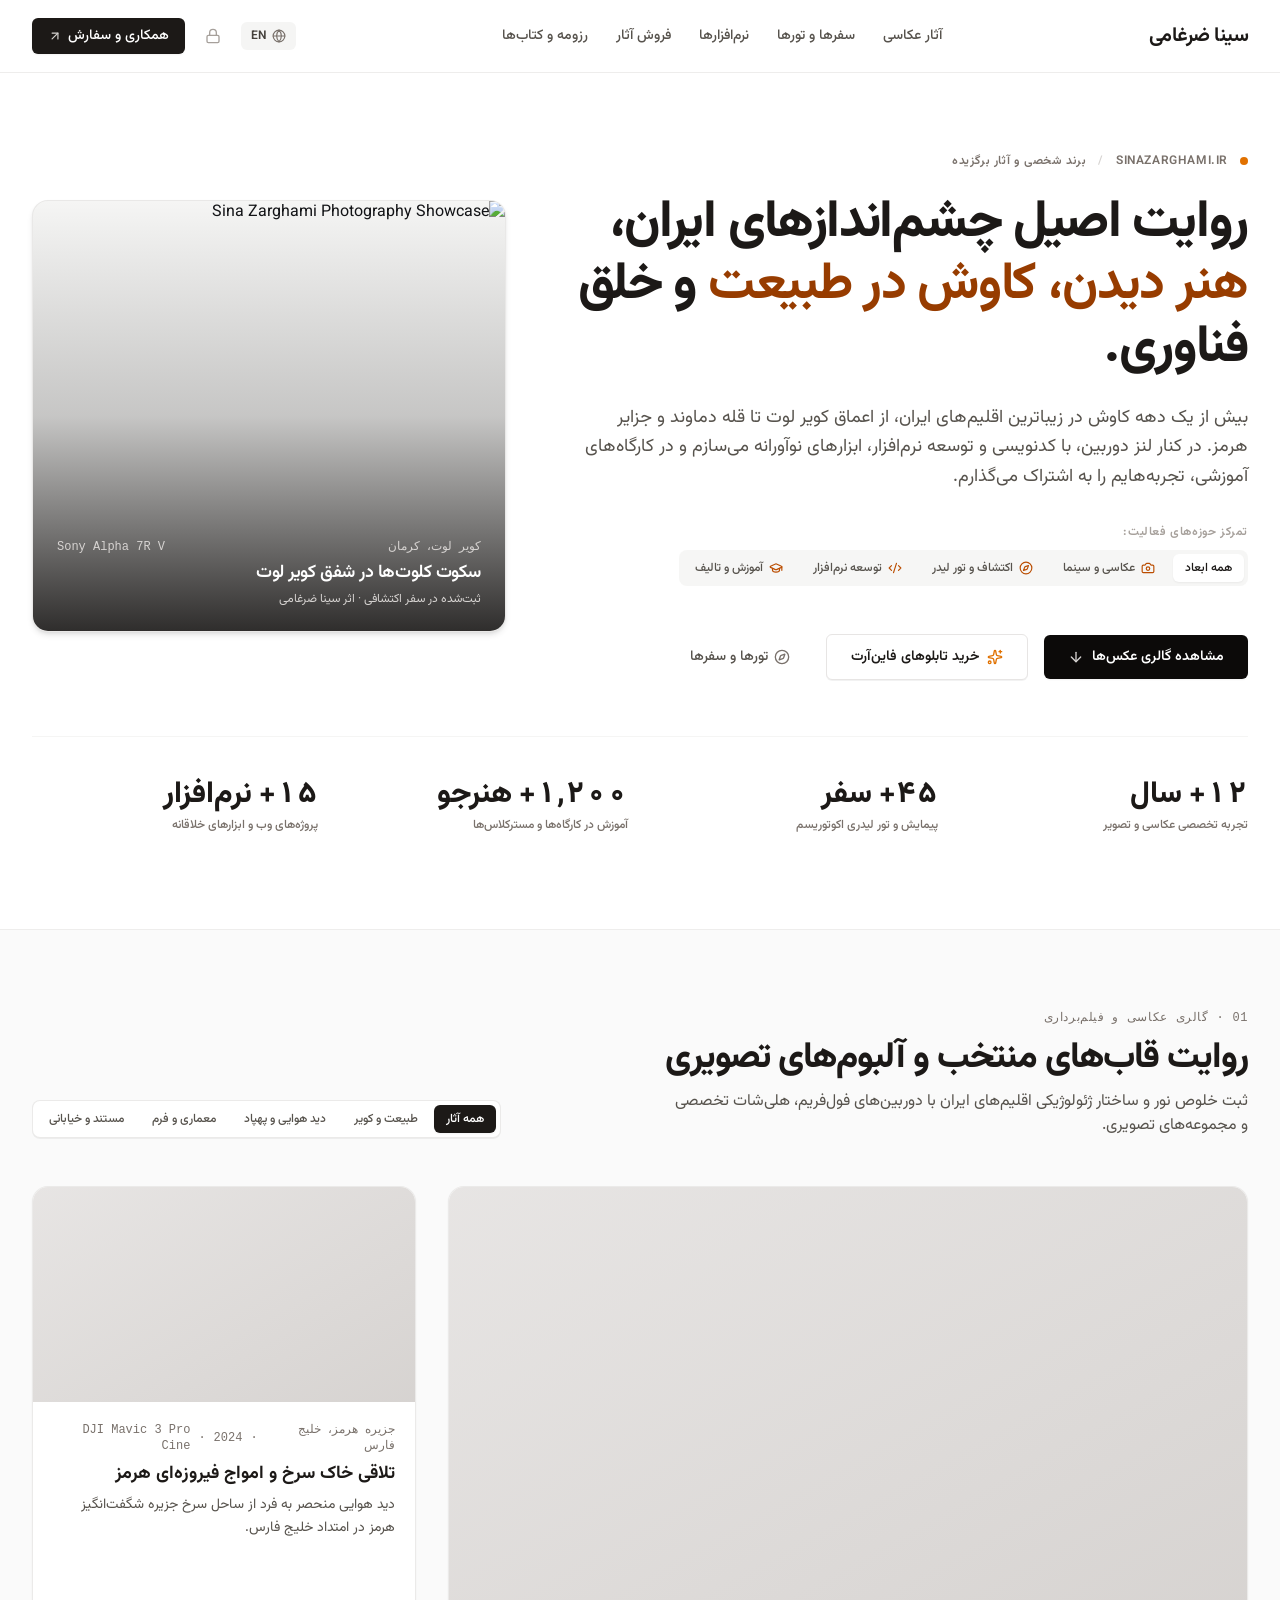
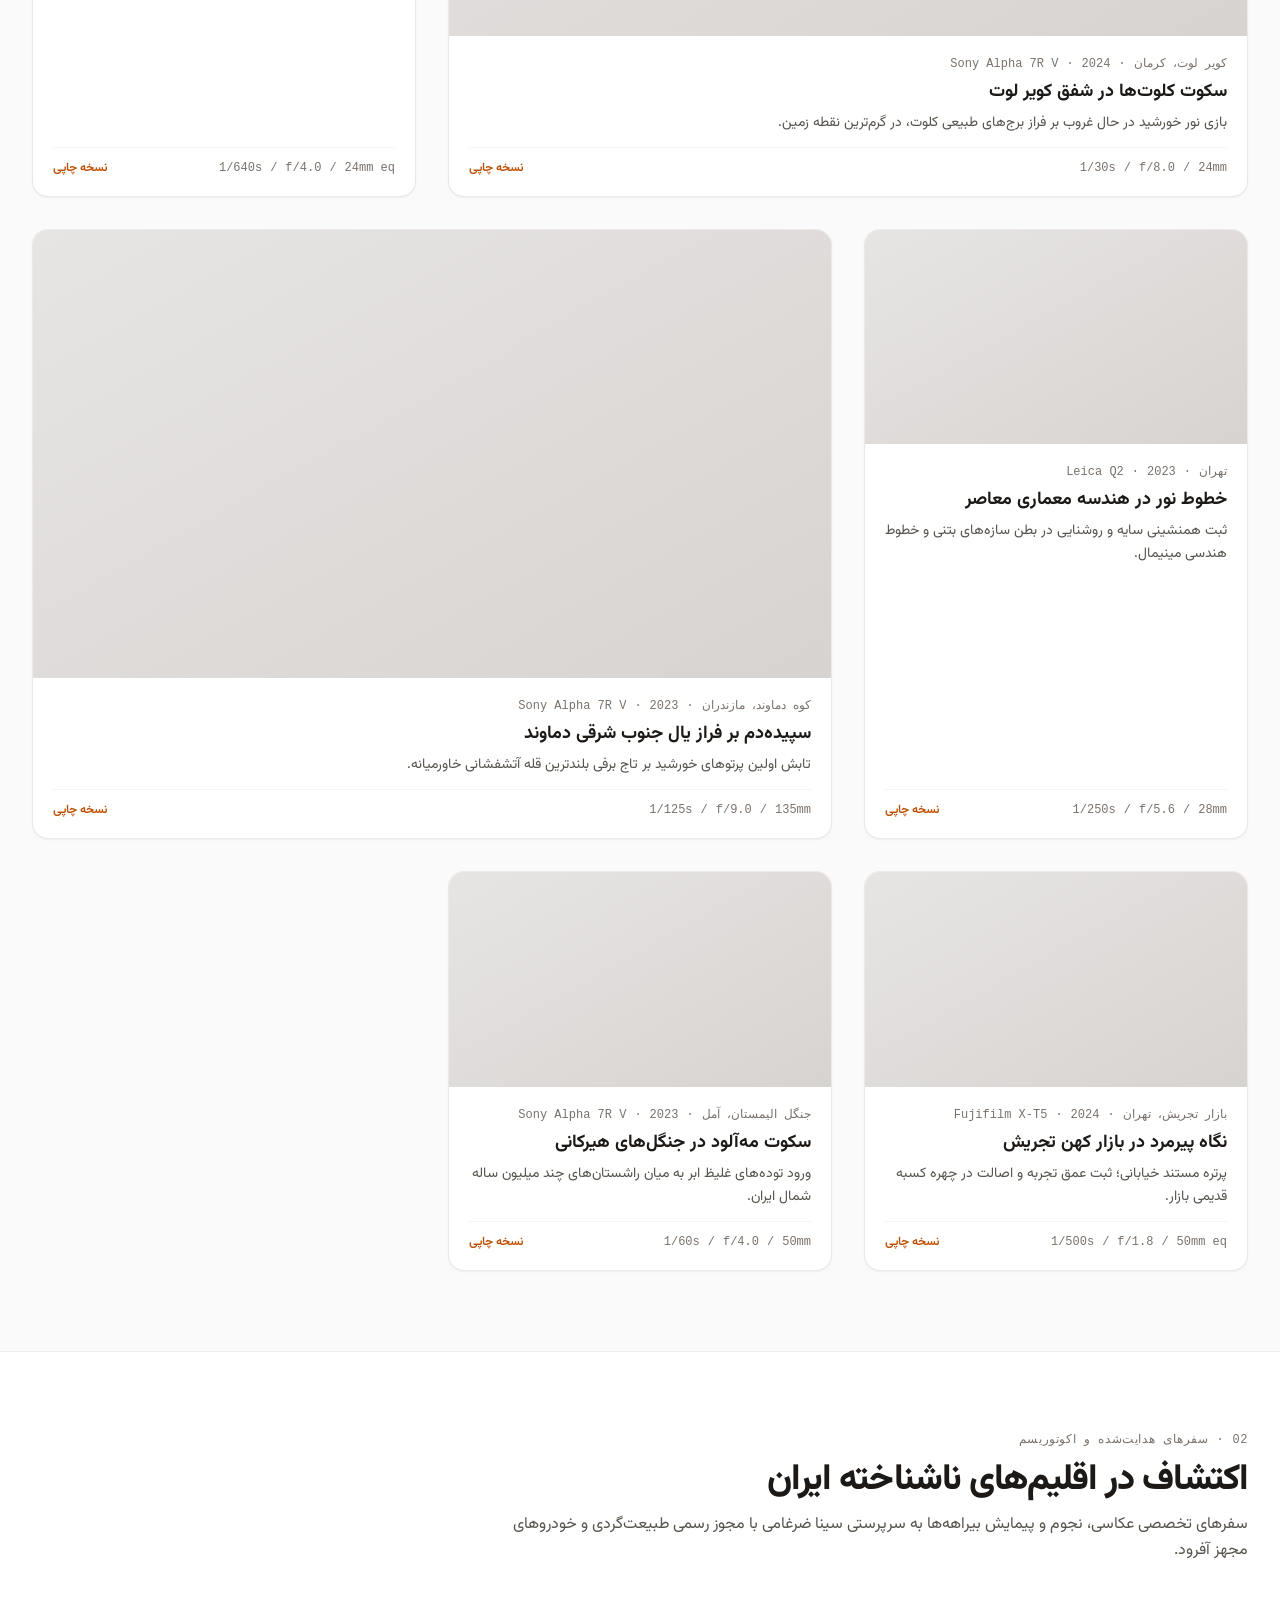
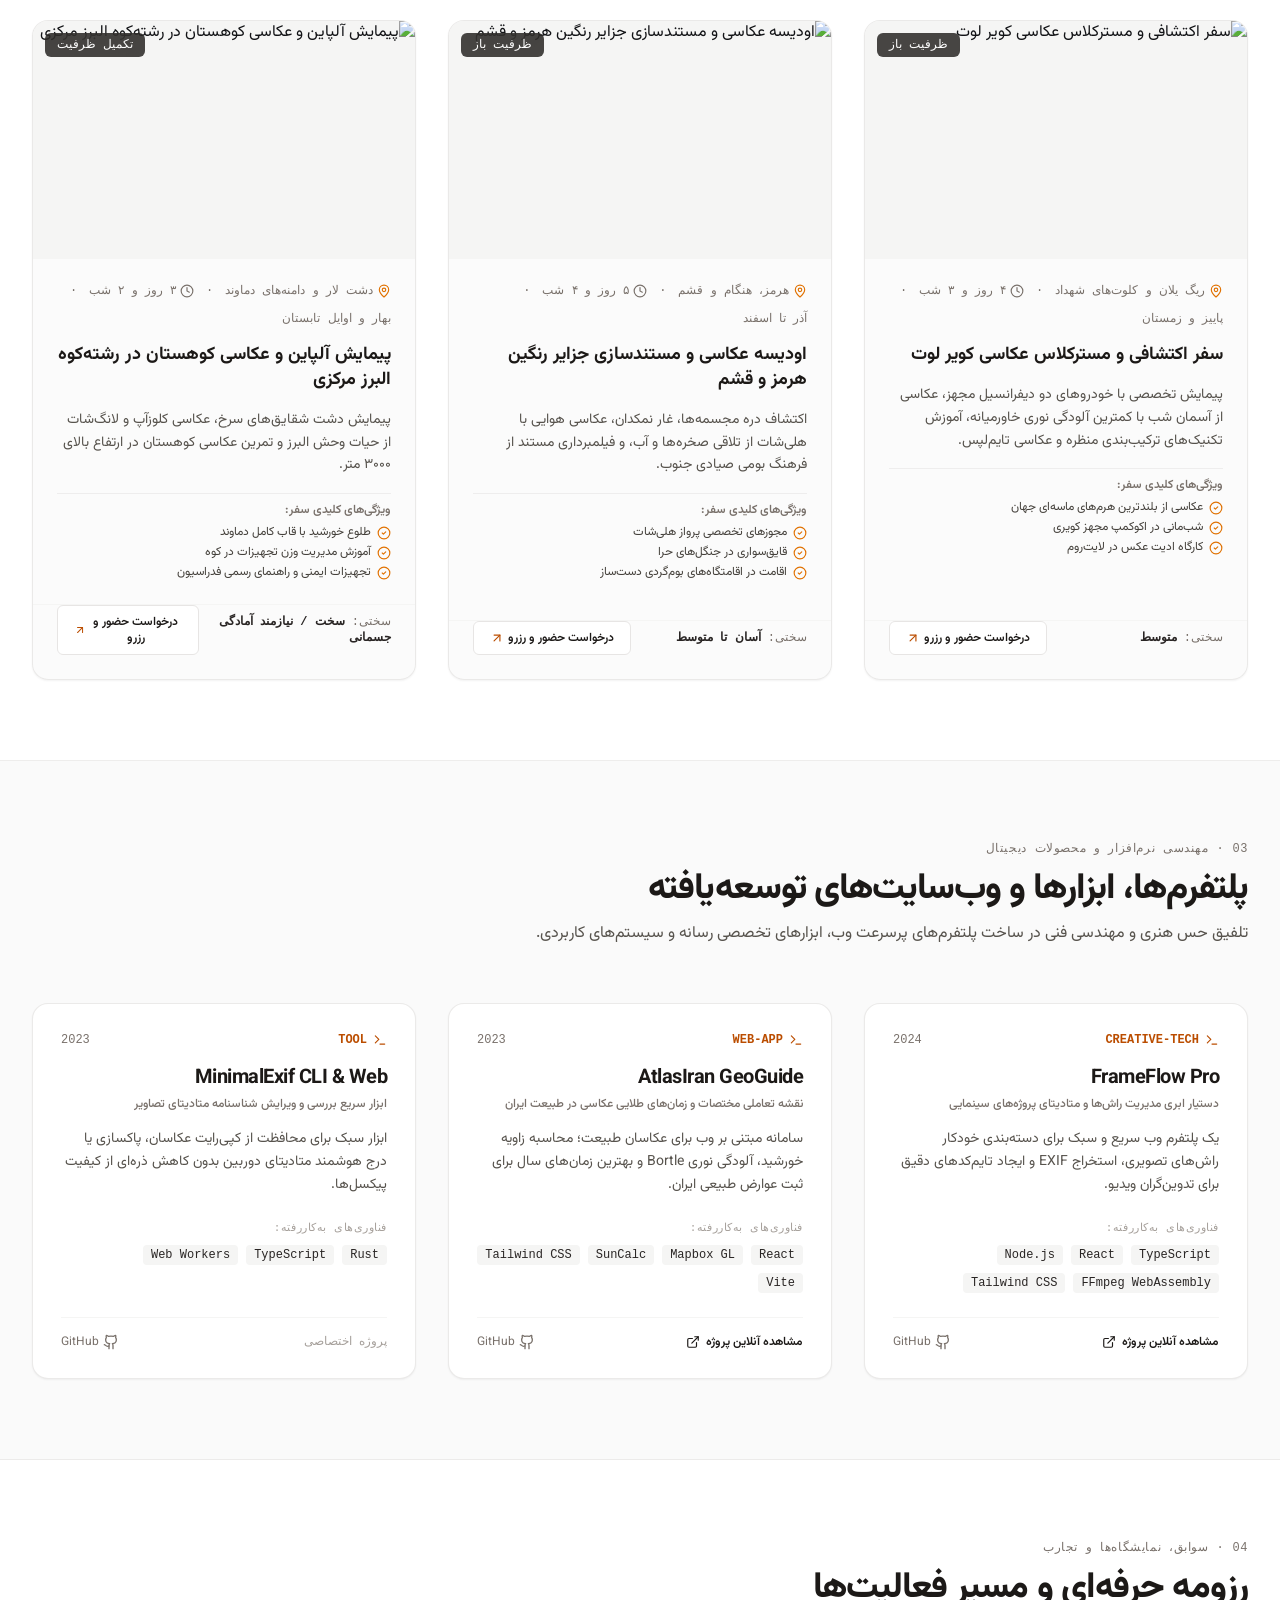
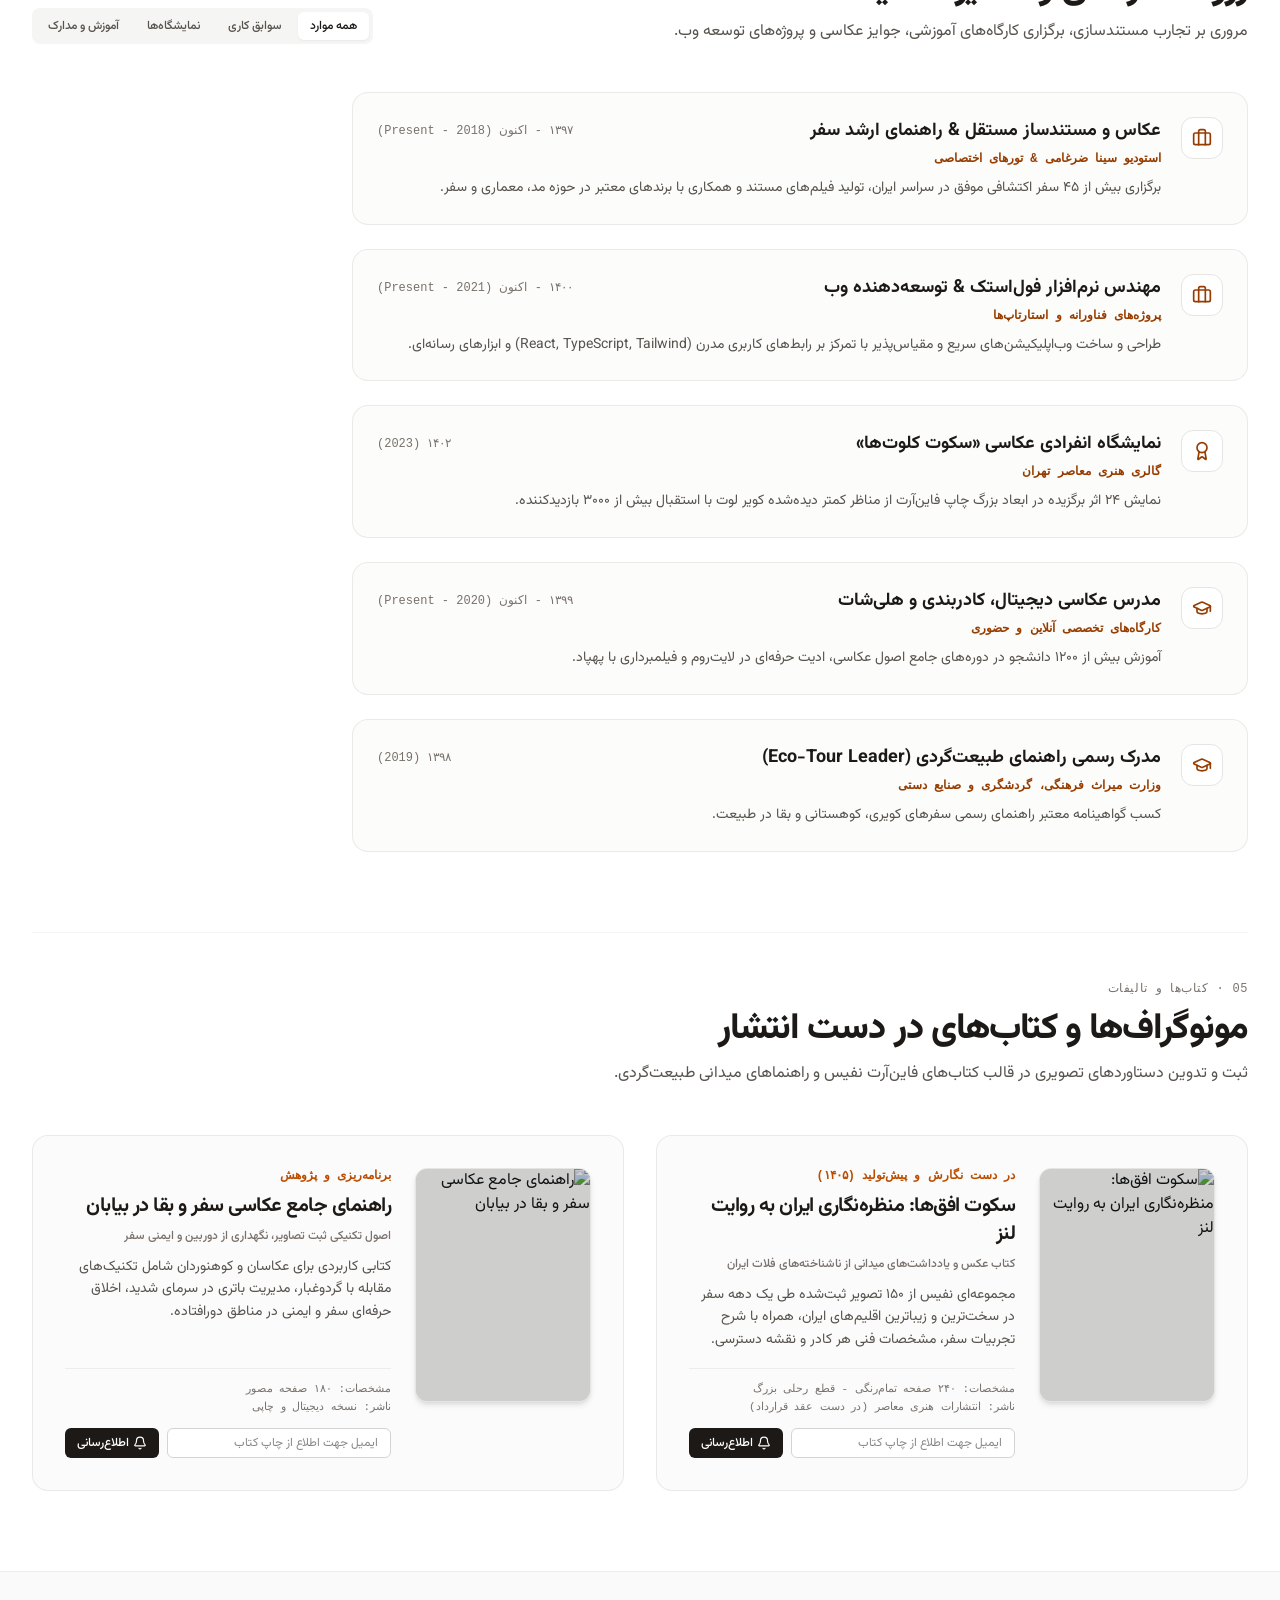
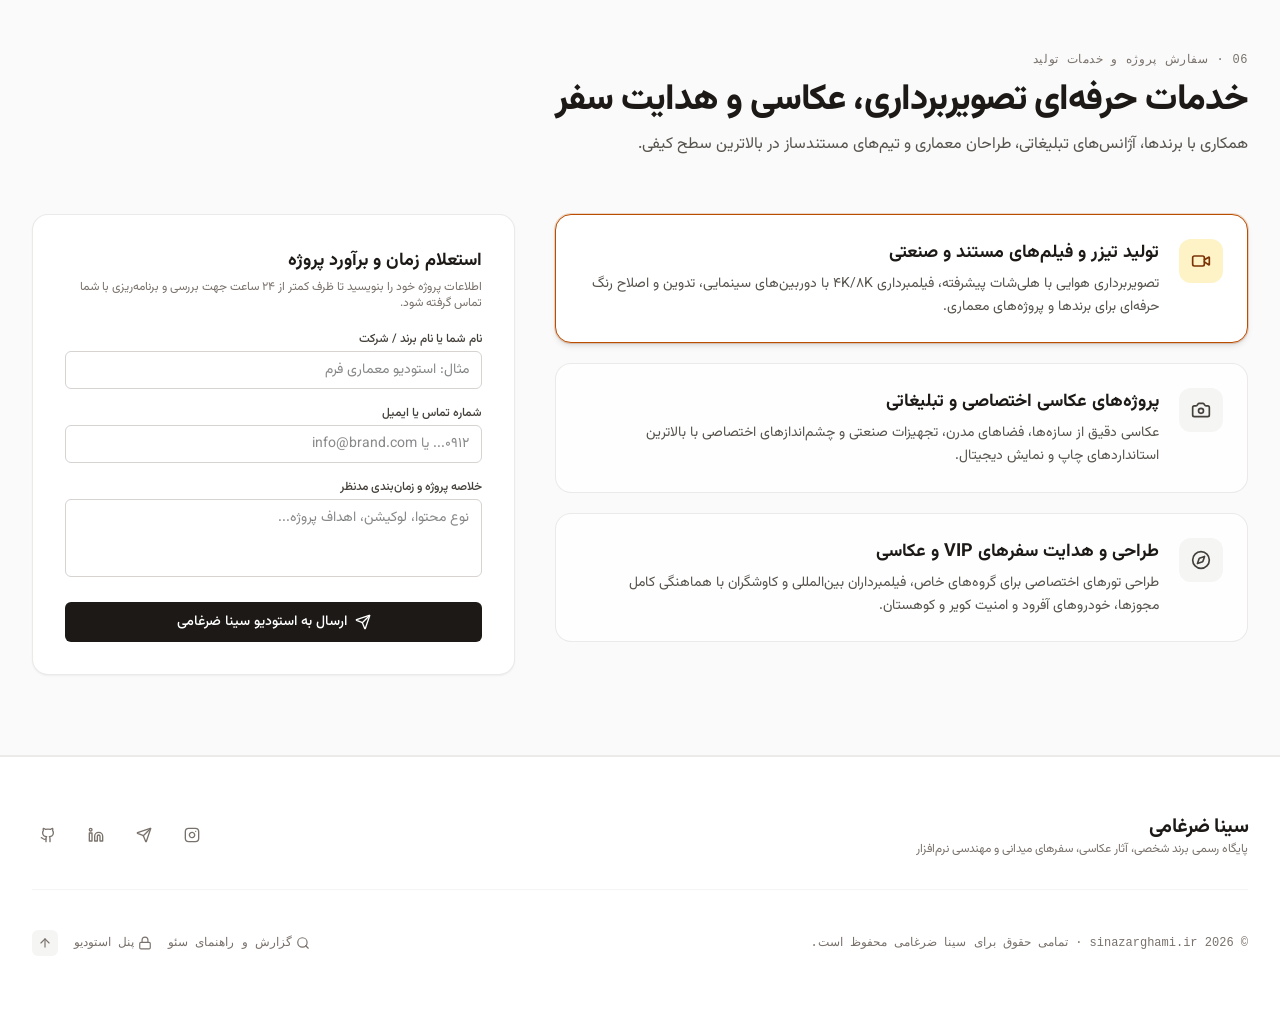
==== commit 651ea7c4: "Deploy session auth, Telegram bot alerts, and batch album gallery" ====
--- a/index.html
+++ b/index.html
@@ -64,8 +64,8 @@
       ]
     }
     </script>
-    <script type="module" crossorigin src="/assets/index--lCf8KRn.js"></script>
-    <link rel="stylesheet" crossorigin href="/assets/index-2ETr0l5X.css">
+    <script type="module" crossorigin src="/assets/index-BaFIks_9.js"></script>
+    <link rel="stylesheet" crossorigin href="/assets/index-D6wob5mD.css">
   </head>
   <body class="bg-[#FCFCFD] text-[#121316] antialiased selection:bg-amber-100 selection:text-amber-900">
     <div id="root"></div>
--- a/assets/index-D6wob5mD.css
+++ b/assets/index-D6wob5mD.css
@@ -0,0 +1,2 @@
+/*! tailwindcss v4.3.3 | MIT License | https://tailwindcss.com */
+@layer properties{@supports (((-webkit-hyphens:none)) and (not (margin-trim:inline))) or ((-moz-orient:inline) and (not (color:rgb(from red r g b)))){*,:before,:after,::backdrop{--tw-scale-x:1;--tw-scale-y:1;--tw-scale-z:1;--tw-space-y-reverse:0;--tw-border-style:solid;--tw-gradient-position:initial;--tw-gradient-from:#0000;--tw-gradient-via:#0000;--tw-gradient-to:#0000;--tw-gradient-stops:initial;--tw-gradient-via-stops:initial;--tw-gradient-from-position:0%;--tw-gradient-via-position:50%;--tw-gradient-to-position:100%;--tw-leading:initial;--tw-font-weight:initial;--tw-tracking:initial;--tw-ordinal:initial;--tw-slashed-zero:initial;--tw-numeric-figure:initial;--tw-numeric-spacing:initial;--tw-numeric-fraction:initial;--tw-shadow:0 0 #0000;--tw-shadow-color:initial;--tw-shadow-alpha:100%;--tw-inset-shadow:0 0 #0000;--tw-inset-shadow-color:initial;--tw-inset-shadow-alpha:100%;--tw-ring-color:initial;--tw-ring-shadow:0 0 #0000;--tw-inset-ring-color:initial;--tw-inset-ring-shadow:0 0 #0000;--tw-ring-inset:initial;--tw-ring-offset-width:0px;--tw-ring-offset-color:#fff;--tw-ring-offset-shadow:0 0 #0000;--tw-backdrop-blur:initial;--tw-backdrop-brightness:initial;--tw-backdrop-contrast:initial;--tw-backdrop-grayscale:initial;--tw-backdrop-hue-rotate:initial;--tw-backdrop-invert:initial;--tw-backdrop-opacity:initial;--tw-backdrop-saturate:initial;--tw-backdrop-sepia:initial;--tw-duration:initial;--tw-content:""}}}@layer theme{:root,:host{--font-sans:-apple-system, BlinkMacSystemFont, "Segoe UI", Roboto, "Helvetica Neue", "Noto Sans", Arial, sans-serif, "Apple Color Emoji", "Segoe UI Emoji", "Segoe UI Symbol", "Noto Color Emoji";--font-mono:ui-monospace, SFMono-Regular, Menlo, Monaco, Consolas, "Liberation Mono", "Courier New", monospace;--color-red-50:oklch(97.1% .013 17.38);--color-red-300:oklch(80.8% .114 19.571);--color-red-500:oklch(63.7% .237 25.331);--color-red-600:oklch(57.7% .245 27.325);--color-red-900:oklch(39.6% .141 25.723);--color-amber-50:oklch(98.7% .022 95.277);--color-amber-100:oklch(96.2% .059 95.617);--color-amber-200:oklch(92.4% .12 95.746);--color-amber-300:oklch(87.9% .169 91.605);--color-amber-400:oklch(82.8% .189 84.429);--color-amber-500:oklch(76.9% .188 70.08);--color-amber-600:oklch(66.6% .179 58.318);--color-amber-700:oklch(55.5% .163 48.998);--color-amber-800:oklch(47.3% .137 46.201);--color-amber-900:oklch(41.4% .112 45.904);--color-amber-950:oklch(27.9% .077 45.635);--color-emerald-50:oklch(97.9% .021 166.113);--color-emerald-100:oklch(95% .052 163.051);--color-emerald-200:oklch(90.5% .093 164.15);--color-emerald-300:oklch(84.5% .143 164.978);--color-emerald-600:oklch(59.6% .145 163.225);--color-emerald-700:oklch(50.8% .118 165.612);--color-emerald-800:oklch(43.2% .095 166.913);--color-emerald-900:oklch(37.8% .077 168.94);--color-emerald-950:oklch(26.2% .051 172.552);--color-stone-50:oklch(98.5% .001 106.423);--color-stone-100:oklch(97% .001 106.424);--color-stone-200:oklch(92.3% .003 48.717);--color-stone-300:oklch(86.9% .005 56.366);--color-stone-400:oklch(70.9% .01 56.259);--color-stone-500:oklch(55.3% .013 58.071);--color-stone-600:oklch(44.4% .011 73.639);--color-stone-700:oklch(37.4% .01 67.558);--color-stone-800:oklch(26.8% .007 34.298);--color-stone-900:oklch(21.6% .006 56.043);--color-stone-950:oklch(14.7% .004 49.25);--color-black:#000;--color-white:#fff;--spacing:.25rem;--container-md:28rem;--container-lg:32rem;--container-xl:36rem;--container-2xl:42rem;--container-3xl:48rem;--container-4xl:56rem;--container-5xl:64rem;--container-7xl:80rem;--text-xs:.75rem;--text-xs--line-height:calc(1 / .75);--text-sm:.875rem;--text-sm--line-height:calc(1.25 / .875);--text-base:1rem;--text-base--line-height:calc(1.5 / 1);--text-lg:1.125rem;--text-lg--line-height:calc(1.75 / 1.125);--text-xl:1.25rem;--text-xl--line-height:calc(1.75 / 1.25);--text-2xl:1.5rem;--text-2xl--line-height:calc(2 / 1.5);--text-3xl:1.875rem;--text-3xl--line-height:calc(2.25 / 1.875);--text-4xl:2.25rem;--text-4xl--line-height:calc(2.5 / 2.25);--text-5xl:3rem;--text-5xl--line-height:1;--font-weight-normal:400;--font-weight-medium:500;--font-weight-semibold:600;--font-weight-bold:700;--font-weight-extrabold:800;--tracking-tight:-.025em;--tracking-wider:.05em;--leading-snug:1.375;--leading-relaxed:1.625;--radius-md:.375rem;--radius-lg:.5rem;--radius-xl:.75rem;--radius-2xl:1rem;--blur-xs:4px;--blur-md:12px;--default-transition-duration:.15s;--default-transition-timing-function:cubic-bezier(.4, 0, .2, 1);--default-font-family:var(--font-sans);--default-mono-font-family:var(--font-mono)}}@layer base{*,:after,:before,::backdrop{box-sizing:border-box;border:0 solid;margin:0;padding:0}::file-selector-button{box-sizing:border-box;border:0 solid;margin:0;padding:0}html,:host{-webkit-text-size-adjust:100%;tab-size:4;line-height:1.5;font-family:var(--default-font-family,-apple-system, BlinkMacSystemFont, "Segoe UI", Roboto, "Helvetica Neue", "Noto Sans", Arial, sans-serif, "Apple Color Emoji", "Segoe UI Emoji", "Segoe UI Symbol", "Noto Color Emoji");font-feature-settings:var(--default-font-feature-settings,normal);font-variation-settings:var(--default-font-variation-settings,normal);-webkit-tap-highlight-color:transparent}hr{height:0;color:inherit;border-top-width:1px}abbr:where([title]){-webkit-text-decoration:underline dotted;text-decoration:underline dotted}h1,h2,h3,h4,h5,h6{font-size:inherit;font-weight:inherit}a{color:inherit;-webkit-text-decoration:inherit;-webkit-text-decoration:inherit;-webkit-text-decoration:inherit;-webkit-text-decoration:inherit;text-decoration:inherit}b,strong{font-weight:bolder}code,kbd,samp,pre{font-family:var(--default-mono-font-family,ui-monospace, SFMono-Regular, Menlo, Monaco, Consolas, "Liberation Mono", "Courier New", monospace);font-feature-settings:var(--default-mono-font-feature-settings,normal);font-variation-settings:var(--default-mono-font-variation-settings,normal);font-size:1em}small{font-size:80%}sub,sup{vertical-align:baseline;font-size:75%;line-height:0;position:relative}sub{bottom:-.25em}sup{top:-.5em}table{text-indent:0;border-color:inherit;border-collapse:collapse}:-moz-focusring:where(:not(iframe)){outline:auto}progress{vertical-align:baseline}summary{display:list-item}ol,ul,menu{list-style:none}img,svg,video,canvas,audio,iframe,embed,object{vertical-align:middle;display:block}img,video{max-width:100%;height:auto}button,input,select,optgroup,textarea{font:inherit;font-feature-settings:inherit;font-variation-settings:inherit;letter-spacing:inherit;color:inherit;opacity:1;background-color:#0000;border-radius:0}::file-selector-button{font:inherit;font-feature-settings:inherit;font-variation-settings:inherit;letter-spacing:inherit;color:inherit;opacity:1;background-color:#0000;border-radius:0}:where(select:is([multiple],[size])) optgroup{font-weight:bolder}:where(select:is([multiple],[size])) optgroup option{padding-inline-start:20px}::file-selector-button{margin-inline-end:4px}::placeholder{opacity:1}@supports (not ((-webkit-appearance:-apple-pay-button))) or (contain-intrinsic-size:1px){::placeholder{color:currentColor}@supports (color:color-mix(in lab, red, red)){::placeholder{color:color-mix(in oklab, currentcolor 50%, transparent)}}}textarea{resize:vertical}::-webkit-search-decoration{-webkit-appearance:none}::-webkit-date-and-time-value{min-height:1lh;text-align:inherit}::-webkit-datetime-edit{display:inline-flex}::-webkit-datetime-edit-fields-wrapper{padding:0}::-webkit-datetime-edit{padding-block:0}::-webkit-datetime-edit-year-field{padding-block:0}::-webkit-datetime-edit-month-field{padding-block:0}::-webkit-datetime-edit-day-field{padding-block:0}::-webkit-datetime-edit-hour-field{padding-block:0}::-webkit-datetime-edit-minute-field{padding-block:0}::-webkit-datetime-edit-second-field{padding-block:0}::-webkit-datetime-edit-millisecond-field{padding-block:0}::-webkit-datetime-edit-meridiem-field{padding-block:0}::-webkit-calendar-picker-indicator{line-height:1}:-moz-ui-invalid{box-shadow:none}button,input:where([type=button],[type=reset],[type=submit]){appearance:button}::file-selector-button{appearance:button}::-webkit-inner-spin-button{height:auto}::-webkit-outer-spin-button{height:auto}[hidden]:where(:not([hidden=until-found])){display:none!important}:root{--font-fa:"Vazirmatn", -apple-system, BlinkMacSystemFont, "Segoe UI", Roboto, sans-serif;--font-en:"Plus Jakarta Sans", -apple-system, BlinkMacSystemFont, "Segoe UI", Roboto, sans-serif}html{scroll-behavior:smooth;text-rendering:optimizelegibility;-webkit-font-smoothing:antialiased;-moz-osx-font-smoothing:grayscale}html[dir=rtl] body{font-family:var(--font-fa)}html[dir=ltr] body{font-family:var(--font-en)}}@layer components;@layer utilities{.pointer-events-none{pointer-events:none}.absolute{position:absolute}.fixed{position:fixed}.relative{position:relative}.sticky{position:sticky}.inset-0{inset:0}.inset-x-0{inset-inline:0}.top-0{top:0}.top-3{top:calc(var(--spacing) * 3)}.top-4{top:calc(var(--spacing) * 4)}.right-3{right:calc(var(--spacing) * 3)}.right-4{right:calc(var(--spacing) * 4)}.bottom-0{bottom:0}.left-3{left:calc(var(--spacing) * 3)}.z-20{z-index:20}.z-40{z-index:40}.z-50{z-index:50}.col-span-1{grid-column:span 1/span 1}.mx-auto{margin-inline:auto}.my-auto{margin-block:auto}.mt-0\.5{margin-top:calc(var(--spacing) * .5)}.mt-1{margin-top:var(--spacing)}.mt-2{margin-top:calc(var(--spacing) * 2)}.mt-14{margin-top:calc(var(--spacing) * 14)}.mb-1{margin-bottom:var(--spacing)}.mb-2{margin-bottom:calc(var(--spacing) * 2)}.mb-2\.5{margin-bottom:calc(var(--spacing) * 2.5)}.mb-12{margin-bottom:calc(var(--spacing) * 12)}.mb-14{margin-bottom:calc(var(--spacing) * 14)}.line-clamp-1{-webkit-line-clamp:1;-webkit-box-orient:vertical;display:-webkit-box;overflow:hidden}.line-clamp-2{-webkit-line-clamp:2;-webkit-box-orient:vertical;display:-webkit-box;overflow:hidden}.line-clamp-3{-webkit-line-clamp:3;-webkit-box-orient:vertical;display:-webkit-box;overflow:hidden}.block{display:block}.contents{display:contents}.flex{display:flex}.grid{display:grid}.hidden{display:none}.inline-block{display:inline-block}.inline-flex{display:inline-flex}.aspect-3\/4{aspect-ratio:3/4}.aspect-4\/3{aspect-ratio:4/3}.aspect-16\/10{aspect-ratio:16/10}.aspect-square{aspect-ratio:1}.h-2{height:calc(var(--spacing) * 2)}.h-3{height:calc(var(--spacing) * 3)}.h-3\.5{height:calc(var(--spacing) * 3.5)}.h-4{height:calc(var(--spacing) * 4)}.h-5{height:calc(var(--spacing) * 5)}.h-7{height:calc(var(--spacing) * 7)}.h-8{height:calc(var(--spacing) * 8)}.h-10{height:calc(var(--spacing) * 10)}.h-14{height:calc(var(--spacing) * 14)}.h-16{height:calc(var(--spacing) * 16)}.h-18{height:calc(var(--spacing) * 18)}.h-84{height:calc(var(--spacing) * 84)}.h-full{height:100%}.max-h-36{max-height:calc(var(--spacing) * 36)}.max-h-52{max-height:calc(var(--spacing) * 52)}.max-h-\[70vh\]{max-height:70vh}.max-h-\[90vh\]{max-height:90vh}.max-h-\[92vh\]{max-height:92vh}.max-h-\[94vh\]{max-height:94vh}.min-h-\[340px\]{min-height:340px}.min-h-screen{min-height:100vh}.w-2{width:calc(var(--spacing) * 2)}.w-3{width:calc(var(--spacing) * 3)}.w-3\.5{width:calc(var(--spacing) * 3.5)}.w-4{width:calc(var(--spacing) * 4)}.w-5{width:calc(var(--spacing) * 5)}.w-7{width:calc(var(--spacing) * 7)}.w-8{width:calc(var(--spacing) * 8)}.w-12{width:calc(var(--spacing) * 12)}.w-14{width:calc(var(--spacing) * 14)}.w-16{width:calc(var(--spacing) * 16)}.w-auto{width:auto}.w-full{width:100%}.max-w-2xl{max-width:var(--container-2xl)}.max-w-3xl{max-width:var(--container-3xl)}.max-w-4xl{max-width:var(--container-4xl)}.max-w-5xl{max-width:var(--container-5xl)}.max-w-7xl{max-width:var(--container-7xl)}.max-w-fit{max-width:fit-content}.max-w-full{max-width:100%}.max-w-lg{max-width:var(--container-lg)}.max-w-md{max-width:var(--container-md)}.max-w-xl{max-width:var(--container-xl)}.flex-1{flex:1}.shrink-0{flex-shrink:0}.scale-105{--tw-scale-x:105%;--tw-scale-y:105%;--tw-scale-z:105%;scale:var(--tw-scale-x) var(--tw-scale-y)}.cursor-pointer{cursor:pointer}.resize-none{resize:none}.grid-cols-1{grid-template-columns:repeat(1,minmax(0,1fr))}.grid-cols-2{grid-template-columns:repeat(2,minmax(0,1fr))}.grid-cols-3{grid-template-columns:repeat(3,minmax(0,1fr))}.grid-cols-4{grid-template-columns:repeat(4,minmax(0,1fr))}.flex-col{flex-direction:column}.flex-wrap{flex-wrap:wrap}.items-center{align-items:center}.items-start{align-items:flex-start}.items-stretch{align-items:stretch}.justify-between{justify-content:space-between}.justify-center{justify-content:center}.justify-end{justify-content:flex-end}.gap-1{gap:var(--spacing)}.gap-1\.5{gap:calc(var(--spacing) * 1.5)}.gap-2{gap:calc(var(--spacing) * 2)}.gap-2\.5{gap:calc(var(--spacing) * 2.5)}.gap-3{gap:calc(var(--spacing) * 3)}.gap-4{gap:calc(var(--spacing) * 4)}.gap-5{gap:calc(var(--spacing) * 5)}.gap-6{gap:calc(var(--spacing) * 6)}.gap-7{gap:calc(var(--spacing) * 7)}.gap-8{gap:calc(var(--spacing) * 8)}.gap-10{gap:calc(var(--spacing) * 10)}:where(.space-y-0\.5>:not(:last-child)){--tw-space-y-reverse:0;margin-block-start:calc(calc(var(--spacing) * .5) * var(--tw-space-y-reverse));margin-block-end:calc(calc(var(--spacing) * .5) * calc(1 - var(--tw-space-y-reverse)))}:where(.space-y-1>:not(:last-child)){--tw-space-y-reverse:0;margin-block-start:calc(var(--spacing) * var(--tw-space-y-reverse));margin-block-end:calc(var(--spacing) * calc(1 - var(--tw-space-y-reverse)))}:where(.space-y-1\.5>:not(:last-child)){--tw-space-y-reverse:0;margin-block-start:calc(calc(var(--spacing) * 1.5) * var(--tw-space-y-reverse));margin-block-end:calc(calc(var(--spacing) * 1.5) * calc(1 - var(--tw-space-y-reverse)))}:where(.space-y-2>:not(:last-child)){--tw-space-y-reverse:0;margin-block-start:calc(calc(var(--spacing) * 2) * var(--tw-space-y-reverse));margin-block-end:calc(calc(var(--spacing) * 2) * calc(1 - var(--tw-space-y-reverse)))}:where(.space-y-2\.5>:not(:last-child)){--tw-space-y-reverse:0;margin-block-start:calc(calc(var(--spacing) * 2.5) * var(--tw-space-y-reverse));margin-block-end:calc(calc(var(--spacing) * 2.5) * calc(1 - var(--tw-space-y-reverse)))}:where(.space-y-3>:not(:last-child)){--tw-space-y-reverse:0;margin-block-start:calc(calc(var(--spacing) * 3) * var(--tw-space-y-reverse));margin-block-end:calc(calc(var(--spacing) * 3) * calc(1 - var(--tw-space-y-reverse)))}:where(.space-y-4>:not(:last-child)){--tw-space-y-reverse:0;margin-block-start:calc(calc(var(--spacing) * 4) * var(--tw-space-y-reverse));margin-block-end:calc(calc(var(--spacing) * 4) * calc(1 - var(--tw-space-y-reverse)))}:where(.space-y-5>:not(:last-child)){--tw-space-y-reverse:0;margin-block-start:calc(calc(var(--spacing) * 5) * var(--tw-space-y-reverse));margin-block-end:calc(calc(var(--spacing) * 5) * calc(1 - var(--tw-space-y-reverse)))}:where(.space-y-6>:not(:last-child)){--tw-space-y-reverse:0;margin-block-start:calc(calc(var(--spacing) * 6) * var(--tw-space-y-reverse));margin-block-end:calc(calc(var(--spacing) * 6) * calc(1 - var(--tw-space-y-reverse)))}:where(.space-y-8>:not(:last-child)){--tw-space-y-reverse:0;margin-block-start:calc(calc(var(--spacing) * 8) * var(--tw-space-y-reverse));margin-block-end:calc(calc(var(--spacing) * 8) * calc(1 - var(--tw-space-y-reverse)))}:where(.space-y-10>:not(:last-child)){--tw-space-y-reverse:0;margin-block-start:calc(calc(var(--spacing) * 10) * var(--tw-space-y-reverse));margin-block-end:calc(calc(var(--spacing) * 10) * calc(1 - var(--tw-space-y-reverse)))}:where(.space-y-20>:not(:last-child)){--tw-space-y-reverse:0;margin-block-start:calc(calc(var(--spacing) * 20) * var(--tw-space-y-reverse));margin-block-end:calc(calc(var(--spacing) * 20) * calc(1 - var(--tw-space-y-reverse)))}.overflow-hidden{overflow:hidden}.overflow-x-auto{overflow-x:auto}.overflow-y-auto{overflow-y:auto}.rounded{border-radius:.25rem}.rounded-2xl{border-radius:var(--radius-2xl)}.rounded-full{border-radius:2147483647px}.rounded-lg{border-radius:var(--radius-lg)}.rounded-md{border-radius:var(--radius-md)}.rounded-xl{border-radius:var(--radius-xl)}.border{border-style:var(--tw-border-style);border-width:1px}.border-2{border-style:var(--tw-border-style);border-width:2px}.border-t{border-top-style:var(--tw-border-style);border-top-width:1px}.border-b{border-bottom-style:var(--tw-border-style);border-bottom-width:1px}.border-b-2{border-bottom-style:var(--tw-border-style);border-bottom-width:2px}.border-dashed{--tw-border-style:dashed;border-style:dashed}.border-amber-200{border-color:var(--color-amber-200)}.border-amber-200\/80{border-color:#fee685cc}@supports (color:color-mix(in lab, red, red)){.border-amber-200\/80{border-color:color-mix(in oklab, var(--color-amber-200) 80%, transparent)}}.border-amber-300{border-color:var(--color-amber-300)}.border-amber-500{border-color:var(--color-amber-500)}.border-amber-700{border-color:var(--color-amber-700)}.border-emerald-200{border-color:var(--color-emerald-200)}.border-emerald-200\/80{border-color:#a4f4cfcc}@supports (color:color-mix(in lab, red, red)){.border-emerald-200\/80{border-color:color-mix(in oklab, var(--color-emerald-200) 80%, transparent)}}.border-emerald-300{border-color:var(--color-emerald-300)}.border-red-300{border-color:var(--color-red-300)}.border-red-500{border-color:var(--color-red-500)}.border-stone-100{border-color:var(--color-stone-100)}.border-stone-200{border-color:var(--color-stone-200)}.border-stone-200\/60{border-color:#e7e5e499}@supports (color:color-mix(in lab, red, red)){.border-stone-200\/60{border-color:color-mix(in oklab, var(--color-stone-200) 60%, transparent)}}.border-stone-200\/70{border-color:#e7e5e4b3}@supports (color:color-mix(in lab, red, red)){.border-stone-200\/70{border-color:color-mix(in oklab, var(--color-stone-200) 70%, transparent)}}.border-stone-200\/80{border-color:#e7e5e4cc}@supports (color:color-mix(in lab, red, red)){.border-stone-200\/80{border-color:color-mix(in oklab, var(--color-stone-200) 80%, transparent)}}.border-stone-300{border-color:var(--color-stone-300)}.border-stone-800{border-color:var(--color-stone-800)}.border-transparent{border-color:#0000}.bg-\[\#FCFCFD\]{background-color:#fcfcfd}.bg-amber-50{background-color:var(--color-amber-50)}.bg-amber-50\/40{background-color:#fffbeb66}@supports (color:color-mix(in lab, red, red)){.bg-amber-50\/40{background-color:color-mix(in oklab, var(--color-amber-50) 40%, transparent)}}.bg-amber-50\/50{background-color:#fffbeb80}@supports (color:color-mix(in lab, red, red)){.bg-amber-50\/50{background-color:color-mix(in oklab, var(--color-amber-50) 50%, transparent)}}.bg-amber-100{background-color:var(--color-amber-100)}.bg-amber-600{background-color:var(--color-amber-600)}.bg-amber-700{background-color:var(--color-amber-700)}.bg-black{background-color:var(--color-black)}.bg-emerald-50{background-color:var(--color-emerald-50)}.bg-emerald-100{background-color:var(--color-emerald-100)}.bg-emerald-700{background-color:var(--color-emerald-700)}.bg-red-50{background-color:var(--color-red-50)}.bg-stone-50{background-color:var(--color-stone-50)}.bg-stone-50\/60{background-color:#fafaf999}@supports (color:color-mix(in lab, red, red)){.bg-stone-50\/60{background-color:color-mix(in oklab, var(--color-stone-50) 60%, transparent)}}.bg-stone-50\/70{background-color:#fafaf9b3}@supports (color:color-mix(in lab, red, red)){.bg-stone-50\/70{background-color:color-mix(in oklab, var(--color-stone-50) 70%, transparent)}}.bg-stone-100{background-color:var(--color-stone-100)}.bg-stone-100\/90{background-color:#f5f5f4e6}@supports (color:color-mix(in lab, red, red)){.bg-stone-100\/90{background-color:color-mix(in oklab, var(--color-stone-100) 90%, transparent)}}.bg-stone-200{background-color:var(--color-stone-200)}.bg-stone-800{background-color:var(--color-stone-800)}.bg-stone-800\/80{background-color:#292524cc}@supports (color:color-mix(in lab, red, red)){.bg-stone-800\/80{background-color:color-mix(in oklab, var(--color-stone-800) 80%, transparent)}}.bg-stone-900{background-color:var(--color-stone-900)}.bg-stone-900\/70{background-color:#1c1917b3}@supports (color:color-mix(in lab, red, red)){.bg-stone-900\/70{background-color:color-mix(in oklab, var(--color-stone-900) 70%, transparent)}}.bg-stone-900\/80{background-color:#1c1917cc}@supports (color:color-mix(in lab, red, red)){.bg-stone-900\/80{background-color:color-mix(in oklab, var(--color-stone-900) 80%, transparent)}}.bg-stone-950{background-color:var(--color-stone-950)}.bg-stone-950\/20{background-color:#0c0a0933}@supports (color:color-mix(in lab, red, red)){.bg-stone-950\/20{background-color:color-mix(in oklab, var(--color-stone-950) 20%, transparent)}}.bg-stone-950\/40{background-color:#0c0a0966}@supports (color:color-mix(in lab, red, red)){.bg-stone-950\/40{background-color:color-mix(in oklab, var(--color-stone-950) 40%, transparent)}}.bg-stone-950\/60{background-color:#0c0a0999}@supports (color:color-mix(in lab, red, red)){.bg-stone-950\/60{background-color:color-mix(in oklab, var(--color-stone-950) 60%, transparent)}}.bg-stone-950\/70{background-color:#0c0a09b3}@supports (color:color-mix(in lab, red, red)){.bg-stone-950\/70{background-color:color-mix(in oklab, var(--color-stone-950) 70%, transparent)}}.bg-stone-950\/80{background-color:#0c0a09cc}@supports (color:color-mix(in lab, red, red)){.bg-stone-950\/80{background-color:color-mix(in oklab, var(--color-stone-950) 80%, transparent)}}.bg-stone-950\/85{background-color:#0c0a09d9}@supports (color:color-mix(in lab, red, red)){.bg-stone-950\/85{background-color:color-mix(in oklab, var(--color-stone-950) 85%, transparent)}}.bg-stone-950\/95{background-color:#0c0a09f2}@supports (color:color-mix(in lab, red, red)){.bg-stone-950\/95{background-color:color-mix(in oklab, var(--color-stone-950) 95%, transparent)}}.bg-white{background-color:var(--color-white)}.bg-white\/80{background-color:#fffc}@supports (color:color-mix(in lab, red, red)){.bg-white\/80{background-color:color-mix(in oklab, var(--color-white) 80%, transparent)}}.bg-white\/85{background-color:#ffffffd9}@supports (color:color-mix(in lab, red, red)){.bg-white\/85{background-color:color-mix(in oklab, var(--color-white) 85%, transparent)}}.bg-white\/90{background-color:#ffffffe6}@supports (color:color-mix(in lab, red, red)){.bg-white\/90{background-color:color-mix(in oklab, var(--color-white) 90%, transparent)}}.bg-gradient-to-br{--tw-gradient-position:to bottom right in oklab;background-image:linear-gradient(var(--tw-gradient-stops))}.bg-gradient-to-t{--tw-gradient-position:to top in oklab;background-image:linear-gradient(var(--tw-gradient-stops))}.from-stone-200{--tw-gradient-from:var(--color-stone-200);--tw-gradient-stops:var(--tw-gradient-via-stops,var(--tw-gradient-position), var(--tw-gradient-from) var(--tw-gradient-from-position), var(--tw-gradient-to) var(--tw-gradient-to-position))}.from-stone-950\/85{--tw-gradient-from:#0c0a09d9}@supports (color:color-mix(in lab, red, red)){.from-stone-950\/85{--tw-gradient-from:color-mix(in oklab, var(--color-stone-950) 85%, transparent)}}.from-stone-950\/85{--tw-gradient-stops:var(--tw-gradient-via-stops,var(--tw-gradient-position), var(--tw-gradient-from) var(--tw-gradient-from-position), var(--tw-gradient-to) var(--tw-gradient-to-position))}.via-stone-950\/20{--tw-gradient-via:#0c0a0933}@supports (color:color-mix(in lab, red, red)){.via-stone-950\/20{--tw-gradient-via:color-mix(in oklab, var(--color-stone-950) 20%, transparent)}}.via-stone-950\/20{--tw-gradient-via-stops:var(--tw-gradient-position), var(--tw-gradient-from) var(--tw-gradient-from-position), var(--tw-gradient-via) var(--tw-gradient-via-position), var(--tw-gradient-to) var(--tw-gradient-to-position);--tw-gradient-stops:var(--tw-gradient-via-stops)}.to-stone-300{--tw-gradient-to:var(--color-stone-300);--tw-gradient-stops:var(--tw-gradient-via-stops,var(--tw-gradient-position), var(--tw-gradient-from) var(--tw-gradient-from-position), var(--tw-gradient-to) var(--tw-gradient-to-position))}.to-transparent{--tw-gradient-to:transparent;--tw-gradient-stops:var(--tw-gradient-via-stops,var(--tw-gradient-position), var(--tw-gradient-from) var(--tw-gradient-from-position), var(--tw-gradient-to) var(--tw-gradient-to-position))}.object-contain{object-fit:contain}.object-cover{object-fit:cover}.p-1{padding:var(--spacing)}.p-1\.5{padding:calc(var(--spacing) * 1.5)}.p-2{padding:calc(var(--spacing) * 2)}.p-2\.5{padding:calc(var(--spacing) * 2.5)}.p-3{padding:calc(var(--spacing) * 3)}.p-3\.5{padding:calc(var(--spacing) * 3.5)}.p-4{padding:calc(var(--spacing) * 4)}.p-5{padding:calc(var(--spacing) * 5)}.p-6{padding:calc(var(--spacing) * 6)}.p-7{padding:calc(var(--spacing) * 7)}.p-8{padding:calc(var(--spacing) * 8)}.px-1{padding-inline:var(--spacing)}.px-1\.5{padding-inline:calc(var(--spacing) * 1.5)}.px-2{padding-inline:calc(var(--spacing) * 2)}.px-2\.5{padding-inline:calc(var(--spacing) * 2.5)}.px-3{padding-inline:calc(var(--spacing) * 3)}.px-3\.5{padding-inline:calc(var(--spacing) * 3.5)}.px-4{padding-inline:calc(var(--spacing) * 4)}.px-5{padding-inline:calc(var(--spacing) * 5)}.px-6{padding-inline:calc(var(--spacing) * 6)}.py-0\.5{padding-block:calc(var(--spacing) * .5)}.py-1{padding-block:var(--spacing)}.py-1\.5{padding-block:calc(var(--spacing) * 1.5)}.py-2{padding-block:calc(var(--spacing) * 2)}.py-2\.5{padding-block:calc(var(--spacing) * 2.5)}.py-3{padding-block:calc(var(--spacing) * 3)}.py-3\.5{padding-block:calc(var(--spacing) * 3.5)}.py-4{padding-block:calc(var(--spacing) * 4)}.py-5{padding-block:calc(var(--spacing) * 5)}.py-12{padding-block:calc(var(--spacing) * 12)}.py-14{padding-block:calc(var(--spacing) * 14)}.py-20{padding-block:calc(var(--spacing) * 20)}.pt-0{padding-top:0}.pt-1{padding-top:var(--spacing)}.pt-2{padding-top:calc(var(--spacing) * 2)}.pt-3{padding-top:calc(var(--spacing) * 3)}.pt-4{padding-top:calc(var(--spacing) * 4)}.pt-10{padding-top:calc(var(--spacing) * 10)}.pt-12{padding-top:calc(var(--spacing) * 12)}.pr-1{padding-right:var(--spacing)}.pb-2{padding-bottom:calc(var(--spacing) * 2)}.pb-3{padding-bottom:calc(var(--spacing) * 3)}.pb-8{padding-bottom:calc(var(--spacing) * 8)}.pb-16{padding-bottom:calc(var(--spacing) * 16)}.text-center{text-align:center}.text-right{text-align:right}.text-start{text-align:start}.font-mono{font-family:var(--font-mono)}.text-2xl{font-size:var(--text-2xl);line-height:var(--tw-leading,var(--text-2xl--line-height))}.text-3xl{font-size:var(--text-3xl);line-height:var(--tw-leading,var(--text-3xl--line-height))}.text-base{font-size:var(--text-base);line-height:var(--tw-leading,var(--text-base--line-height))}.text-lg{font-size:var(--text-lg);line-height:var(--tw-leading,var(--text-lg--line-height))}.text-sm{font-size:var(--text-sm);line-height:var(--tw-leading,var(--text-sm--line-height))}.text-xl{font-size:var(--text-xl);line-height:var(--tw-leading,var(--text-xl--line-height))}.text-xs{font-size:var(--text-xs);line-height:var(--tw-leading,var(--text-xs--line-height))}.text-\[10px\]{font-size:10px}.text-\[11px\]{font-size:11px}.leading-\[1\.2\]{--tw-leading:1.2;line-height:1.2}.leading-relaxed{--tw-leading:var(--leading-relaxed);line-height:var(--leading-relaxed)}.leading-snug{--tw-leading:var(--leading-snug);line-height:var(--leading-snug)}.font-bold{--tw-font-weight:var(--font-weight-bold);font-weight:var(--font-weight-bold)}.font-extrabold{--tw-font-weight:var(--font-weight-extrabold);font-weight:var(--font-weight-extrabold)}.font-medium{--tw-font-weight:var(--font-weight-medium);font-weight:var(--font-weight-medium)}.font-normal{--tw-font-weight:var(--font-weight-normal);font-weight:var(--font-weight-normal)}.font-semibold{--tw-font-weight:var(--font-weight-semibold);font-weight:var(--font-weight-semibold)}.tracking-tight{--tw-tracking:var(--tracking-tight);letter-spacing:var(--tracking-tight)}.tracking-wider{--tw-tracking:var(--tracking-wider);letter-spacing:var(--tracking-wider)}.text-balance{text-wrap:balance}.whitespace-nowrap{white-space:nowrap}.text-\[\#121316\]{color:#121316}.text-amber-400{color:var(--color-amber-400)}.text-amber-500{color:var(--color-amber-500)}.text-amber-600{color:var(--color-amber-600)}.text-amber-700{color:var(--color-amber-700)}.text-amber-800{color:var(--color-amber-800)}.text-amber-900{color:var(--color-amber-900)}.text-amber-950{color:var(--color-amber-950)}.text-emerald-600{color:var(--color-emerald-600)}.text-emerald-700{color:var(--color-emerald-700)}.text-emerald-800{color:var(--color-emerald-800)}.text-emerald-900{color:var(--color-emerald-900)}.text-emerald-950{color:var(--color-emerald-950)}.text-red-600{color:var(--color-red-600)}.text-red-900{color:var(--color-red-900)}.text-stone-200{color:var(--color-stone-200)}.text-stone-300{color:var(--color-stone-300)}.text-stone-400{color:var(--color-stone-400)}.text-stone-500{color:var(--color-stone-500)}.text-stone-600{color:var(--color-stone-600)}.text-stone-700{color:var(--color-stone-700)}.text-stone-800{color:var(--color-stone-800)}.text-stone-900{color:var(--color-stone-900)}.text-stone-950{color:var(--color-stone-950)}.text-white{color:var(--color-white)}.uppercase{text-transform:uppercase}.tabular-nums{--tw-numeric-spacing:tabular-nums;font-variant-numeric:var(--tw-ordinal,) var(--tw-slashed-zero,) var(--tw-numeric-figure,) var(--tw-numeric-spacing,) var(--tw-numeric-fraction,)}.antialiased{-webkit-font-smoothing:antialiased;-moz-osx-font-smoothing:grayscale}.accent-amber-700{accent-color:var(--color-amber-700)}.opacity-0{opacity:0}.opacity-60{opacity:.6}.shadow-2xl{--tw-shadow:0 25px 50px -12px var(--tw-shadow-color,#00000040);box-shadow:var(--tw-inset-shadow), var(--tw-inset-ring-shadow), var(--tw-ring-offset-shadow), var(--tw-ring-shadow), var(--tw-shadow)}.shadow-2xs{--tw-shadow:0 1px var(--tw-shadow-color,#0000000d);box-shadow:var(--tw-inset-shadow), var(--tw-inset-ring-shadow), var(--tw-ring-offset-shadow), var(--tw-ring-shadow), var(--tw-shadow)}.shadow-lg{--tw-shadow:0 10px 15px -3px var(--tw-shadow-color,#0000001a), 0 4px 6px -4px var(--tw-shadow-color,#0000001a);box-shadow:var(--tw-inset-shadow), var(--tw-inset-ring-shadow), var(--tw-ring-offset-shadow), var(--tw-ring-shadow), var(--tw-shadow)}.shadow-md{--tw-shadow:0 4px 6px -1px var(--tw-shadow-color,#0000001a), 0 2px 4px -2px var(--tw-shadow-color,#0000001a);box-shadow:var(--tw-inset-shadow), var(--tw-inset-ring-shadow), var(--tw-ring-offset-shadow), var(--tw-ring-shadow), var(--tw-shadow)}.shadow-sm{--tw-shadow:0 1px 3px 0 var(--tw-shadow-color,#0000001a), 0 1px 2px -1px var(--tw-shadow-color,#0000001a);box-shadow:var(--tw-inset-shadow), var(--tw-inset-ring-shadow), var(--tw-ring-offset-shadow), var(--tw-ring-shadow), var(--tw-shadow)}.shadow-xl{--tw-shadow:0 20px 25px -5px var(--tw-shadow-color,#0000001a), 0 8px 10px -6px var(--tw-shadow-color,#0000001a);box-shadow:var(--tw-inset-shadow), var(--tw-inset-ring-shadow), var(--tw-ring-offset-shadow), var(--tw-ring-shadow), var(--tw-shadow)}.shadow-xs{--tw-shadow:0 1px 2px 0 var(--tw-shadow-color,#0000000d);box-shadow:var(--tw-inset-shadow), var(--tw-inset-ring-shadow), var(--tw-ring-offset-shadow), var(--tw-ring-shadow), var(--tw-shadow)}.ring-1{--tw-ring-shadow:var(--tw-ring-inset,) 0 0 0 calc(1px + var(--tw-ring-offset-width)) var(--tw-ring-color,currentcolor);box-shadow:var(--tw-inset-shadow), var(--tw-inset-ring-shadow), var(--tw-ring-offset-shadow), var(--tw-ring-shadow), var(--tw-shadow)}.ring-amber-700\/20{--tw-ring-color:#b7500033}@supports (color:color-mix(in lab, red, red)){.ring-amber-700\/20{--tw-ring-color:color-mix(in oklab, var(--color-amber-700) 20%, transparent)}}.backdrop-blur-md{--tw-backdrop-blur:blur(var(--blur-md));-webkit-backdrop-filter:var(--tw-backdrop-blur,) var(--tw-backdrop-brightness,) var(--tw-backdrop-contrast,) var(--tw-backdrop-grayscale,) var(--tw-backdrop-hue-rotate,) var(--tw-backdrop-invert,) var(--tw-backdrop-opacity,) var(--tw-backdrop-saturate,) var(--tw-backdrop-sepia,);backdrop-filter:var(--tw-backdrop-blur,) var(--tw-backdrop-brightness,) var(--tw-backdrop-contrast,) var(--tw-backdrop-grayscale,) var(--tw-backdrop-hue-rotate,) var(--tw-backdrop-invert,) var(--tw-backdrop-opacity,) var(--tw-backdrop-saturate,) var(--tw-backdrop-sepia,)}.backdrop-blur-xs{--tw-backdrop-blur:blur(var(--blur-xs));-webkit-backdrop-filter:var(--tw-backdrop-blur,) var(--tw-backdrop-brightness,) var(--tw-backdrop-contrast,) var(--tw-backdrop-grayscale,) var(--tw-backdrop-hue-rotate,) var(--tw-backdrop-invert,) var(--tw-backdrop-opacity,) var(--tw-backdrop-saturate,) var(--tw-backdrop-sepia,);backdrop-filter:var(--tw-backdrop-blur,) var(--tw-backdrop-brightness,) var(--tw-backdrop-contrast,) var(--tw-backdrop-grayscale,) var(--tw-backdrop-hue-rotate,) var(--tw-backdrop-invert,) var(--tw-backdrop-opacity,) var(--tw-backdrop-saturate,) var(--tw-backdrop-sepia,)}.transition-all{transition-property:all;transition-timing-function:var(--tw-ease,var(--default-transition-timing-function));transition-duration:var(--tw-duration,var(--default-transition-duration))}.transition-colors{transition-property:color,background-color,border-color,outline-color,text-decoration-color,fill,stroke,--tw-gradient-from,--tw-gradient-via,--tw-gradient-to;transition-timing-function:var(--tw-ease,var(--default-transition-timing-function));transition-duration:var(--tw-duration,var(--default-transition-duration))}.transition-opacity{transition-property:opacity;transition-timing-function:var(--tw-ease,var(--default-transition-timing-function));transition-duration:var(--tw-duration,var(--default-transition-duration))}.transition-transform{transition-property:transform,translate,scale,rotate;transition-timing-function:var(--tw-ease,var(--default-transition-timing-function));transition-duration:var(--tw-duration,var(--default-transition-duration))}.duration-150{--tw-duration:.15s;transition-duration:.15s}.duration-200{--tw-duration:.2s;transition-duration:.2s}.duration-300{--tw-duration:.3s;transition-duration:.3s}.duration-500{--tw-duration:.5s;transition-duration:.5s}.duration-700{--tw-duration:.7s;transition-duration:.7s}@media (hover:hover){.group-hover\:scale-102:is(:where(.group):hover *){--tw-scale-x:102%;--tw-scale-y:102%;--tw-scale-z:102%;scale:var(--tw-scale-x) var(--tw-scale-y)}.group-hover\:scale-104:is(:where(.group):hover *){--tw-scale-x:104%;--tw-scale-y:104%;--tw-scale-z:104%;scale:var(--tw-scale-x) var(--tw-scale-y)}.group-hover\:scale-105:is(:where(.group):hover *){--tw-scale-x:105%;--tw-scale-y:105%;--tw-scale-z:105%;scale:var(--tw-scale-x) var(--tw-scale-y)}.group-hover\:text-amber-700:is(:where(.group):hover *){color:var(--color-amber-700)}.group-hover\:opacity-100:is(:where(.group):hover *){opacity:1}}.selection\:bg-amber-100 ::selection{background-color:var(--color-amber-100)}.selection\:bg-amber-100::selection{background-color:var(--color-amber-100)}.selection\:text-amber-900 ::selection{color:var(--color-amber-900)}.selection\:text-amber-900::selection{color:var(--color-amber-900)}.after\:absolute:after{content:var(--tw-content);position:absolute}.after\:right-0:after{content:var(--tw-content);right:0}.after\:bottom-0:after{content:var(--tw-content);bottom:0}.after\:left-0:after{content:var(--tw-content);left:0}.after\:h-\[1\.5px\]:after{content:var(--tw-content);height:1.5px}.after\:scale-x-0:after{content:var(--tw-content);--tw-scale-x:0%;scale:var(--tw-scale-x) var(--tw-scale-y)}.after\:bg-amber-700:after{content:var(--tw-content);background-color:var(--color-amber-700)}.after\:transition-transform:after{content:var(--tw-content);transition-property:transform,translate,scale,rotate;transition-timing-function:var(--tw-ease,var(--default-transition-timing-function));transition-duration:var(--tw-duration,var(--default-transition-duration))}@media (hover:hover){.hover\:scale-105:hover{--tw-scale-x:105%;--tw-scale-y:105%;--tw-scale-z:105%;scale:var(--tw-scale-x) var(--tw-scale-y)}.hover\:scale-110:hover{--tw-scale-x:110%;--tw-scale-y:110%;--tw-scale-z:110%;scale:var(--tw-scale-x) var(--tw-scale-y)}.hover\:border-amber-700:hover{border-color:var(--color-amber-700)}.hover\:border-stone-300:hover{border-color:var(--color-stone-300)}.hover\:bg-amber-500:hover{background-color:var(--color-amber-500)}.hover\:bg-amber-700:hover{background-color:var(--color-amber-700)}.hover\:bg-amber-800:hover{background-color:var(--color-amber-800)}.hover\:bg-emerald-800:hover{background-color:var(--color-emerald-800)}.hover\:bg-red-50:hover{background-color:var(--color-red-50)}.hover\:bg-stone-50:hover{background-color:var(--color-stone-50)}.hover\:bg-stone-100:hover{background-color:var(--color-stone-100)}.hover\:bg-stone-200:hover{background-color:var(--color-stone-200)}.hover\:bg-stone-200\/80:hover{background-color:#e7e5e4cc}@supports (color:color-mix(in lab, red, red)){.hover\:bg-stone-200\/80:hover{background-color:color-mix(in oklab, var(--color-stone-200) 80%, transparent)}}.hover\:bg-stone-700:hover{background-color:var(--color-stone-700)}.hover\:bg-stone-800:hover{background-color:var(--color-stone-800)}.hover\:bg-white:hover{background-color:var(--color-white)}.hover\:text-amber-800:hover{color:var(--color-amber-800)}.hover\:text-amber-900:hover{color:var(--color-amber-900)}.hover\:text-stone-700:hover{color:var(--color-stone-700)}.hover\:text-stone-800:hover{color:var(--color-stone-800)}.hover\:text-stone-900:hover{color:var(--color-stone-900)}.hover\:text-stone-950:hover{color:var(--color-stone-950)}.hover\:text-white:hover{color:var(--color-white)}.hover\:underline:hover{text-decoration-line:underline}.hover\:opacity-100:hover{opacity:1}.hover\:shadow-md:hover{--tw-shadow:0 4px 6px -1px var(--tw-shadow-color,#0000001a), 0 2px 4px -2px var(--tw-shadow-color,#0000001a);box-shadow:var(--tw-inset-shadow), var(--tw-inset-ring-shadow), var(--tw-ring-offset-shadow), var(--tw-ring-shadow), var(--tw-shadow)}.hover\:after\:scale-x-100:hover:after{content:var(--tw-content);--tw-scale-x:100%;scale:var(--tw-scale-x) var(--tw-scale-y)}}.focus\:ring-1:focus{--tw-ring-shadow:var(--tw-ring-inset,) 0 0 0 calc(1px + var(--tw-ring-offset-width)) var(--tw-ring-color,currentcolor);box-shadow:var(--tw-inset-shadow), var(--tw-inset-ring-shadow), var(--tw-ring-offset-shadow), var(--tw-ring-shadow), var(--tw-shadow)}.focus\:ring-2:focus{--tw-ring-shadow:var(--tw-ring-inset,) 0 0 0 calc(2px + var(--tw-ring-offset-width)) var(--tw-ring-color,currentcolor);box-shadow:var(--tw-inset-shadow), var(--tw-inset-ring-shadow), var(--tw-ring-offset-shadow), var(--tw-ring-shadow), var(--tw-shadow)}.focus\:ring-amber-600:focus{--tw-ring-color:var(--color-amber-600)}.focus\:ring-red-300:focus{--tw-ring-color:var(--color-red-300)}.focus\:outline-none:focus{--tw-outline-style:none;outline-style:none}.disabled\:bg-stone-400:disabled{background-color:var(--color-stone-400)}@media (width>=40rem){.sm\:inline{display:inline}.sm\:inline-flex{display:inline-flex}.sm\:aspect-16\/9{aspect-ratio:16/9}.sm\:h-96{height:calc(var(--spacing) * 96)}.sm\:min-h-\[480px\]{min-height:480px}.sm\:w-44{width:calc(var(--spacing) * 44)}.sm\:grid-cols-2{grid-template-columns:repeat(2,minmax(0,1fr))}.sm\:grid-cols-3{grid-template-columns:repeat(3,minmax(0,1fr))}.sm\:grid-cols-4{grid-template-columns:repeat(4,minmax(0,1fr))}.sm\:grid-cols-6{grid-template-columns:repeat(6,minmax(0,1fr))}.sm\:flex-row{flex-direction:row}.sm\:gap-8{gap:calc(var(--spacing) * 8)}.sm\:p-6{padding:calc(var(--spacing) * 6)}.sm\:p-8{padding:calc(var(--spacing) * 8)}.sm\:p-12{padding:calc(var(--spacing) * 12)}.sm\:px-6{padding-inline:calc(var(--spacing) * 6)}.sm\:text-start{text-align:start}.sm\:text-2xl{font-size:var(--text-2xl);line-height:var(--tw-leading,var(--text-2xl--line-height))}.sm\:text-3xl{font-size:var(--text-3xl);line-height:var(--tw-leading,var(--text-3xl--line-height))}.sm\:text-4xl{font-size:var(--text-4xl);line-height:var(--tw-leading,var(--text-4xl--line-height))}.sm\:text-base{font-size:var(--text-base);line-height:var(--tw-leading,var(--text-base--line-height))}.sm\:text-lg{font-size:var(--text-lg);line-height:var(--tw-leading,var(--text-lg--line-height))}.sm\:text-sm{font-size:var(--text-sm);line-height:var(--tw-leading,var(--text-sm--line-height))}.sm\:text-xl{font-size:var(--text-xl);line-height:var(--tw-leading,var(--text-xl--line-height))}}@media (width>=48rem){.md\:col-span-2{grid-column:span 2/span 2}.md\:col-span-5{grid-column:span 5/span 5}.md\:col-span-7{grid-column:span 7/span 7}.md\:grid-cols-2{grid-template-columns:repeat(2,minmax(0,1fr))}.md\:grid-cols-12{grid-template-columns:repeat(12,minmax(0,1fr))}.md\:flex-row{flex-direction:row}.md\:items-end{align-items:flex-end}.md\:pt-20{padding-top:calc(var(--spacing) * 20)}.md\:pb-24{padding-bottom:calc(var(--spacing) * 24)}.md\:text-start{text-align:start}.md\:text-4xl{font-size:var(--text-4xl);line-height:var(--tw-leading,var(--text-4xl--line-height))}.md\:text-5xl{font-size:var(--text-5xl);line-height:var(--tw-leading,var(--text-5xl--line-height))}.md\:text-sm{font-size:var(--text-sm);line-height:var(--tw-leading,var(--text-sm--line-height))}.md\:text-xl{font-size:var(--text-xl);line-height:var(--tw-leading,var(--text-xl--line-height))}}@media (width>=64rem){.lg\:col-span-2{grid-column:span 2/span 2}.lg\:col-span-4{grid-column:span 4/span 4}.lg\:col-span-5{grid-column:span 5/span 5}.lg\:col-span-7{grid-column:span 7/span 7}.lg\:col-span-8{grid-column:span 8/span 8}.lg\:flex{display:flex}.lg\:hidden{display:none}.lg\:h-\[430px\]{height:430px}.lg\:grid-cols-2{grid-template-columns:repeat(2,minmax(0,1fr))}.lg\:grid-cols-3{grid-template-columns:repeat(3,minmax(0,1fr))}.lg\:grid-cols-12{grid-template-columns:repeat(12,minmax(0,1fr))}.lg\:gap-14{gap:calc(var(--spacing) * 14)}.lg\:border-t-0{border-top-style:var(--tw-border-style);border-top-width:0}.lg\:border-l{border-left-style:var(--tw-border-style);border-left-width:1px}.lg\:px-8{padding-inline:calc(var(--spacing) * 8)}.lg\:text-\[3\.25rem\]{font-size:3.25rem}}}::-webkit-scrollbar{width:6px;height:6px}::-webkit-scrollbar-track{background:0 0}::-webkit-scrollbar-thumb{background:#0000001f;border-radius:9999px}::-webkit-scrollbar-thumb:hover{background:#00000038}.tabular-nums{font-variant-numeric:tabular-nums}@keyframes shimmer{0%{background-position:-200% 0}to{background-position:200% 0}}.img-shimmer{background:linear-gradient(90deg,#f4f4f5 25%,#ececee 50%,#f4f4f5 75%) 0 0/200% 100%;animation:1.8s infinite shimmer}@property --tw-scale-x{syntax:"*";inherits:false;initial-value:1}@property --tw-scale-y{syntax:"*";inherits:false;initial-value:1}@property --tw-scale-z{syntax:"*";inherits:false;initial-value:1}@property --tw-space-y-reverse{syntax:"*";inherits:false;initial-value:0}@property --tw-border-style{syntax:"*";inherits:false;initial-value:solid}@property --tw-gradient-position{syntax:"*";inherits:false}@property --tw-gradient-from{syntax:"<color>";inherits:false;initial-value:#0000}@property --tw-gradient-via{syntax:"<color>";inherits:false;initial-value:#0000}@property --tw-gradient-to{syntax:"<color>";inherits:false;initial-value:#0000}@property --tw-gradient-stops{syntax:"*";inherits:false}@property --tw-gradient-via-stops{syntax:"*";inherits:false}@property --tw-gradient-from-position{syntax:"<length-percentage>";inherits:false;initial-value:0%}@property --tw-gradient-via-position{syntax:"<length-percentage>";inherits:false;initial-value:50%}@property --tw-gradient-to-position{syntax:"<length-percentage>";inherits:false;initial-value:100%}@property --tw-leading{syntax:"*";inherits:false}@property --tw-font-weight{syntax:"*";inherits:false}@property --tw-tracking{syntax:"*";inherits:false}@property --tw-ordinal{syntax:"*";inherits:false}@property --tw-slashed-zero{syntax:"*";inherits:false}@property --tw-numeric-figure{syntax:"*";inherits:false}@property --tw-numeric-spacing{syntax:"*";inherits:false}@property --tw-numeric-fraction{syntax:"*";inherits:false}@property --tw-shadow{syntax:"*";inherits:false;initial-value:0 0 #0000}@property --tw-shadow-color{syntax:"*";inherits:false}@property --tw-shadow-alpha{syntax:"<percentage>";inherits:false;initial-value:100%}@property --tw-inset-shadow{syntax:"*";inherits:false;initial-value:0 0 #0000}@property --tw-inset-shadow-color{syntax:"*";inherits:false}@property --tw-inset-shadow-alpha{syntax:"<percentage>";inherits:false;initial-value:100%}@property --tw-ring-color{syntax:"*";inherits:false}@property --tw-ring-shadow{syntax:"*";inherits:false;initial-value:0 0 #0000}@property --tw-inset-ring-color{syntax:"*";inherits:false}@property --tw-inset-ring-shadow{syntax:"*";inherits:false;initial-value:0 0 #0000}@property --tw-ring-inset{syntax:"*";inherits:false}@property --tw-ring-offset-width{syntax:"<length>";inherits:false;initial-value:0}@property --tw-ring-offset-color{syntax:"*";inherits:false;initial-value:#fff}@property --tw-ring-offset-shadow{syntax:"*";inherits:false;initial-value:0 0 #0000}@property --tw-backdrop-blur{syntax:"*";inherits:false}@property --tw-backdrop-brightness{syntax:"*";inherits:false}@property --tw-backdrop-contrast{syntax:"*";inherits:false}@property --tw-backdrop-grayscale{syntax:"*";inherits:false}@property --tw-backdrop-hue-rotate{syntax:"*";inherits:false}@property --tw-backdrop-invert{syntax:"*";inherits:false}@property --tw-backdrop-opacity{syntax:"*";inherits:false}@property --tw-backdrop-saturate{syntax:"*";inherits:false}@property --tw-backdrop-sepia{syntax:"*";inherits:false}@property --tw-duration{syntax:"*";inherits:false}@property --tw-content{syntax:"*";inherits:false;initial-value:""}
